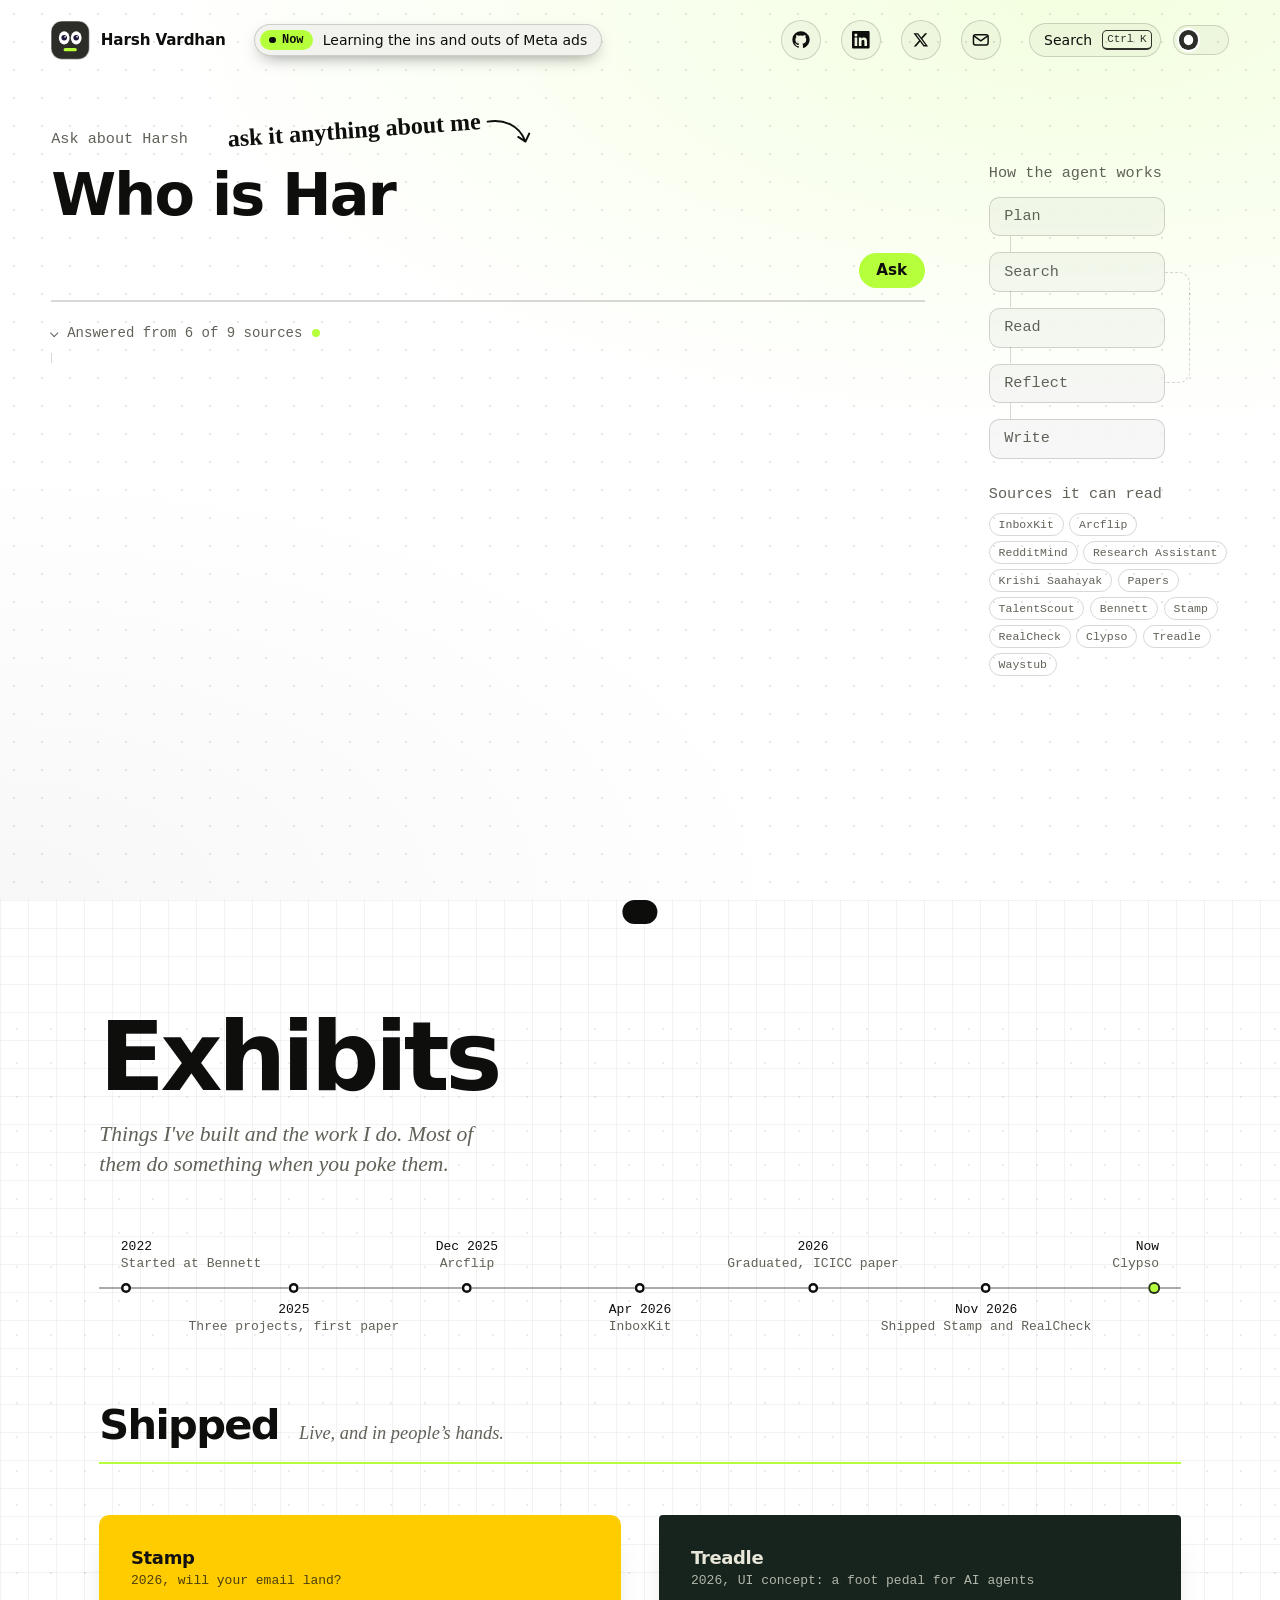
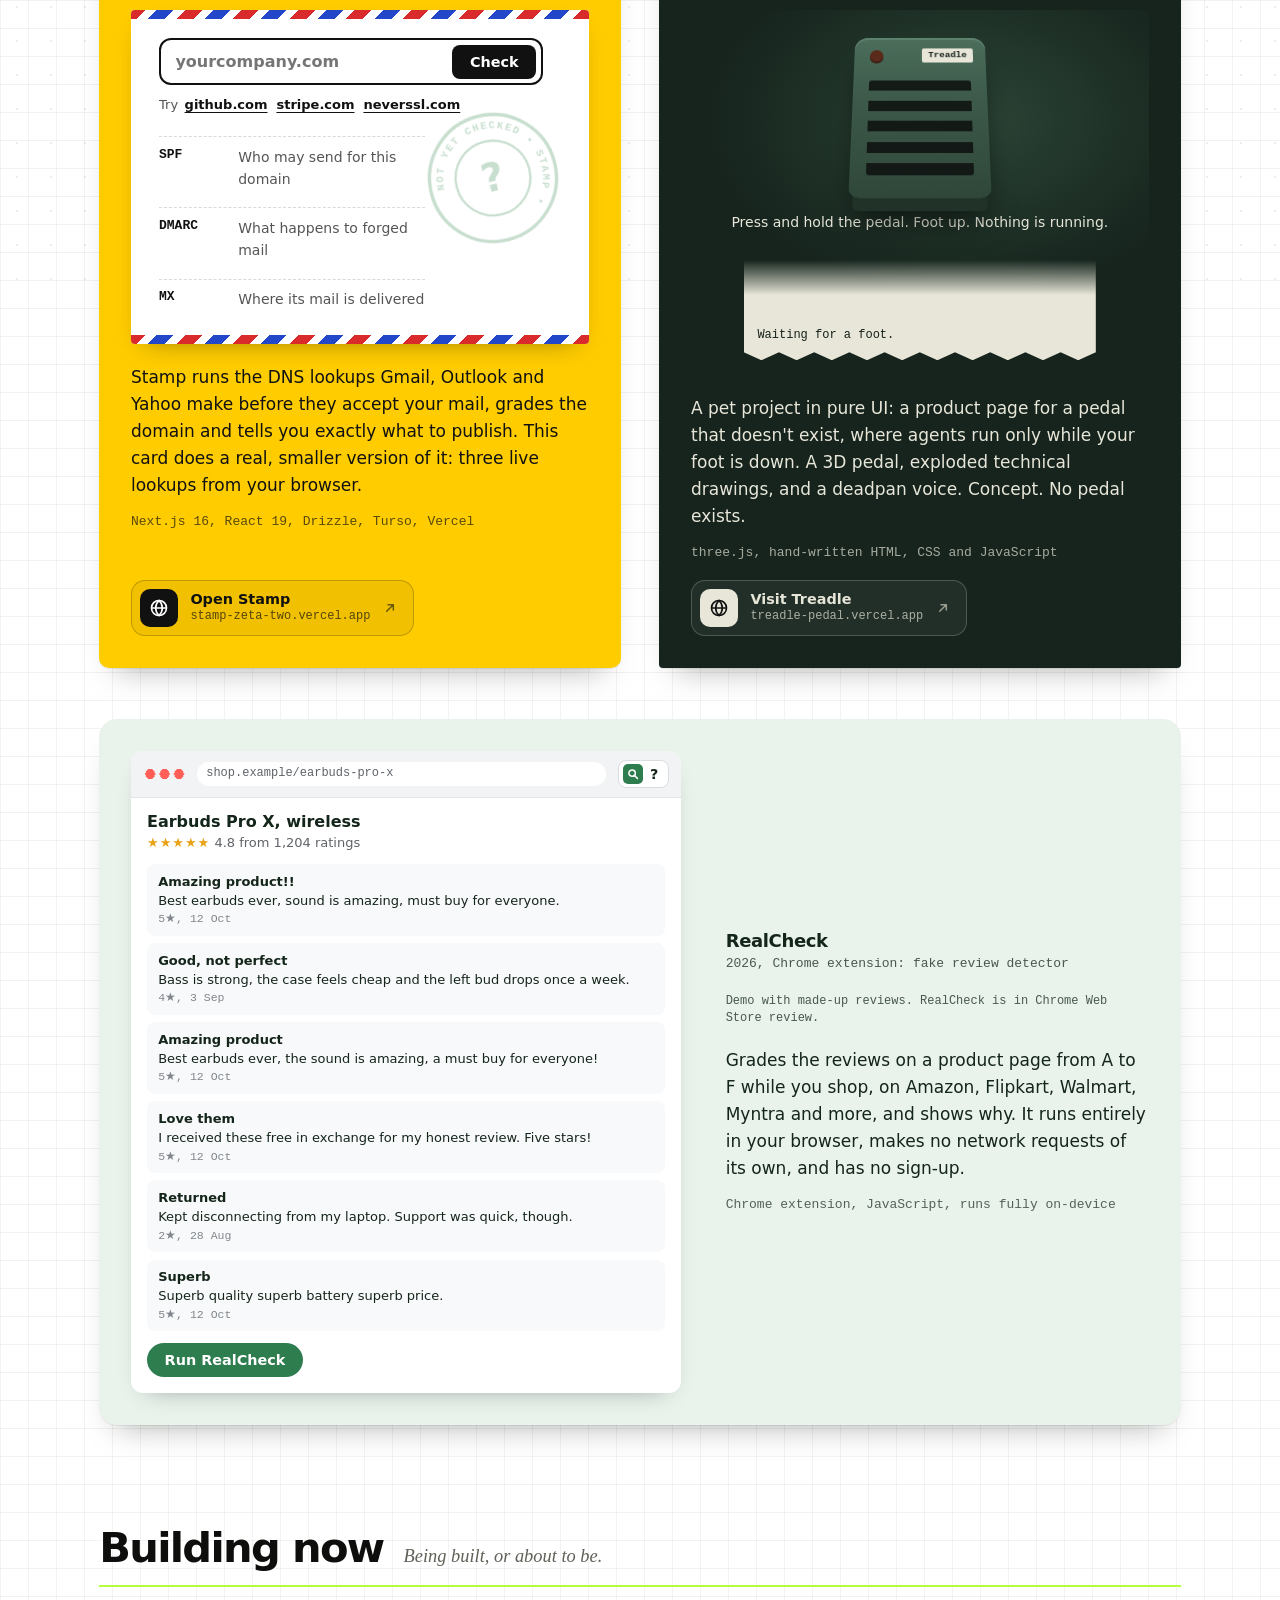
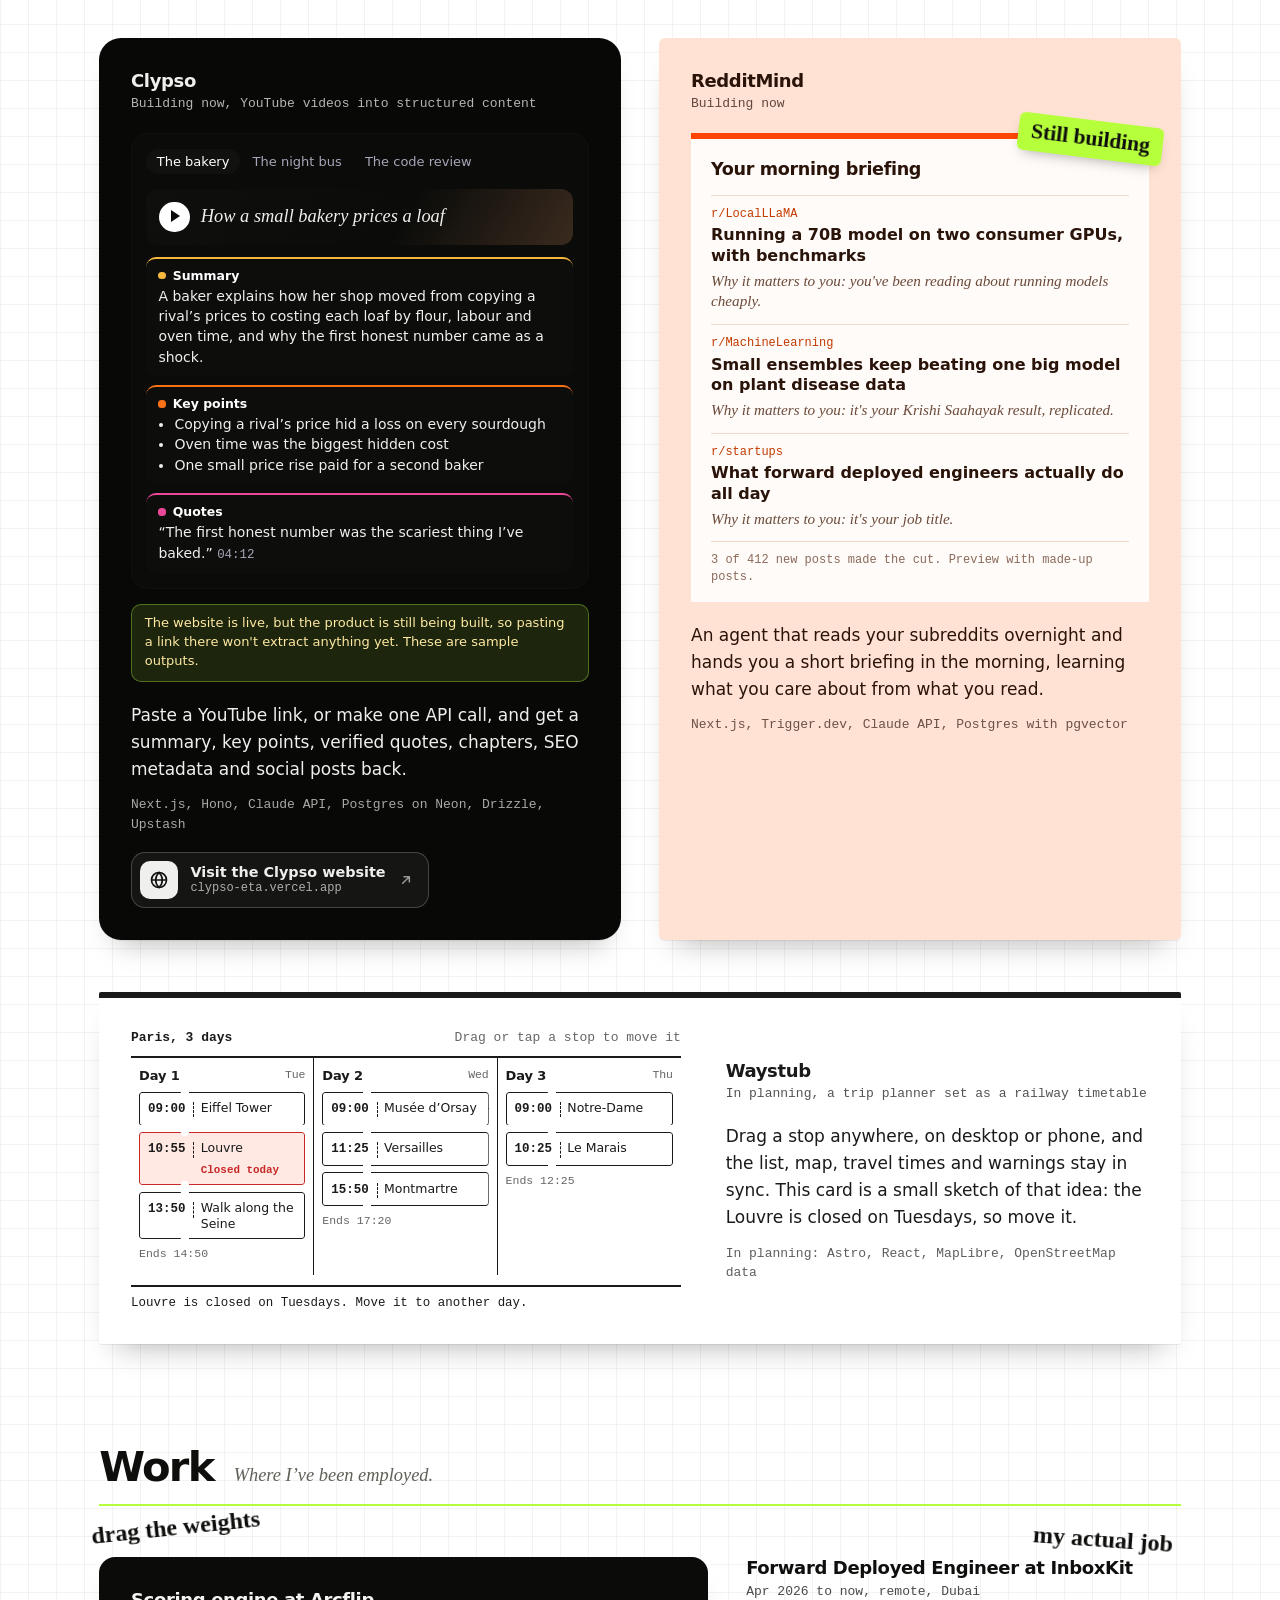
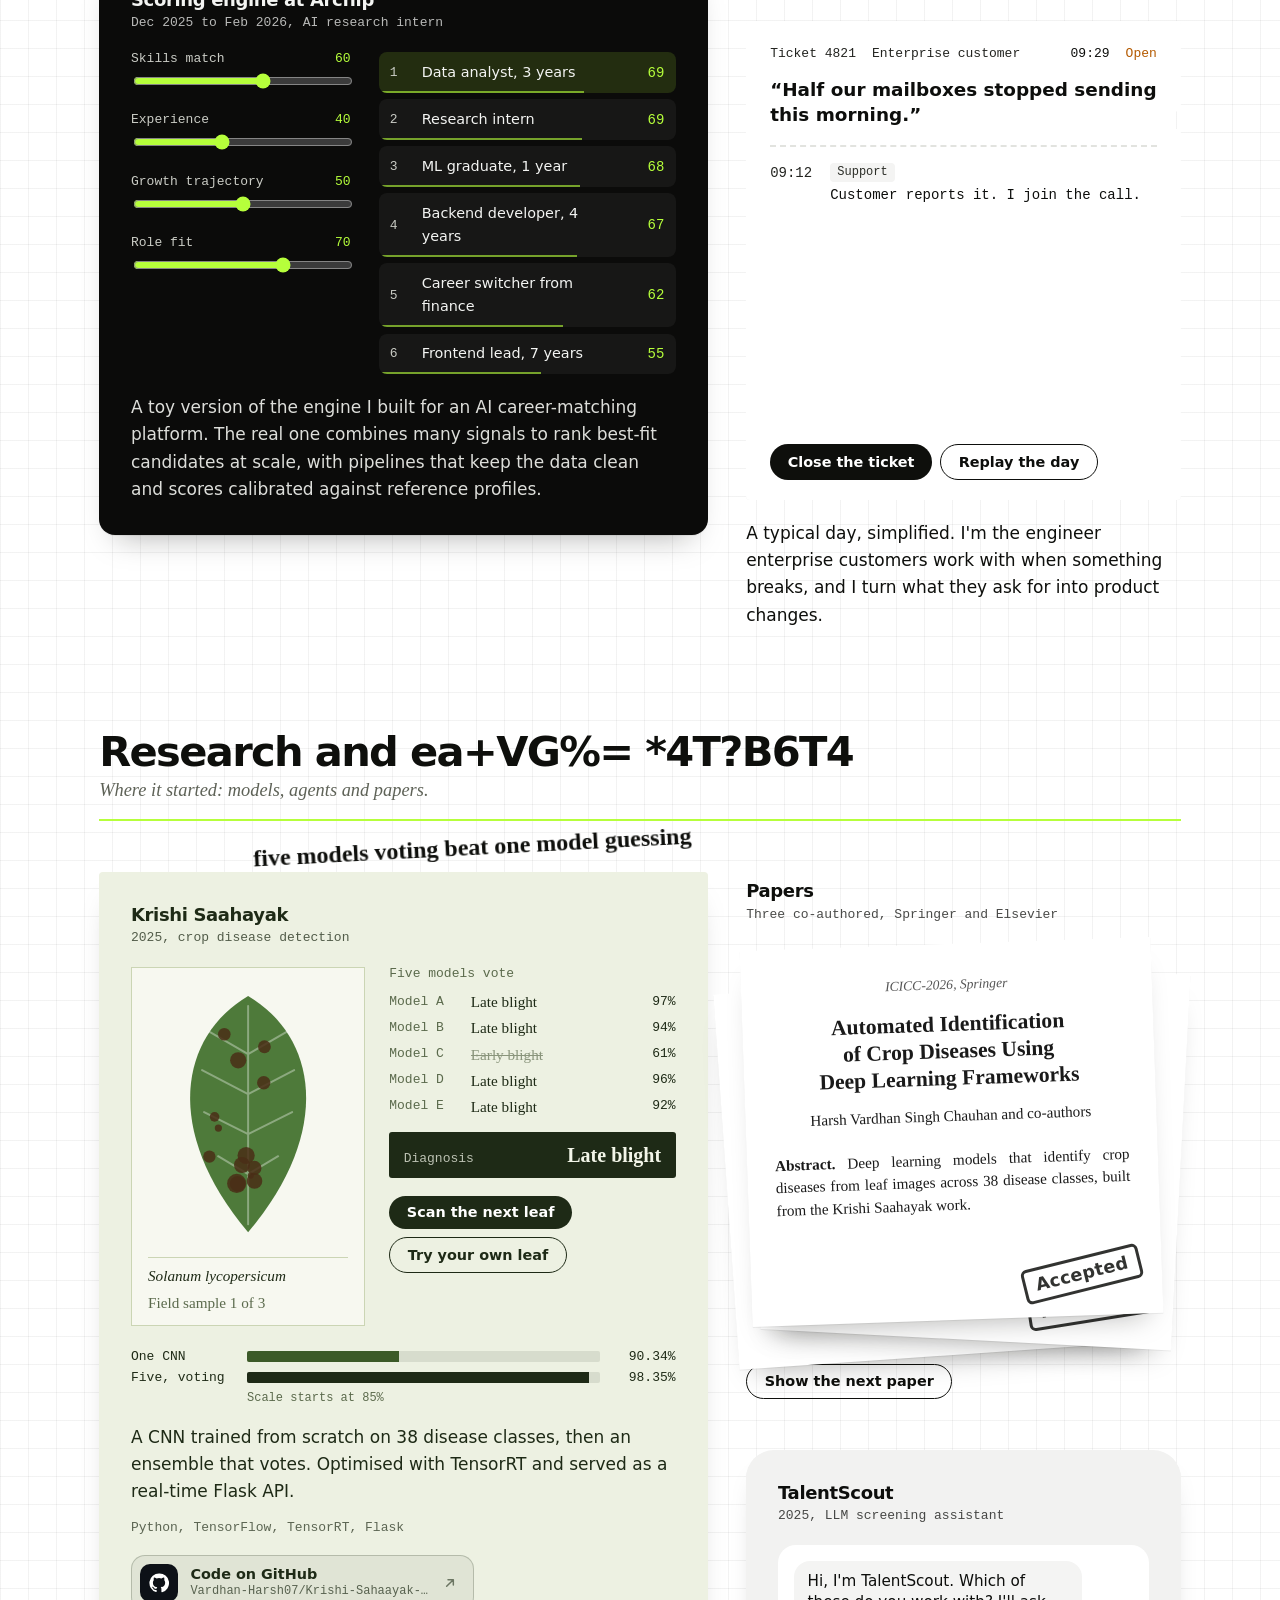
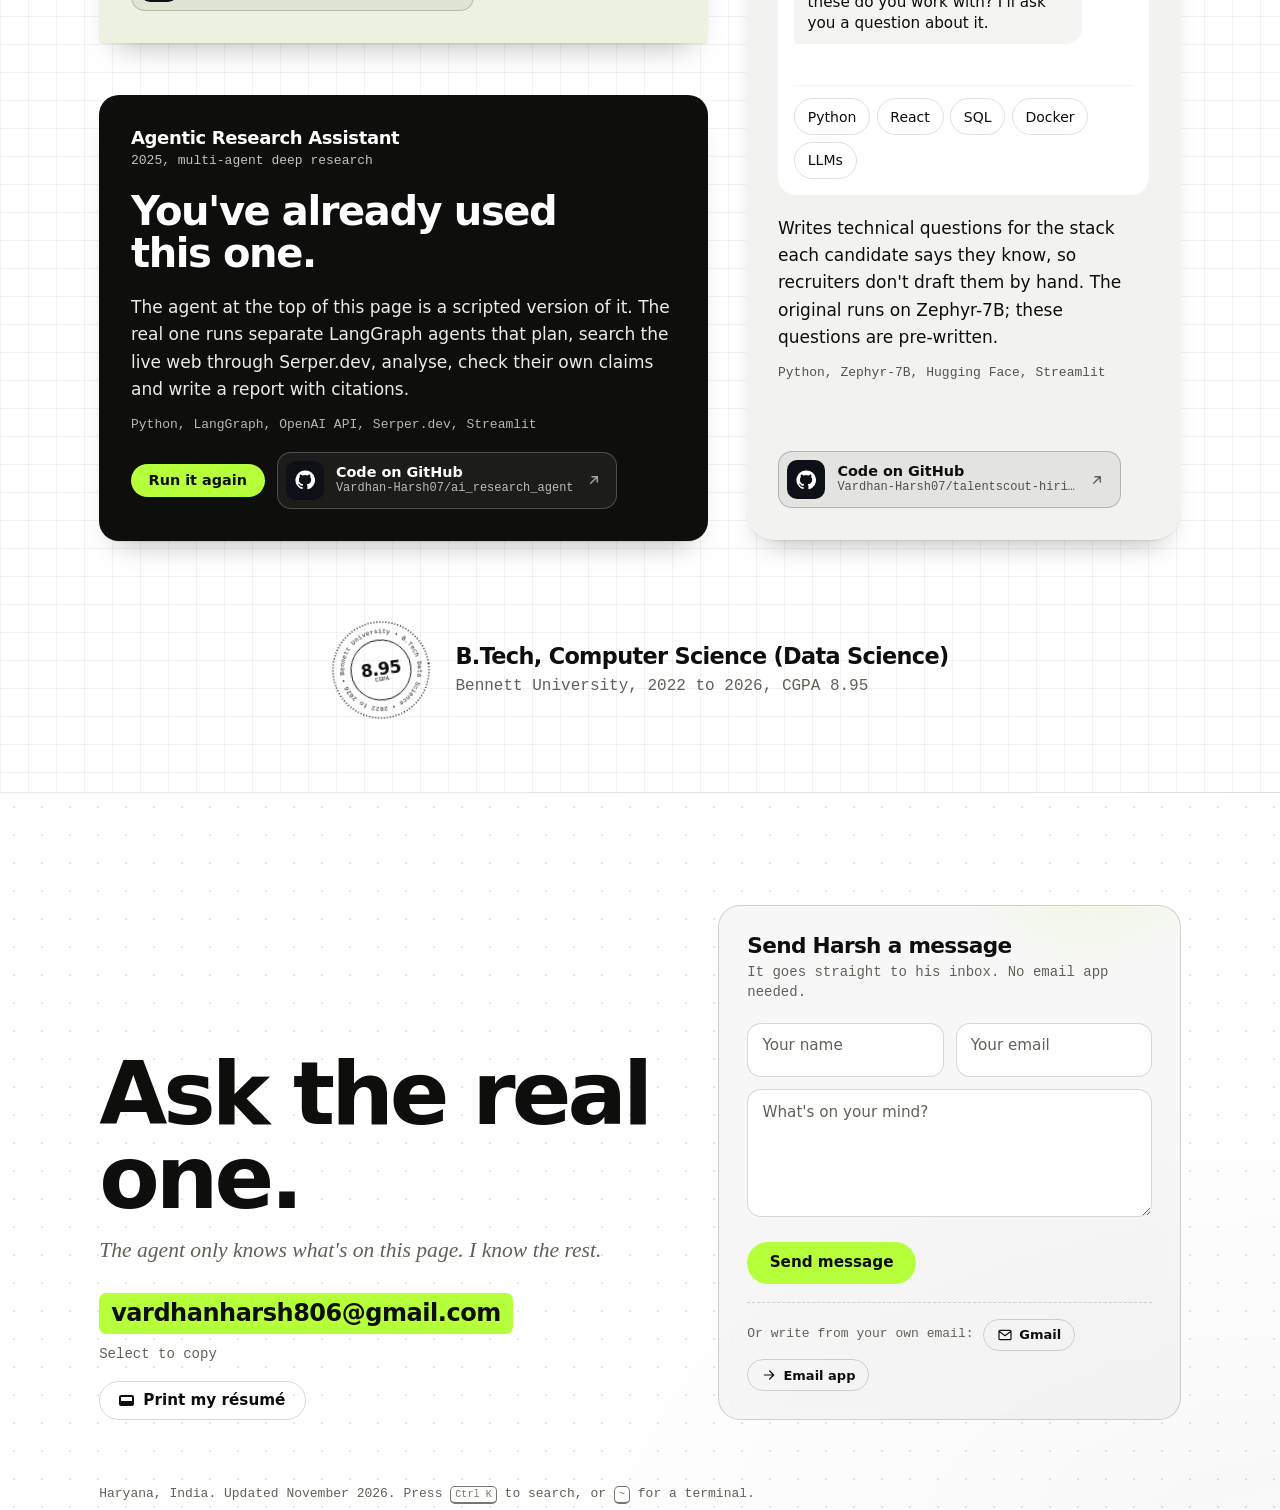
==== index.html @ 442baafb "New favicon address so browsers drop the cached purple icon; light outline for dark tab bars Co-Auth" ====
<!doctype html>
<html lang="en">
<head>
  <meta charset="utf-8">
  <meta http-equiv="Content-Security-Policy" content="default-src 'self'; script-src 'self'; style-src 'self' 'unsafe-inline' https://fonts.googleapis.com; font-src https://fonts.gstatic.com; img-src 'self' data: blob: https://avatars.githubusercontent.com; connect-src 'self' https://cloudflare-dns.com https://formsubmit.co https://api.github.com; object-src 'none'; base-uri 'none'; form-action 'self' https://formsubmit.co; frame-src 'none'; worker-src 'none'; upgrade-insecure-requests">
  <meta name="referrer" content="strict-origin-when-cross-origin">
  <meta name="viewport" content="width=device-width, initial-scale=1">
  <title>Harsh Vardhan Singh Chauhan</title>
  <meta name="description" content="Harsh Vardhan Singh Chauhan is a Forward Deployed Engineer at InboxKit who builds AI agents that hold up with real customers.">
  <meta property="og:title" content="Harsh Vardhan Singh Chauhan">
  <meta property="og:description" content="Ask an agent about Harsh, then poke the things he built.">
  <meta property="og:type" content="website">
  <meta property="og:url" content="https://vardhan-harsh07.github.io/">
  <meta property="og:image" content="https://vardhan-harsh07.github.io/og.png">
  <meta property="og:image:width" content="1200">
  <meta property="og:image:height" content="630">
  <meta property="og:image:alt" content="Who is Harsh Vardhan? An agent answers, with citations.">
  <meta name="twitter:card" content="summary_large_image">
  <meta name="twitter:title" content="Harsh Vardhan Singh Chauhan">
  <meta name="twitter:description" content="Ask an agent about Harsh, then poke the things he built.">
  <meta name="twitter:image" content="https://vardhan-harsh07.github.io/og.png">
  <meta name="theme-color" content="#FFFFFF">
  <script src="boot.js?v=20261109191428"></script>
  <link rel="icon" href="favicon.svg?v=20261109191428" type="image/svg+xml" id="favicon">
  <link rel="apple-touch-icon" href="apple-touch-icon.png">
  <link rel="preconnect" href="https://fonts.googleapis.com">
  <link rel="preconnect" href="https://fonts.gstatic.com" crossorigin>
  <link href="https://fonts.googleapis.com/css2?family=Caveat:wght@500;700&family=Geist+Mono:wght@400;500&family=Geist:wght@400;500;600&family=Newsreader:ital,opsz,wght@0,6..72,400;0,6..72,600;1,6..72,400&family=Unbounded:wght@500;700;800&display=swap" rel="stylesheet">
  <link rel="stylesheet" href="styles.css?v=20261109191428">
</head>
<body>
  <div class="progress" aria-hidden="true"></div>
  <div class="cursor" aria-hidden="true"><span></span></div>
  <div class="intro" aria-hidden="true" hidden>
    <svg class="intro-logo" viewBox="0 0 64 64">
      <rect width="64" height="64" rx="18" fill="#FFFFFF"/>
      <g class="eye"><ellipse cx="22" cy="28" rx="9" ry="11" fill="#0E0F0C"/><g class="pupil"><circle cx="22" cy="28" r="4.6" fill="#FFFFFF"/></g></g>
      <g class="eye"><ellipse cx="42" cy="28" rx="9" ry="11" fill="#0E0F0C"/><g class="pupil"><circle cx="42" cy="28" r="4.6" fill="#FFFFFF"/></g></g>
      <rect class="intro-smile" x="21" y="45" width="22" height="5.5" rx="2.75" fill="#B6FF3B"/>
    </svg>
    <p class="intro-name"><span>Harsh</span> <span>Vardhan</span></p>
  </div>
  <a class="skip" href="#exhibits">Skip to the exhibits</a>

  <!-- Hero: a scripted research agent answering questions about Harsh -->
  <section class="console" id="top" aria-label="Ask about Harsh">
    <canvas class="field" aria-hidden="true"></canvas>

    <header class="bar">
      <a class="mark" href="#top" aria-label="Harsh Vardhan Singh Chauhan, back to top">
        <svg class="logo" viewBox="0 0 64 64" aria-hidden="true">
          <rect class="logo-face" width="64" height="64" rx="18"/>
          <g class="eye" data-eye><ellipse cx="22" cy="28" rx="9" ry="11" fill="#FFFFFF"/><g class="pupil"><circle cx="22" cy="28" r="4.6" fill="#1F153B"/><circle cx="23.5" cy="26.3" r="1.4" fill="#FFFFFF"/></g></g>
          <g class="eye" data-eye><ellipse cx="42" cy="28" rx="9" ry="11" fill="#FFFFFF"/><g class="pupil"><circle cx="42" cy="28" r="4.6" fill="#1F153B"/><circle cx="43.5" cy="26.3" r="1.4" fill="#FFFFFF"/></g></g>
          <rect class="logo-smile" x="21" y="45" width="22" height="5.5" rx="2.75"/>
        </svg>
        <span>Harsh Vardhan</span>
      </a>
      <p class="now"><span class="now-tag"><span class="now-dot" aria-hidden="true"></span>Now</span><span class="now-text">Learning the ins and outs of Meta ads</span></p>
      <nav class="socials" aria-label="Profiles">
        <div class="social">
          <a href="https://github.com/Vardhan-Harsh07" aria-label="GitHub" aria-describedby="peek-github" data-magnet><svg class="ico" viewBox="0 0 24 24" aria-hidden="true"><path fill="currentColor" d="M12 .5a11.5 11.5 0 0 0-3.64 22.41c.58.1.79-.25.79-.56v-2c-3.2.7-3.88-1.37-3.88-1.37-.53-1.33-1.28-1.69-1.28-1.69-1.05-.72.08-.7.08-.7 1.16.08 1.77 1.19 1.77 1.19 1.03 1.77 2.7 1.26 3.36.96.1-.75.4-1.26.73-1.55-2.56-.29-5.25-1.28-5.25-5.69 0-1.26.45-2.29 1.18-3.1-.12-.29-.51-1.46.11-3.05 0 0 .97-.31 3.17 1.18a11 11 0 0 1 5.78 0c2.2-1.49 3.17-1.18 3.17-1.18.62 1.59.23 2.76.11 3.05.74.81 1.18 1.84 1.18 3.1 0 4.42-2.7 5.39-5.27 5.68.41.36.78 1.06.78 2.14v3.17c0 .31.21.67.8.56A11.5 11.5 0 0 0 12 .5Z"/></svg></a>
          <div class="peek peek-github" id="peek-github" role="tooltip">
            <div class="peek-who"><img src="https://avatars.githubusercontent.com/u/142966470?s=112" alt="" width="44" height="44" loading="lazy"><p><b>Harsh Vardhan</b><span>@Vardhan-Harsh07</span></p></div>
            <p class="peek-stat"><b data-gh="repos">29</b> public repositories</p>
            <p class="peek-label">Recently pushed</p>
            <ul class="peek-repos" data-gh="recent">
              <li>ai_research_agent</li>
              <li>talentscout-hiring-assistant</li>
              <li>Krishi-Sahaayak</li>
            </ul>
          </div>
        </div>
        <div class="social">
          <a href="https://www.linkedin.com/in/harsh-vardhan-singh-chauhan-7a7b7c" aria-label="LinkedIn" aria-describedby="peek-linkedin" data-magnet><svg class="ico" viewBox="0 0 24 24" aria-hidden="true"><path fill="currentColor" d="M20.45 20.45h-3.55v-5.57c0-1.33-.03-3.04-1.85-3.04-1.86 0-2.14 1.45-2.14 2.94v5.67H9.36V9h3.41v1.56h.05c.48-.9 1.64-1.85 3.37-1.85 3.6 0 4.27 2.37 4.27 5.46v6.28ZM5.34 7.43a2.06 2.06 0 1 1 0-4.12 2.06 2.06 0 0 1 0 4.12ZM7.12 20.45H3.56V9h3.56v11.45ZM22.22 0H1.77C.79 0 0 .77 0 1.73v20.54C0 23.23.79 24 1.77 24h20.45c.98 0 1.78-.77 1.78-1.73V1.73C24 .77 23.2 0 22.22 0Z"/></svg></a>
          <div class="peek peek-linkedin" id="peek-linkedin" role="tooltip">
            <div class="peek-banner"></div>
            <img src="https://avatars.githubusercontent.com/u/142966470?s=112" alt="" width="56" height="56" loading="lazy">
            <p class="peek-name">Harsh Vardhan Singh Chauhan</p>
            <p>Forward Deployed Engineer at InboxKit</p>
            <p class="peek-muted">Haryana, India</p>
            <span class="peek-btn">Connect on LinkedIn</span>
          </div>
        </div>
        <div class="social">
          <a href="https://x.com/RealfromDay0ne" aria-label="X" aria-describedby="peek-x" data-magnet><svg class="ico" viewBox="0 0 24 24" aria-hidden="true"><path fill="currentColor" d="M17.75 3h3.07l-6.7 7.66L22 21h-6.17l-4.83-6.32L5.47 21H2.4l7.17-8.2L2 3h6.33l4.37 5.77L17.75 3Zm-1.08 16.17h1.7L7.4 4.74H5.58l11.09 14.43Z"/></svg></a>
          <div class="peek peek-x" id="peek-x" role="tooltip">
            <div class="peek-who"><img src="https://avatars.githubusercontent.com/u/142966470?s=112" alt="" width="44" height="44" loading="lazy"><p><b>Harsh Vardhan</b><span>@RealfromDay0ne</span></p></div>
            <p>Building AI agents. Forward Deployed Engineer at InboxKit.</p>
            <span class="peek-btn">Follow on X</span>
          </div>
        </div>
        <div class="social">
          <a href="mailto:vardhanharsh806@gmail.com" aria-label="Email" aria-describedby="peek-mail" data-magnet><svg class="ico ico-mail" viewBox="0 0 24 24" aria-hidden="true"><rect x="2" y="5" width="20" height="14" rx="2.5" fill="none" stroke="currentColor" stroke-width="2"/><path class="flap" d="M3 7l9 6.5L21 7" fill="none" stroke="currentColor" stroke-width="2" stroke-linecap="round" stroke-linejoin="round"/></svg></a>
          <div class="peek peek-mail" id="peek-mail" role="tooltip">
            <p class="peek-label">Write to</p>
            <p class="peek-name">vardhanharsh806@gmail.com</p>
            <p class="peek-muted">Click the icon to open your email app.</p>
          </div>
        </div>
      </nav>
      <div class="bar-tools">
        <button type="button" class="kbd-btn" data-action="palette" aria-haspopup="dialog" aria-keyshortcuts="Meta+K Control+K">Search <kbd class="kbd-hint">⌘K</kbd></button>
        <button type="button" class="theme-switch" role="switch" aria-checked="false" aria-label="Purple mode"><span class="knob" aria-hidden="true"></span></button>
      </div>
    </header>

    <div class="stage">
      <div class="main">
        <form class="ask" autocomplete="off">
          <label for="q">Ask about Harsh</label>
          <p class="scribble scribble-ask" aria-hidden="true">ask it anything about me
            <svg viewBox="0 0 60 40"><path d="M4 6 C 22 4, 40 12, 46 32 M 46 32 L 38 26 M 46 32 L 51 23"/></svg>
          </p>
          <textarea id="q" name="q" rows="2" spellcheck="false">Who is Harsh Vardhan?</textarea>
          <button type="submit">Ask</button>
        </form>

        <details class="trace">
          <summary><span class="trace-status" aria-live="polite">Answered from 6 of 9 sources</span></summary>
          <ol class="trace-lines"></ol>
        </details>

        <div class="answer" aria-live="polite">
          <p>Harsh is a Forward Deployed Engineer at InboxKit, where he's the engineer enterprise customers work with when something breaks. He built a Perplexity-style multi-agent research system, a crop-disease model with 99.55% accuracy that became a Springer paper, and the scoring engine behind Arcflip's career matching. Right now he's building RedditMind.</p>
        </div>

        <div class="followups" aria-label="Follow-up questions"></div>
      </div>

      <aside class="graph" aria-label="Agent steps">
        <p class="graph-title">How the agent works</p>
        <ol class="flow">
          <li data-step="plan">Plan</li>
          <li data-step="search">Search</li>
          <li data-step="read">Read</li>
          <li data-step="reflect">Reflect</li>
          <li data-step="write">Write</li>
        </ol>
        <span class="loop" aria-hidden="true"></span>
        <div class="rack">
          <p class="graph-title">Sources it can read</p>
          <ul class="rack-list" aria-hidden="true"></ul>
        </div>
      </aside>
    </div>
  </section>

  <!-- Exhibits: the past, as things you can poke -->
  <main id="exhibits" class="desk">
    <canvas class="field desk-field" aria-hidden="true"></canvas>
    <div class="wrap">
      <header class="desk-head">
        <h2>Exhibits</h2>
        <p>Things I've built and the work I do. Most of them do something when you poke them.</p>
      </header>

      <ol class="ruler" aria-label="Timeline">
        <li style="--at: 2%"><span class="tick-year">2022</span>Started at Bennett</li>
        <li style="--at: 18%" class="low"><span class="tick-year">2025</span>Three projects, first paper</li>
        <li style="--at: 34%"><span class="tick-year">Dec 2025</span>Arcflip</li>
        <li style="--at: 50%" class="low"><span class="tick-year">Apr 2026</span>InboxKit</li>
        <li style="--at: 66%"><span class="tick-year">2026</span>Graduated, ICICC paper</li>
        <li style="--at: 82%" class="low"><span class="tick-year">Nov 2026</span>Shipped Stamp and RealCheck</li>
        <li style="--at: 98%" class="now"><span class="tick-year">Now</span>Clypso</li>
      </ol>

      <div class="exhibits">
        <section class="chapter" aria-labelledby="ch-shipped">
          <header class="chapter-head">
            <h3 id="ch-shipped">Shipped</h3>
            <p>Live, and in people’s hands.</p>
          </header>
          <div class="chapter-grid">
            <div class="col">
        <!-- Stamp: a working mini check, live DNS lookups from the browser -->
        <article class="ex ex-stamp" id="stamp">
          <header class="placard">
            <h3>Stamp</h3>
            <p>2026, will your email land?</p>
          </header>
          <div class="envelope">
            <form class="stamp-form" novalidate>
              <label class="visually-hidden" for="stamp-domain">Domain to check</label>
              <input id="stamp-domain" name="domain" type="text" inputmode="url" autocomplete="off" spellcheck="false" placeholder="yourcompany.com">
              <button type="submit" class="btn-ink">Check</button>
            </form>
            <p class="stamp-try">Try <button type="button" data-domain="github.com">github.com</button> <button type="button" data-domain="stripe.com">stripe.com</button> <button type="button" data-domain="neverssl.com">neverssl.com</button></p>
            <ul class="stamp-rows" aria-live="polite">
              <li data-row="spf"><span>SPF</span><em>Who may send for this domain</em></li>
              <li data-row="dmarc"><span>DMARC</span><em>What happens to forged mail</em></li>
              <li data-row="mx"><span>MX</span><em>Where its mail is delivered</em></li>
            </ul>
            <svg class="postmark" viewBox="0 0 120 120" aria-hidden="true">
              <defs><path id="pm-ring" d="M60 60 m-44 0 a44 44 0 1 1 88 0 a44 44 0 1 1 -88 0"/></defs>
              <circle cx="60" cy="60" r="56" fill="none" stroke="currentColor" stroke-width="3"/>
              <circle cx="60" cy="60" r="33" fill="none" stroke="currentColor" stroke-width="2"/>
              <text class="pm-ring"><textPath href="#pm-ring" data-pm="ring">NOT YET CHECKED  •  STAMP  •</textPath></text>
              <text class="pm-grade" x="60" y="62" data-pm="grade">?</text>
            </svg>
            <p class="stamp-more" hidden><a data-stamp-link href="https://stamp-zeta-two.vercel.app/">Open the full report in Stamp</a> for DKIM, blocklists, MTA-STS and exactly what to fix.</p>
          </div>
          <p class="ex-text">Stamp runs the DNS lookups Gmail, Outlook and Yahoo make before they accept your mail, grades the domain and tells you exactly what to publish. This card does a real, smaller version of it: three live lookups from your browser.</p>
          <p class="ex-stack">Next.js 16, React 19, Drizzle, Turso, Vercel</p>
          <div class="ex-links">
            <a class="link-card lc-site" href="https://stamp-zeta-two.vercel.app/"><span class="lc-icon"><svg class="ico" viewBox="0 0 24 24" aria-hidden="true"><circle cx="12" cy="12" r="9" fill="none" stroke="currentColor" stroke-width="2"/><path d="M3 12h18M12 3c2.7 2.6 4 5.6 4 9s-1.3 6.4-4 9c-2.7-2.6-4-5.6-4-9s1.3-6.4 4-9Z" fill="none" stroke="currentColor" stroke-width="2"/></svg></span><span class="lc-text"><b>Open Stamp</b><small>stamp-zeta-two.vercel.app</small></span><svg class="lc-arrow" viewBox="0 0 24 24" aria-hidden="true"><path d="M7 17 17 7M9 7h8v8" fill="none" stroke="currentColor" stroke-width="2.2" stroke-linecap="round" stroke-linejoin="round"/></svg></a>
          </div>
        </article>
            </div>
            <div class="col">
        <!-- Treadle: press and hold the pedal -->
        <article class="ex ex-treadle" id="treadle">
          <header class="placard">
            <h3>Treadle</h3>
            <p>2026, UI concept: a foot pedal for AI agents</p>
          </header>
          <div class="floor">
            <button type="button" class="pedal" aria-pressed="false" aria-describedby="treadle-state">
              <span class="pedal-lamp" aria-hidden="true"></span>
              <span class="pedal-plate" aria-hidden="true">Treadle</span>
              <span class="pedal-grip" aria-hidden="true"></span>
              <span class="visually-hidden">Press and hold the pedal</span>
            </button>
            <p class="floor-state" id="treadle-state">Press and hold the pedal. Foot up. Nothing is running.</p>
            <ol class="tape" aria-live="off"><li>Waiting for a foot.</li></ol>
          </div>
          <p class="ex-text">A pet project in pure UI: a product page for a pedal that doesn't exist, where agents run only while your foot is down. A 3D pedal, exploded technical drawings, and a deadpan voice. Concept. No pedal exists.</p>
          <p class="ex-stack">three.js, hand-written HTML, CSS and JavaScript</p>
          <div class="ex-links">
            <a class="link-card lc-site" href="https://treadle-pedal.vercel.app/index.html"><span class="lc-icon"><svg class="ico" viewBox="0 0 24 24" aria-hidden="true"><circle cx="12" cy="12" r="9" fill="none" stroke="currentColor" stroke-width="2"/><path d="M3 12h18M12 3c2.7 2.6 4 5.6 4 9s-1.3 6.4-4 9c-2.7-2.6-4-5.6-4-9s1.3-6.4 4-9Z" fill="none" stroke="currentColor" stroke-width="2"/></svg></span><span class="lc-text"><b>Visit Treadle</b><small>treadle-pedal.vercel.app</small></span><svg class="lc-arrow" viewBox="0 0 24 24" aria-hidden="true"><path d="M7 17 17 7M9 7h8v8" fill="none" stroke="currentColor" stroke-width="2.2" stroke-linecap="round" stroke-linejoin="round"/></svg></a>
          </div>
        </article>
            </div>
          </div>
          <div class="chapter-wide">
        <!-- RealCheck: grade a product's reviews -->
        <article class="ex ex-realcheck" id="realcheck">
          <div class="shop">
            <div class="shop-bar">
              <span class="shop-dots" aria-hidden="true"></span>
              <span class="shop-url">shop.example/earbuds-pro-x</span>
              <span class="rc-badge" aria-label="RealCheck grade"><span class="rc-icon" aria-hidden="true"></span><b data-rc="grade">?</b></span>
            </div>
            <div class="shop-head">
              <p class="shop-name">Earbuds Pro X, wireless</p>
              <p class="shop-stars"><span aria-hidden="true">★★★★★</span> 4.8 from 1,204 ratings</p>
            </div>
            <ul class="reviews">
              <li data-flag="Posted the same day as 3 others"><b>Amazing product!!</b> Best earbuds ever, sound is amazing, must buy for everyone. <span class="rv-meta">5★, 12 Oct</span></li>
              <li><b>Good, not perfect</b> Bass is strong, the case feels cheap and the left bud drops once a week. <span class="rv-meta">4★, 3 Sep</span></li>
              <li data-flag="Near-copy of another review"><b>Amazing product</b> Best earbuds ever, the sound is amazing, a must buy for everyone! <span class="rv-meta">5★, 12 Oct</span></li>
              <li data-flag="Says it was free in exchange for a review"><b>Love them</b> I received these free in exchange for my honest review. Five stars! <span class="rv-meta">5★, 12 Oct</span></li>
              <li><b>Returned</b> Kept disconnecting from my laptop. Support was quick, though. <span class="rv-meta">2★, 28 Aug</span></li>
              <li data-flag="Same reviewer, 3 reviews this week"><b>Superb</b> Superb quality superb battery superb price. <span class="rv-meta">5★, 12 Oct</span></li>
            </ul>
            <div class="rc-report" hidden>
              <p class="rc-verdict"><b>D</b> Many of these reviews look coordinated. Read the 4-star and 2-star ones.</p>
              <ul class="rc-checks">
                <li class="bad">Timing: 4 reviews on one day</li>
                <li class="bad">Wording: near-copies and ad-style phrases</li>
                <li class="bad">Reviewers: one name posting several reviews</li>
                <li class="bad">Free-product reviews found</li>
                <li class="ok">Star split looks normal</li>
              </ul>
            </div>
            <div class="shop-actions">
              <button type="button" class="btn-ink" data-action="realcheck">Run RealCheck</button>
            </div>
          </div>
          <div class="ex-story">
          <header class="placard">
            <h3>RealCheck</h3>
            <p>2026, Chrome extension: fake review detector</p>
          </header>
          <p class="rc-note">Demo with made-up reviews. RealCheck is in Chrome Web Store review.</p>
          <p class="ex-text">Grades the reviews on a product page from A to F while you shop, on Amazon, Flipkart, Walmart, Myntra and more, and shows why. It runs entirely in your browser, makes no network requests of its own, and has no sign-up.</p>
          <p class="ex-stack">Chrome extension, JavaScript, runs fully on-device</p>
          </div>
        </article>
          </div>
        </section>

        <section class="chapter" aria-labelledby="ch-building">
          <header class="chapter-head">
            <h3 id="ch-building">Building now</h3>
            <p>Being built, or about to be.</p>
          </header>
          <div class="chapter-grid">
            <div class="col">
        <!-- Clypso: sample extractions streaming in -->
        <article class="ex ex-clypso" id="clypso">
          <header class="placard">
            <h3>Clypso</h3>
            <p>Building now, YouTube videos into structured content</p>
          </header>
          <div class="clyp">
            <div class="clyp-tabs" role="tablist" aria-label="Sample videos">
              <button type="button" role="tab" aria-selected="true" data-clip="0">The bakery</button>
              <button type="button" role="tab" aria-selected="false" data-clip="1">The night bus</button>
              <button type="button" role="tab" aria-selected="false" data-clip="2">The code review</button>
            </div>
            <p class="clyp-video"><span class="clyp-play" aria-hidden="true"></span><span data-clyp="title">How a small bakery prices a loaf</span></p>
            <div class="clyp-out" aria-live="polite"></div>
          </div>
          <p class="clyp-note">The website is live, but the product is still being built, so pasting a link there won't extract anything yet. These are sample outputs.</p>
          <p class="ex-text">Paste a YouTube link, or make one API call, and get a summary, key points, verified quotes, chapters, SEO metadata and social posts back.</p>
          <p class="ex-stack">Next.js, Hono, Claude API, Postgres on Neon, Drizzle, Upstash</p>
          <div class="ex-links">
            <a class="link-card lc-site" href="https://clypso-eta.vercel.app/"><span class="lc-icon"><svg class="ico" viewBox="0 0 24 24" aria-hidden="true"><circle cx="12" cy="12" r="9" fill="none" stroke="currentColor" stroke-width="2"/><path d="M3 12h18M12 3c2.7 2.6 4 5.6 4 9s-1.3 6.4-4 9c-2.7-2.6-4-5.6-4-9s1.3-6.4 4-9Z" fill="none" stroke="currentColor" stroke-width="2"/></svg></span><span class="lc-text"><b>Visit the Clypso website</b><small>clypso-eta.vercel.app</small></span><svg class="lc-arrow" viewBox="0 0 24 24" aria-hidden="true"><path d="M7 17 17 7M9 7h8v8" fill="none" stroke="currentColor" stroke-width="2.2" stroke-linecap="round" stroke-linejoin="round"/></svg></a>
          </div>
        </article>
            </div>
            <div class="col">
        <!-- RedditMind: a preview of the morning briefing -->
        <article class="ex ex-redditmind" id="redditmind">
          <header class="placard">
            <h3>RedditMind</h3>
            <p>Building now</p>
          </header>
          <div class="briefing">
            <p class="b-date">Your morning briefing</p>
            <ol>
              <li>
                <p class="b-sub">r/LocalLLaMA</p>
                <h4>Running a 70B model on two consumer GPUs, with benchmarks</h4>
                <p class="b-why">Why it matters to you: you've been reading about running models cheaply.</p>
              </li>
              <li>
                <p class="b-sub">r/MachineLearning</p>
                <h4>Small ensembles keep beating one big model on plant disease data</h4>
                <p class="b-why">Why it matters to you: it's your Krishi Saahayak result, replicated.</p>
              </li>
              <li>
                <p class="b-sub">r/startups</p>
                <h4>What forward deployed engineers actually do all day</h4>
                <p class="b-why">Why it matters to you: it's your job title.</p>
              </li>
            </ol>
            <p class="b-foot">3 of 412 new posts made the cut. Preview with made-up posts.</p>
            <span class="sticker">Still building</span>
          </div>
          <p class="ex-text">An agent that reads your subreddits overnight and hands you a short briefing in the morning, learning what you care about from what you read.</p>
          <p class="ex-stack">Next.js, Trigger.dev, Claude API, Postgres with pgvector</p>
        </article>
            </div>
          </div>
          <div class="chapter-wide">
        <!-- Waystub: a sketch of the planner's core idea -->
        <article class="ex ex-waystub" id="waystub">
          <div class="timetable">
            <p class="tt-head"><span>Paris, 3 days</span><span>Drag or tap a stop to move it</span></p>
            <div class="tt-days"></div>
            <p class="tt-warn" aria-live="polite"></p>
          </div>
          <div class="ex-story">
          <header class="placard">
            <h3>Waystub</h3>
            <p>In planning, a trip planner set as a railway timetable</p>
          </header>
          <p class="ex-text">Drag a stop anywhere, on desktop or phone, and the list, map, travel times and warnings stay in sync. This card is a small sketch of that idea: the Louvre is closed on Tuesdays, so move it.</p>
          <p class="ex-stack">In planning: Astro, React, MapLibre, OpenStreetMap data</p>
          </div>
        </article>
          </div>
        </section>

        <section class="chapter" aria-labelledby="ch-work">
          <header class="chapter-head">
            <h3 id="ch-work">Work</h3>
            <p>Where I’ve been employed.</p>
          </header>
          <div class="chapter-grid">
            <div class="col">
        <!-- Arcflip: a toy version of the scoring engine -->
        <article class="ex ex-arcflip" id="arcflip">
          <header class="placard">
            <h3>Scoring engine at Arcflip</h3>
            <p>Dec 2025 to Feb 2026, AI research intern</p>
          </header>
          <div class="ranker">
            <div class="weights"></div>
            <ol class="ranking"></ol>
          </div>
          <p class="ex-text">A toy version of the engine I built for an AI career-matching platform. The real one combines many signals to rank best-fit candidates at scale, with pipelines that keep the data clean and scores calibrated against reference profiles.</p>
          <p class="scribble scribble-arcflip" aria-hidden="true">drag the weights</p>
        </article>
            </div>
            <div class="col">
        <!-- InboxKit: a support ticket moving across teams -->
        <article class="ex ex-inboxkit" id="inboxkit">
          <header class="placard">
            <h3>Forward Deployed Engineer at InboxKit</h3>
            <p>Apr 2026 to now, remote, Dubai</p>
          </header>
          <div class="ticket">
            <p class="t-head"><span>Ticket 4821</span><span>Enterprise customer</span><span class="t-clock" aria-hidden="true">11:30</span><span class="t-state">Open</span></p>
            <p class="t-title">“Half our mailboxes stopped sending this morning.”</p>
            <ol class="t-steps">
              <li><time>09:12</time><span class="lane">Support</span>Customer reports it. I join the call.</li>
              <li><time>09:40</time><span class="lane">Engineering</span>Reproduce it and trace it to a broken DNS record on one domain.</li>
              <li><time>10:05</time><span class="lane">Customer</span>Walk them through the fix. Mail flows again.</li>
              <li><time>11:30</time><span class="lane">Product</span>Write it up so the product catches it before the next customer does.</li>
            </ol>
            <span class="stamp stamp-resolved">Resolved</span>
            <div class="ticket-actions">
              <button type="button" class="btn-ink" data-action="resolve">Close the ticket</button>
              <button type="button" class="btn-line" data-action="replay">Replay the day</button>
            </div>
          </div>
          <p class="ex-text">A typical day, simplified. I'm the engineer enterprise customers work with when something breaks, and I turn what they ask for into product changes.</p>
          <p class="scribble scribble-inboxkit" aria-hidden="true">my actual job</p>
        </article>
            </div>
          </div>
        </section>

        <section class="chapter" aria-labelledby="ch-earlier">
          <header class="chapter-head">
            <h3 id="ch-earlier">Research and earlier projects</h3>
            <p>Where it started: models, agents and papers.</p>
          </header>
          <div class="chapter-grid">
            <div class="col">
        <!-- Krishi Saahayak: herbarium specimen card with a voting ensemble -->
        <article class="ex ex-krishi" id="krishi">
          <header class="placard">
            <h3>Krishi Saahayak</h3>
            <p>2025, crop disease detection</p>
          </header>
          <div class="specimen">
            <figure class="leaf-wrap">
              <div class="leaf-stage">
                <svg class="leaf" viewBox="0 0 200 260" role="img" aria-label="A leaf with disease spots">
                  <path class="leaf-body" d="M100 12 C 168 52 186 146 100 248 C 14 146 32 52 100 12 Z"/>
                  <path class="leaf-veins" d="M100 22 V 240 M100 70 L 62 48 M100 70 L 138 48 M100 110 L 54 86 M100 110 L 146 86 M100 150 L 56 128 M100 150 L 144 128 M100 190 L 70 172 M100 190 L 130 172"/>
                  <g class="spots"></g>
                </svg>
                <img class="leaf-photo" alt="Your uploaded leaf" hidden>
                <span class="scanbar" aria-hidden="true"></span>
              </div>
              <figcaption class="specimen-label">
                <span class="latin">Solanum lycopersicum</span>
                <span class="sample">Field sample 1 of 3</span>
              </figcaption>
            </figure>
            <div class="votes">
              <p class="votes-title">Five models vote</p>
              <ol class="vote-list"></ol>
              <p class="verdict" aria-live="polite"><span>Diagnosis</span><strong>Late blight</strong></p>
              <div class="krishi-actions">
                <button type="button" class="btn-ink" data-action="scan">Scan the next leaf</button>
                <label class="btn-line upload">Try your own leaf<input type="file" accept="image/*" class="visually-hidden"></label>
              </div>
              <p class="upload-note" hidden>Demo only. The real model isn't running here, and your photo never leaves your browser.</p>
            </div>
          </div>
          <div class="accuracy" aria-label="Accuracy, scale starts at 85%">
            <div class="acc-row"><span>One CNN</span><span class="acc-bar"><i style="--v: 43%"></i></span><b>91.44%</b></div>
            <div class="acc-row"><span>Five, voting</span><span class="acc-bar"><i style="--v: 97%"></i></span><b>99.55%</b></div>
            <p class="acc-axis">Scale starts at 85%</p>
          </div>
          <p class="ex-text">A CNN trained from scratch on 38 disease classes, then an ensemble that votes. Optimised with TensorRT and served as a real-time Flask API.</p>
          <p class="ex-stack">Python, TensorFlow, TensorRT, Flask</p>
          <div class="ex-links">
            <a class="link-card lc-github" href="https://github.com/Vardhan-Harsh07/Krishi-Sahaayak-AI-Powered-Crop-Disease-Detection-and-Recommendation-System-"><span class="lc-icon"><svg class="ico" viewBox="0 0 24 24" aria-hidden="true"><path fill="currentColor" d="M12 .5a11.5 11.5 0 0 0-3.64 22.41c.58.1.79-.25.79-.56v-2c-3.2.7-3.88-1.37-3.88-1.37-.53-1.33-1.28-1.69-1.28-1.69-1.05-.72.08-.7.08-.7 1.16.08 1.77 1.19 1.77 1.19 1.03 1.77 2.7 1.26 3.36.96.1-.75.4-1.26.73-1.55-2.56-.29-5.25-1.28-5.25-5.69 0-1.26.45-2.29 1.18-3.1-.12-.29-.51-1.46.11-3.05 0 0 .97-.31 3.17 1.18a11 11 0 0 1 5.78 0c2.2-1.49 3.17-1.18 3.17-1.18.62 1.59.23 2.76.11 3.05.74.81 1.18 1.84 1.18 3.1 0 4.42-2.7 5.39-5.27 5.68.41.36.78 1.06.78 2.14v3.17c0 .31.21.67.8.56A11.5 11.5 0 0 0 12 .5Z"/></svg></span><span class="lc-text"><b>Code on GitHub</b><small>Vardhan-Harsh07/Krishi-Sahaayak-AI-Powered-Crop-Disease-Detection-and-Recommendation-System-</small></span><svg class="lc-arrow" viewBox="0 0 24 24" aria-hidden="true"><path d="M7 17 17 7M9 7h8v8" fill="none" stroke="currentColor" stroke-width="2.2" stroke-linecap="round" stroke-linejoin="round"/></svg></a>
          </div>
          <p class="scribble scribble-krishi" aria-hidden="true">five models voting beat one model guessing</p>
        </article>

        <!-- Research assistant: the hero is the exhibit -->
        <article class="ex ex-assistant" id="assistant">
          <header class="placard">
            <h3>Agentic Research Assistant</h3>
            <p>2025, multi-agent deep research</p>
          </header>
          <p class="used">You've already used this one.</p>
          <p class="ex-text">The agent at the top of this page is a scripted version of it. The real one runs separate LangGraph agents that plan, search the live web through Serper.dev, analyse, check their own claims and write a report with citations.</p>
          <p class="ex-stack">Python, LangGraph, OpenAI API, Serper.dev, Streamlit</p>
          <div class="ex-links">
            <button type="button" class="btn-ink" data-action="rerun">Run it again</button>
            <a class="link-card lc-github" href="https://github.com/Vardhan-Harsh07/ai_research_agent"><span class="lc-icon"><svg class="ico" viewBox="0 0 24 24" aria-hidden="true"><path fill="currentColor" d="M12 .5a11.5 11.5 0 0 0-3.64 22.41c.58.1.79-.25.79-.56v-2c-3.2.7-3.88-1.37-3.88-1.37-.53-1.33-1.28-1.69-1.28-1.69-1.05-.72.08-.7.08-.7 1.16.08 1.77 1.19 1.77 1.19 1.03 1.77 2.7 1.26 3.36.96.1-.75.4-1.26.73-1.55-2.56-.29-5.25-1.28-5.25-5.69 0-1.26.45-2.29 1.18-3.1-.12-.29-.51-1.46.11-3.05 0 0 .97-.31 3.17 1.18a11 11 0 0 1 5.78 0c2.2-1.49 3.17-1.18 3.17-1.18.62 1.59.23 2.76.11 3.05.74.81 1.18 1.84 1.18 3.1 0 4.42-2.7 5.39-5.27 5.68.41.36.78 1.06.78 2.14v3.17c0 .31.21.67.8.56A11.5 11.5 0 0 0 12 .5Z"/></svg></span><span class="lc-text"><b>Code on GitHub</b><small>Vardhan-Harsh07/ai_research_agent</small></span><svg class="lc-arrow" viewBox="0 0 24 24" aria-hidden="true"><path d="M7 17 17 7M9 7h8v8" fill="none" stroke="currentColor" stroke-width="2.2" stroke-linecap="round" stroke-linejoin="round"/></svg></a>
          </div>
        </article>
            </div>
            <div class="col">
        <!-- Papers: two printed first pages -->
        <article class="ex ex-papers" id="papers">
          <header class="placard">
            <h3>Papers</h3>
            <p>Three co-authored, Springer and Elsevier</p>
          </header>
          <div class="paper-stack">
            <article class="sheet" data-order="0">
              <p class="venue">ICICC-2026, Springer</p>
              <h4>Automated Identification of Crop Diseases Using Deep Learning Frameworks</h4>
              <p class="authors">Harsh Vardhan Singh Chauhan and co-authors</p>
              <p class="abstract"><b>Abstract.</b> Deep learning models that identify crop diseases from leaf images across 38 disease classes, built from the Krishi Saahayak work.</p>
              <span class="stamp">Accepted</span>
            </article>
            <article class="sheet" data-order="1">
              <p class="venue">Springer, 2025</p>
              <h4><a href="https://link.springer.com/chapter/10.1007/978-3-031-98728-1_17">Leveraging Digital Devices for Behavioral Health Assessment via ML</a></h4>
              <p class="authors">Harsh Vardhan Singh Chauhan and co-authors</p>
              <p class="abstract"><b>Abstract.</b> Machine learning on data from everyday digital devices to assess behavioral health.</p>
              <span class="stamp">Published</span>
            </article>
            <article class="sheet" data-order="2">
              <p class="venue">Astronomy and Computing, Elsevier, 2025</p>
              <h4><a href="https://doi.org/10.1016/j.ascom.2025.100988">A Cosmological Probe in a Theory of Higher-Order Gravity</a></h4>
              <p class="authors">Shaily, A. Srivastava, Harsh Vardhan Singh Chauhan, A. Pratap, J. K. Singh</p>
              <p class="abstract"><b>Abstract.</b> A cosmological model studied within a higher-order theory of gravity. Volume 53, article 100988.</p>
              <span class="stamp">Published</span>
            </article>
          </div>
          <button type="button" class="btn-line" data-action="shuffle">Show the next paper</button>
        </article>

        <!-- TalentScout: a working screening chat -->
        <article class="ex ex-talentscout" id="talentscout">
          <header class="placard">
            <h3>TalentScout</h3>
            <p>2025, LLM screening assistant</p>
          </header>
          <div class="chat">
            <div class="chat-log" aria-live="polite">
              <p class="msg bot">Hi, I'm TalentScout. Which of these do you work with? I'll ask you a question about it.</p>
            </div>
            <div class="chat-pick" role="group" aria-label="Pick a technology">
              <button type="button" data-tech="Python">Python</button>
              <button type="button" data-tech="React">React</button>
              <button type="button" data-tech="SQL">SQL</button>
              <button type="button" data-tech="Docker">Docker</button>
              <button type="button" data-tech="LLMs">LLMs</button>
            </div>
          </div>
          <p class="ex-text">Writes technical questions for the stack each candidate says they know, so recruiters don't draft them by hand. The original runs on Zephyr-7B; these questions are pre-written.</p>
          <p class="ex-stack">Python, Zephyr-7B, Hugging Face, Streamlit</p>
          <div class="ex-links">
            <a class="link-card lc-github" href="https://github.com/Vardhan-Harsh07/talentscout-hiring-assistant"><span class="lc-icon"><svg class="ico" viewBox="0 0 24 24" aria-hidden="true"><path fill="currentColor" d="M12 .5a11.5 11.5 0 0 0-3.64 22.41c.58.1.79-.25.79-.56v-2c-3.2.7-3.88-1.37-3.88-1.37-.53-1.33-1.28-1.69-1.28-1.69-1.05-.72.08-.7.08-.7 1.16.08 1.77 1.19 1.77 1.19 1.03 1.77 2.7 1.26 3.36.96.1-.75.4-1.26.73-1.55-2.56-.29-5.25-1.28-5.25-5.69 0-1.26.45-2.29 1.18-3.1-.12-.29-.51-1.46.11-3.05 0 0 .97-.31 3.17 1.18a11 11 0 0 1 5.78 0c2.2-1.49 3.17-1.18 3.17-1.18.62 1.59.23 2.76.11 3.05.74.81 1.18 1.84 1.18 3.1 0 4.42-2.7 5.39-5.27 5.68.41.36.78 1.06.78 2.14v3.17c0 .31.21.67.8.56A11.5 11.5 0 0 0 12 .5Z"/></svg></span><span class="lc-text"><b>Code on GitHub</b><small>Vardhan-Harsh07/talentscout-hiring-assistant</small></span><svg class="lc-arrow" viewBox="0 0 24 24" aria-hidden="true"><path d="M7 17 17 7M9 7h8v8" fill="none" stroke="currentColor" stroke-width="2.2" stroke-linecap="round" stroke-linejoin="round"/></svg></a>
          </div>
        </article>
            </div>
          </div>
        </section>

        <aside class="edu" id="bennett" aria-label="Education">
          <svg class="edu-seal" viewBox="0 0 200 200" width="100" height="100" aria-hidden="true">
            <defs><path id="edu-ring" d="M100 100 m -74 0 a 74 74 0 1 1 148 0 a 74 74 0 1 1 -148 0"/></defs>
            <circle cx="100" cy="100" r="96" class="seal-edge"/>
            <circle cx="100" cy="100" r="60" class="seal-inner"/>
            <text class="seal-ring"><textPath href="#edu-ring">Bennett University  •  B.Tech Data Science  •  2022 to 2026  •</textPath></text>
            <text x="100" y="100" class="seal-num">8.95</text>
            <text x="100" y="122" class="seal-cap">CGPA</text>
          </svg>
          <p><b>B.Tech, Computer Science (Data Science)</b><span>Bennett University, 2022 to 2026, CGPA 8.95</span></p>
        </aside>

      </div>
    </div>
  </main>

  <!-- Contact -->
  <footer class="contact" id="contact">
    <canvas class="field field-quiet" aria-hidden="true"></canvas>
    <div class="wrap contact-inner">
      <div>
        <h2>Ask the real one.</h2>
        <p class="contact-sub">The agent only knows what's on this page. I know the rest.</p>
        <button type="button" class="mail" data-action="copy" aria-describedby="copy-hint">vardhanharsh806@gmail.com</button>
        <p class="copy-status" id="copy-hint" aria-live="polite">Select to copy</p>
        <button type="button" class="btn-resume" data-action="resume">Print my résumé</button>
      </div>
      <form class="mailbox" novalidate>
        <p class="mailbox-title">Send Harsh a message</p>
        <p class="mailbox-sub">It goes straight to his inbox. No email app needed.</p>
        <div class="field-row">
          <label class="fld"><input name="name" type="text" autocomplete="name" required placeholder=" " maxlength="100"><span>Your name</span></label>
          <label class="fld"><input name="email" type="email" autocomplete="email" required placeholder=" " maxlength="254"><span>Your email</span></label>
        </div>
        <label class="fld fld-area"><textarea name="message" rows="4" required placeholder=" " maxlength="3000"></textarea><span>What's on your mind?</span></label>
        <input class="hp" type="text" name="_honey" tabindex="-1" autocomplete="off" aria-hidden="true">
        <div class="mailbox-foot">
          <button type="submit" class="send"><span class="send-label">Send message</span><svg class="plane" viewBox="0 0 24 24" aria-hidden="true"><path d="M3 11.5 21 3l-7.5 18-2.6-7.4L3 11.5Z" fill="currentColor"/></svg></button>
          <p class="mailbox-status" role="status" aria-live="polite"></p>
        </div>
        <div class="mailbox-alt">
          <span>Or write from your own email:</span>
          <a class="alt-link" href="https://mail.google.com/mail/?view=cm&amp;fs=1&amp;to=vardhanharsh806@gmail.com&amp;su=Hello%20from%20your%20portfolio" target="_blank" rel="noopener"><svg viewBox="0 0 24 24" aria-hidden="true"><path d="M3 6.5 12 13l9-6.5M4.5 5h15A1.5 1.5 0 0 1 21 6.5v11a1.5 1.5 0 0 1-1.5 1.5h-15A1.5 1.5 0 0 1 3 17.5v-11A1.5 1.5 0 0 1 4.5 5Z" fill="none" stroke="currentColor" stroke-width="1.8" stroke-linejoin="round"/></svg>Gmail</a>
          <a class="alt-link" href="mailto:vardhanharsh806@gmail.com?subject=Hello%20from%20your%20portfolio"><svg viewBox="0 0 24 24" aria-hidden="true"><path d="M5 12h14M13 6l6 6-6 6" fill="none" stroke="currentColor" stroke-width="1.8" stroke-linecap="round" stroke-linejoin="round"/></svg>Email app</a>
        </div>
      </form>
    </div>
    <p class="fine wrap">Haryana, India. Updated November 2026. Press <kbd class="kbd-hint">⌘K</kbd> to search, or <kbd>~</kbd> for a terminal.</p>
  </footer>

  <!-- Command palette -->
  <div class="palette" role="dialog" aria-modal="true" aria-label="Command palette" hidden>
    <div class="palette-box">
      <input class="palette-input" type="text" role="combobox" aria-expanded="true" aria-controls="palette-list" aria-autocomplete="list" aria-label="Search, jump, or ask the agent" placeholder="Search, jump, or ask the agent…" autocomplete="off" spellcheck="false">
      <ul id="palette-list" class="palette-list" role="listbox" aria-label="Results"></ul>
      <p class="palette-foot"><span><kbd>↑</kbd> <kbd>↓</kbd> move</span><span><kbd>Enter</kbd> run</span><span><kbd>Esc</kbd> close</span></p>
    </div>
  </div>

  <!-- Terminal -->
  <div class="terminal" role="dialog" aria-modal="true" aria-label="Terminal" hidden>
    <div class="term-window">
      <div class="term-bar">
        <span class="term-dots" aria-hidden="true"><i></i><i></i><i></i></span>
        <span class="term-title">visitor@harsh: ~</span>
        <button type="button" class="term-close">Close</button>
      </div>
      <div class="term-out" role="log" aria-live="polite"></div>
      <form class="term-line" autocomplete="off">
        <label for="term-in" class="prompt">visitor@harsh ~ %</label>
        <input id="term-in" type="text" spellcheck="false" autocapitalize="off" autocomplete="off">
      </form>
    </div>
  </div>

  <!-- Résumé printer -->
  <div class="printer-stage" hidden aria-hidden="true">
    <div class="printer">
      <div class="printer-body"><span class="printer-name">Résumé printer</span><span class="led"></span></div>
      <div class="slot"></div>
    </div>
    <div class="printout">
      <div class="printout-sheet">
        <p class="po-name">Harsh Vardhan Singh Chauhan</p>
        <p class="po-role">Forward Deployed Engineer</p>
        <p class="po-line">InboxKit, Apr 2026 to now</p>
        <p class="po-line">Arcflip, AI research intern</p>
        <p class="po-line">Agentic AI Research Assistant</p>
        <p class="po-line">Krishi Saahayak, 99.55%</p>
        <p class="po-line">3 co-authored papers</p>
        <p class="po-line">B.Tech Data Science, 8.95</p>
        <span class="stamp stamp-print">Printed</span>
      </div>
    </div>
    <svg class="plane" viewBox="0 0 80 50" aria-hidden="true">
      <path class="plane-wing" d="M2 24 L78 2 L46 46 L34 30 Z"/>
      <path class="plane-fold" d="M78 2 L34 30 L30 44 L46 46"/>
    </svg>
    <p class="printer-skip">Press Esc to skip</p>
  </div>
  <a class="resume-link" href="Harsh-Vardhan-Chauhan-Resume.pdf" download hidden>Résumé</a>

  <p class="toast" role="status" aria-live="polite"></p>

  <script src="script.js?v=20261109191428"></script>
</body>
</html>
---- styles.css ----
:root {
  --ultra: #0E0F0C;
  --ultra-deep: #1C1E19;
  --on-ultra: #FFFFFF;
  --on-ultra-muted: #B7BAB0;
  --on-ultra-faint: rgba(255, 255, 255, 0.22);
  --wash: rgba(255, 255, 255, 0.05);
  --shade: rgba(0, 0, 0, 0.35);
  --glow: rgba(182, 255, 59, 0.07);
  --hero-dot: 255, 255, 255;
  --hero-lit: 182, 255, 59;
  --hero-note: var(--marker);
  --marker: #B6FF3B;
  --marker-ink: #0E0F0C;
  --desk: #121410;
  --grid: rgba(255, 255, 255, 0.045);
  --field-dot: 255, 255, 255;
  --field-lit: 182, 255, 59;
  --ink: #F4F5F0;
  --ink-2: #A9AD9F;
  --desk-note: var(--marker);
  --seal: #B6FF3B;
  --paper-shadow: 0 1px 0 rgba(0, 0, 0, 0.4), 0 18px 34px -16px rgba(0, 0, 0, 0.85);
  --display: "Unbounded", system-ui, sans-serif;
  --text: "Geist", system-ui, sans-serif;
  --mono: "Geist Mono", ui-monospace, monospace;
  --serif: "Newsreader", Georgia, serif;
  --hand: "Caveat", "Comic Sans MS", cursive;
  color-scheme: dark;
}

/* Main look: white page, ink type, neon green used as a highlighter */
:root[data-theme="white"] {
  --desk: #FFFFFF;
  --grid: rgba(14, 15, 12, 0.05);
  --field-dot: 14, 15, 12;
  --field-lit: 74, 140, 0;
  --ink: #0E0F0C;
  --ink-2: #5E6257;
  --desk-note: #0E0F0C;
  --seal: #0E0F0C;
  --paper-shadow: 0 1px 0 rgba(14, 15, 12, 0.06), 0 18px 30px -18px rgba(14, 15, 12, 0.35);
  color-scheme: light;
}
:root[data-theme="white"] :is(.console, .contact) {
  --ultra: #FFFFFF;
  --ultra-deep: #F2F3EE;
  --on-ultra: #0E0F0C;
  --on-ultra-muted: #5E6257;
  --on-ultra-faint: rgba(14, 15, 12, 0.16);
  --wash: rgba(14, 15, 12, 0.03);
  --shade: rgba(14, 15, 12, 0.03);
  --glow: rgba(182, 255, 59, 0.16);
  --hero-note: #0E0F0C;
  --hero-dot: 14, 15, 12;
  --hero-lit: 74, 140, 0;
}
:root[data-theme="white"] .contact { border-top: 1.5px solid rgba(14, 15, 12, 0.1); }

*, *::before, *::after { box-sizing: border-box; }

.desk { overflow-x: clip; }

body {
  margin: 0;
  background: var(--desk);
  color: var(--ink);
  font: 400 1.0625rem/1.6 var(--text);
  -webkit-font-smoothing: antialiased;
}

h1, h2, h3, h4, p, ul, ol, dl, dd, figure { margin: 0; }
button { font: inherit; color: inherit; }

a { color: inherit; text-decoration-thickness: 1px; text-underline-offset: 0.22em; }
a:hover { text-decoration-thickness: 2px; }

:focus-visible { outline: 2px solid var(--marker); outline-offset: 3px; border-radius: 3px; }

.skip { position: absolute; left: 1rem; top: -3rem; z-index: 5; padding: 0.5rem 0.75rem; background: var(--marker); color: var(--marker-ink); }
.skip:focus { top: 1rem; }

.wrap { max-width: 74rem; margin-inline: auto; padding-inline: max(1rem, 4vw); }

.field { position: absolute; inset: 0; width: 100%; height: 100%; pointer-events: none; }

/* Handwritten margin notes */

.scribble {
  position: absolute;
  font: 700 1.5rem/1.05 var(--hand);
  color: var(--ultra);
  transform: rotate(-4deg);
  pointer-events: none;
  max-width: 13rem;
}
.scribble svg { width: 3.25rem; height: 2.2rem; fill: none; stroke: currentColor; stroke-width: 2.2; stroke-linecap: round; display: block; }

/* ---------- Hero ---------- */

.console {
  position: relative;
  isolation: isolate;
  overflow: hidden;
  background:
    radial-gradient(120% 80% at 85% 0%, var(--glow), transparent 60%),
    radial-gradient(90% 70% at 0% 100%, var(--shade), transparent 70%),
    var(--ultra);
  color: var(--on-ultra);
  min-height: 100svh;
  display: flex;
  flex-direction: column;
  padding: 1.25rem max(1rem, 4vw) 3.5rem;
}
.console > :not(.field) { position: relative; z-index: 1; }
.console > .bar { z-index: 3; }

.bar { display: flex; flex-wrap: wrap; align-items: center; gap: 0.75rem 1.75rem; }
.mark { display: inline-flex; align-items: center; gap: 0.7rem; font: 700 0.95rem/1.2 var(--display); letter-spacing: -0.01em; text-decoration: none; }
.mark:hover { text-decoration: none; }

/* The logo: a face whose eyes follow you around the page */
.logo { width: 2.4rem; height: 2.4rem; flex: none; overflow: visible; transition: transform 0.4s cubic-bezier(0.3, 1.6, 0.5, 1); }
.mark:hover .logo { transform: rotate(-8deg) scale(1.08); }
.logo-face { fill: #2C2D28; stroke: rgba(255, 255, 255, 0.55); stroke-width: 2; }
.logo-smile { fill: var(--marker); transform-box: fill-box; transform-origin: center; transition: transform 0.3s; }
.mark:hover .logo-smile { transform: scaleX(1.25); }
.eye { transform-box: fill-box; transform-origin: center; }
.eye.blink { animation: blink 0.22s ease-in-out; }
@keyframes blink { 50% { transform: scaleY(0.08); } }
.pupil { transition: transform 0.12s ease-out; }
/* What Harsh is up to right now: a solid pill so the field's labels pass behind it */
.bar .now {
  display: inline-flex;
  align-items: center;
  gap: 0.6rem;
  padding: 0.3rem 0.85rem 0.3rem 0.3rem;
  border: 1.5px solid var(--on-ultra-faint);
  border-radius: 999px;
  background: var(--ultra-deep);
  box-shadow: 0 6px 18px -8px rgba(12, 13, 11, 0.6);
  font: 500 0.875rem/1.2 var(--text);
  color: var(--on-ultra);
  position: relative;
  overflow: hidden;
}
.now-tag {
  display: inline-flex;
  align-items: center;
  gap: 0.4rem;
  padding: 0.25rem 0.6rem;
  border-radius: 999px;
  background: var(--marker);
  color: var(--marker-ink);
  font: 700 0.75rem/1 var(--mono);
}
.now-tag .now-dot { background: var(--marker-ink); width: 0.4rem; height: 0.4rem; animation-name: beacon-ink; }
@keyframes beacon-ink { 0% { box-shadow: 0 0 0 0 rgba(13, 14, 12, 0.5); } 70%, 100% { box-shadow: 0 0 0 0.45rem rgba(13, 14, 12, 0); } }
.bar .now::after {
  content: "";
  position: absolute;
  inset: 0;
  background: linear-gradient(100deg, transparent 30%, rgba(255, 255, 255, 0.22) 50%, transparent 70%);
  transform: translateX(-100%);
  animation: sheen 5s ease-in-out 2.5s infinite;
  pointer-events: none;
}
@keyframes sheen { 0%, 70% { transform: translateX(-100%); } 100% { transform: translateX(100%); } }
@media (prefers-reduced-motion: reduce) { .bar .now::after { animation: none; } }
.now-dot { width: 0.5rem; height: 0.5rem; border-radius: 50%; background: var(--marker); box-shadow: 0 0 0 0 rgba(182, 255, 59, 0.6); animation: beacon 2.4s ease-out infinite; }
@keyframes beacon { 0% { box-shadow: 0 0 0 0 rgba(182, 255, 59, 0.55); } 70%, 100% { box-shadow: 0 0 0 0.6rem rgba(182, 255, 59, 0); } }
.bar nav { display: flex; flex-wrap: wrap; gap: 0.5rem 1.25rem; font-weight: 500; margin-left: auto; }

/* Profile links: round icons that hop on hover and drop a preview of the profile */
.socials { gap: 0.6rem; }
.social { position: relative; }
.social > a {
  display: grid;
  place-items: center;
  width: 2.5rem;
  height: 2.5rem;
  border: 1.5px solid var(--on-ultra-faint);
  border-radius: 50%;
  background: var(--wash);
  color: var(--on-ultra);
  transition: transform 0.25s ease-out, background 0.2s, color 0.2s, border-color 0.2s;
}
.social > a:hover, .social > a:focus-visible { background: var(--on-ultra); color: var(--ultra); border-color: var(--on-ultra); }
.ico { width: 1.1rem; height: 1.1rem; flex: none; }
.social > a:hover .ico { animation: hop 0.55s cubic-bezier(0.3, 1.6, 0.5, 1); }
@keyframes hop { 0% { transform: none; } 35% { transform: translateY(-4px) rotate(-14deg) scale(1.15); } 100% { transform: none; } }
.ico-mail .flap { transform-box: fill-box; transform-origin: center top; transition: transform 0.3s; }
.social > a:hover .ico-mail .flap { transform: scaleY(-1) translateY(-2px); }

.peek {
  position: absolute;
  top: calc(100% + 0.75rem);
  right: -0.5rem;
  z-index: 30;
  width: 17.5rem;
  padding: 1rem;
  border-radius: 16px;
  font: 400 0.875rem/1.45 var(--text);
  text-align: left;
  box-shadow: 0 24px 48px -16px rgba(12, 13, 11, 0.45), 0 2px 6px rgba(12, 13, 11, 0.12);
  opacity: 0;
  visibility: hidden;
  transform: translateY(-6px) scale(0.96);
  transform-origin: top right;
  transition: opacity 0.18s ease, transform 0.25s cubic-bezier(0.3, 1.4, 0.5, 1), visibility 0s linear 0.2s;
  pointer-events: none;
}
.peek::before { content: ""; position: absolute; top: -0.75rem; left: 0; right: 0; height: 0.75rem; }
@media (hover: hover) and (pointer: fine) {
  .social:hover .peek, .social:focus-within .peek {
    opacity: 1;
    visibility: visible;
    transform: none;
    transition-delay: 0.08s, 0.08s, 0s;
    pointer-events: auto;
  }
}
.peek img { border-radius: 50%; object-fit: cover; flex: none; }
.peek-who { display: flex; align-items: center; gap: 0.75rem; margin-bottom: 0.75rem; }
.peek-who p { display: grid; line-height: 1.25; }
.peek-who b { font-weight: 600; font-size: 0.95rem; }
.peek-who span, .peek-muted { opacity: 0.65; }
.peek-name { font-weight: 600; font-size: 0.95rem; }
.peek-label { margin-top: 0.75rem; font-size: 0.75rem; opacity: 0.6; }
.peek-stat b { font-weight: 700; }
.peek-btn { display: inline-block; margin-top: 0.8rem; padding: 0.4rem 0.9rem; border-radius: 999px; font-weight: 600; font-size: 0.8rem; }

.peek-github { background: #0D1117; color: #E6EDF3; border: 1px solid #30363D; }
.peek-repos { list-style: none; margin: 0.35rem 0 0; padding: 0; display: grid; gap: 0.3rem; }
.peek-repos li { display: flex; align-items: center; gap: 0.5rem; font: 500 0.8rem/1.3 var(--mono); color: #4493F8; overflow: hidden; text-overflow: ellipsis; white-space: nowrap; }
.peek-repos li::before { content: ""; flex: none; width: 0.6rem; height: 0.6rem; border-radius: 50%; background: #3572A5; }

.peek-linkedin { padding: 0 1rem 1rem; overflow: hidden; background: #FFFFFF; color: #191919; border: 1px solid #E0DFDC; }
.peek-linkedin .peek-banner { height: 3.25rem; margin: 0 -1rem; background: linear-gradient(120deg, #0A66C2, #2C2D28); }
.peek-linkedin img { margin-top: -1.75rem; border: 3px solid #FFFFFF; }
.peek-linkedin .peek-name { margin-top: 0.4rem; }
.peek-linkedin .peek-btn { background: #0A66C2; color: #FFFFFF; }

.peek-x { background: #000000; color: #E7E9EA; border: 1px solid #2F3336; }
.peek-x .peek-btn { background: #EFF3F4; color: #0F1419; }

.peek-mail { background: #2C2D28; color: #FFFFFF; }
.peek-mail .peek-label { margin-top: 0; }
.peek-mail .peek-name { margin: 0.2rem 0 0.4rem; font-family: var(--display); font-size: 0.8rem; letter-spacing: -0.02em; overflow-wrap: anywhere; }

.intro-ready .social > a { animation: drop-in 0.6s cubic-bezier(0.3, 1.5, 0.5, 1) backwards; }
.intro-ready .social:nth-child(2) > a { animation-delay: 0.08s; }
.intro-ready .social:nth-child(3) > a { animation-delay: 0.16s; }
.intro-ready .social:nth-child(4) > a { animation-delay: 0.24s; }
@keyframes drop-in { from { opacity: 0; transform: translateY(-14px); } }

/* ---------- Intro: the face wakes up, looks around, and the curtain lifts ---------- */

.intro { display: none; }
.intro-on .intro {
  position: fixed;
  inset: 0;
  z-index: 100;
  display: flex;
  flex-direction: column;
  align-items: center;
  justify-content: center;
  gap: 1.5rem;
  background: #0E0F0C;
  color: #FFFFFF;
  cursor: pointer;
}
.intro-logo { width: clamp(6rem, 16vw, 9rem); overflow: visible; animation: pop 0.7s cubic-bezier(0.3, 1.6, 0.5, 1) both; }
.intro-logo .eye { animation: blink 0.22s ease-in-out 0.75s, blink 0.22s ease-in-out 1s; }
.intro-logo .pupil { animation: look 1.1s ease-in-out 0.55s both; }
.intro-smile { transform-box: fill-box; transform-origin: left; animation: swipe 0.45s ease-out 0.35s both; }
.intro-name { display: flex; gap: 0.5ch; font: 800 clamp(1.4rem, 4vw, 2.6rem)/1 var(--display); letter-spacing: -0.03em; overflow: hidden; }
.intro-name span { display: inline-block; animation: rise-up 0.6s cubic-bezier(0.2, 0.9, 0.2, 1) both; }
.intro-name span:nth-child(1) { animation-delay: 0.45s; }
.intro-name span:nth-child(2) { animation-delay: 0.55s; }
.intro-name span:nth-child(3) { animation-delay: 0.65s; }
.intro.leave { animation: curtain 0.75s cubic-bezier(0.7, 0, 0.2, 1) forwards; }
@keyframes pop { from { transform: scale(0) rotate(-25deg); } }
@keyframes look { 0%, 100% { transform: none; } 30% { transform: translateX(-3px); } 60% { transform: translateX(3px); } }
@keyframes swipe { from { transform: scaleX(0); } }
@keyframes rise-up { from { transform: translateY(110%); } }
@keyframes curtain { to { clip-path: inset(0 0 100% 0 round 0 0 50% 50%); } }
.intro { clip-path: inset(0 0 0 0 round 0); }

/* Project code links */
.ex-code { display: inline-flex; align-items: center; gap: 0.45rem; margin-top: 0.75rem; font: 500 0.875rem/1.2 var(--text); color: inherit; text-decoration: none; border-bottom: 1.5px solid currentColor; padding-bottom: 2px; transition: gap 0.25s; }
.ex-code:hover { gap: 0.7rem; }
.ex-code:hover .ico { animation: hop 0.55s cubic-bezier(0.3, 1.6, 0.5, 1); }
.bar-tools { display: flex; align-items: center; gap: 0.75rem; }

kbd {
  display: inline-block;
  min-width: 1.5em;
  padding: 0.1em 0.4em;
  border: 1px solid currentColor;
  border-bottom-width: 2px;
  border-radius: 5px;
  font: 500 0.78em/1.3 var(--mono);
  text-align: center;
  opacity: 0.85;
}

.kbd-btn {
  display: inline-flex;
  align-items: center;
  gap: 0.6rem;
  border: 1.5px solid var(--on-ultra-faint);
  border-radius: 999px;
  padding: 0.4rem 0.5rem 0.4rem 0.9rem;
  background: var(--wash);
  color: var(--on-ultra);
  font: 500 0.875rem/1 var(--text);
  cursor: pointer;
}
.kbd-btn:hover { border-color: var(--on-ultra); }

/* Theme change: no message, just the new colour sweeping out from the switch */
::view-transition-old(root),
::view-transition-new(root) { animation: none; mix-blend-mode: normal; }
::view-transition-old(root) { z-index: 1; }
::view-transition-new(root) { z-index: 2; }
.theme-switch:active .knob { scale: 0.85; }

/* Flip switch: the knob shows the colour the page flips to */
.theme-switch {
  position: relative;
  width: 3.5rem;
  height: 1.9rem;
  border: 1.5px solid var(--on-ultra-faint);
  border-radius: 999px;
  background: var(--wash);
  cursor: pointer;
  padding: 0;
}
.theme-switch:hover { border-color: var(--on-ultra); }
.knob {
  position: absolute;
  top: 50%;
  left: 0.3rem;
  width: 1.2rem;
  height: 1.2rem;
  margin-top: -0.6rem;
  border-radius: 50%;
  background: #FFFFFF;
  box-shadow: inset 0 0 0 0.3rem #2C2D28, 0 0 0 2px #FFFFFF;
  transition: transform 0.35s cubic-bezier(0.3, 1.4, 0.5, 1), box-shadow 0.3s;
}
.theme-switch[aria-checked="true"] .knob {
  transform: translateX(1.55rem);
  box-shadow: inset 0 0 0 0.6rem #2C2D28, 0 0 0 2px #FFFFFF;
}

.stage {
  flex: 1;
  width: 100%;
  max-width: 76rem;
  margin: clamp(2.5rem, 8vh, 6rem) auto 0;
  display: grid;
  grid-template-columns: minmax(0, 1fr) 15rem;
  gap: clamp(2rem, 5vw, 5rem);
  align-items: start;
  align-content: start;
}

.ask { position: relative; }
.ask label { display: block; font: 500 0.95rem/1 var(--mono); color: var(--on-ultra-muted); margin-bottom: 1rem; }

.scribble-ask { color: var(--hero-note); left: 11rem; top: -1.6rem; display: flex; align-items: flex-end; gap: 0.25rem; max-width: none; white-space: nowrap; }
.scribble-ask svg { transform: translateY(1.1rem); }

.ask textarea {
  display: block;
  width: 100%;
  resize: none;
  overflow: hidden;
  border: 0;
  border-bottom: 2px solid var(--on-ultra-faint);
  padding: 0 4.5rem 0.75rem 0;
  background: transparent;
  color: var(--on-ultra);
  font: 800 clamp(1.75rem, 4.6vw, 3.75rem)/1.08 var(--display);
  letter-spacing: -0.03em;
  caret-color: var(--hero-note);
}
.ask textarea:focus { outline: none; border-bottom-color: var(--marker); }

.ask button {
  position: absolute;
  right: 0;
  bottom: 0.9rem;
  border: 0;
  border-radius: 999px;
  padding: 0.6rem 1.1rem;
  background: var(--marker);
  color: var(--marker-ink);
  font: 600 0.95rem/1 var(--text);
  cursor: pointer;
}
.ask button:hover { background: #CFFF7A; }
.ask button:focus-visible { outline-color: var(--on-ultra); }

.trace { margin-top: 1.25rem; font: 400 0.875rem/1.5 var(--mono); color: var(--on-ultra-muted); }
.trace summary { cursor: pointer; list-style: none; display: inline-flex; align-items: center; gap: 0.6rem; }
.trace summary::-webkit-details-marker { display: none; }
.trace summary::before {
  content: "";
  width: 0.4rem;
  height: 0.4rem;
  border-right: 1.5px solid currentColor;
  border-bottom: 1.5px solid currentColor;
  transform: rotate(-45deg);
  transition: transform 0.2s ease;
}
.trace[open] summary::before { transform: rotate(45deg); }
.trace.running summary::after {
  content: "";
  width: 0.5rem;
  height: 0.5rem;
  border-radius: 50%;
  background: var(--marker);
  animation: pulse 0.9s ease-in-out infinite alternate;
}
@keyframes pulse { from { opacity: 0.25; } to { opacity: 1; } }

.trace-lines { list-style: none; padding: 0.6rem 0 0 1rem; border-left: 1px solid var(--on-ultra-faint); margin-top: 0.6rem; }
.trace-lines li { display: grid; grid-template-columns: 5.5rem minmax(0, 1fr); gap: 0.75rem; }
.trace-lines b { font-weight: 500; color: var(--on-ultra); }

.answer {
  margin-top: 2rem;
  font: 400 clamp(1.2rem, 2.1vw, 1.5rem)/1.55 var(--text);
  max-width: 44rem;
  min-height: 7.5em;
  text-shadow: 0 0 18px var(--ultra), 0 0 6px var(--ultra);
}

.cite {
  display: inline-flex;
  align-items: center;
  height: 1.55em;
  padding: 0 0.5em;
  margin: 0 0.1em;
  border-radius: 999px;
  background: var(--on-ultra);
  color: var(--ultra);
  font: 500 0.58em/1 var(--mono);
  text-decoration: none;
  text-shadow: none;
  vertical-align: 0.22em;
  white-space: nowrap;
}
.cite:hover { background: var(--marker); color: var(--marker-ink); }

.followups { display: flex; flex-wrap: wrap; gap: 0.6rem; margin-top: 2rem; }
.followups button {
  border: 1.5px solid var(--on-ultra-faint);
  border-radius: 999px;
  padding: 0.55rem 1rem;
  background: var(--wash);
  backdrop-filter: blur(4px);
  color: var(--on-ultra);
  font: 500 0.95rem/1.2 var(--text);
  cursor: pointer;
}
.followups button:hover { border-color: var(--on-ultra); background: var(--ultra-deep); }

.graph { position: relative; padding-top: 2.1rem; }
.graph-title { font: 500 0.95rem/1 var(--mono); color: var(--on-ultra-muted); margin-bottom: 1rem; }

.flow { list-style: none; padding: 0; display: grid; gap: 1rem; width: 11rem; }
.flow li {
  position: relative;
  display: flex;
  justify-content: space-between;
  align-items: center;
  padding: 0.7rem 0.9rem;
  border: 1.5px solid var(--on-ultra-faint);
  border-radius: 0.65rem;
  background: var(--wash);
  backdrop-filter: blur(4px);
  font: 500 0.95rem/1 var(--mono);
  color: var(--on-ultra-muted);
  transition: background-color 0.2s, color 0.2s, border-color 0.2s;
}
.flow li + li::before {
  content: "";
  position: absolute;
  left: 1.25rem;
  top: calc(-1rem - 1.5px);
  height: 1rem;
  border-left: 1.5px solid var(--on-ultra-faint);
}
.flow li::after { font-size: 0.75rem; }
.flow li[data-state="active"] { background: var(--on-ultra); border-color: var(--on-ultra); color: var(--ultra); }
.flow li[data-state="active"]::after { content: "running"; }
.flow li[data-state="done"] { border-color: var(--on-ultra); color: var(--on-ultra); }
.flow li[data-state="done"]::after { content: "done"; color: var(--on-ultra-muted); }

.loop {
  position: absolute;
  left: 11rem;
  width: 1.6rem;
  border: 1.5px dashed var(--on-ultra-faint);
  border-left: 0;
  border-radius: 0 0.7rem 0.7rem 0;
  pointer-events: none;
  transition: border-color 0.2s;
}
.loop.active { border-style: solid; border-color: var(--marker); }

.graph-note { margin-top: 1.5rem; font-size: 0.875rem; line-height: 1.5; color: var(--on-ultra-muted); max-width: 15rem; }

/* ---------- Exhibits ---------- */

.desk {
  position: relative;
  background-color: var(--desk);
  background-image:
    linear-gradient(var(--grid) 1px, transparent 1px),
    linear-gradient(90deg, var(--grid) 1px, transparent 1px);
  background-size: 28px 28px;
  padding-block: clamp(4rem, 9vw, 7rem);
}

.desk-head h2 {
  font: 800 clamp(2.5rem, 8vw, 6rem)/0.95 var(--display);
  letter-spacing: -0.045em;
}
.desk-head p { margin-top: 1rem; font: 400 1.35rem/1.4 var(--serif); font-style: italic; color: var(--ink-2); max-width: 36ch; }

/* Timeline ruler */
.ruler {
  list-style: none;
  position: relative;
  height: 7.5rem;
  margin: 3rem 0 3.5rem;
  padding: 0;
  font: 400 0.8125rem/1.3 var(--mono);
  color: var(--ink-2);
}
.ruler::before {
  content: "";
  position: absolute;
  left: 0;
  right: 0;
  top: 50%;
  height: 10px;
  transform: translateY(-50%);
  background: linear-gradient(var(--ink), var(--ink)) center / 100% 2px no-repeat;
  opacity: 0.35;
}
.ruler li {
  position: absolute;
  left: var(--at);
  bottom: calc(50% + 0.9rem);
  transform: translateX(-50%);
  text-align: center;
  white-space: nowrap;
}
.ruler li.low { bottom: auto; top: calc(50% + 0.9rem); }
.ruler li::after {
  content: "";
  position: absolute;
  left: 50%;
  bottom: -0.9rem;
  width: 10px;
  height: 10px;
  margin: 0 0 -5px -5px;
  border-radius: 50%;
  background: var(--desk);
  box-shadow: inset 0 0 0 2.5px var(--ink);
}
.ruler li.low::after { bottom: auto; top: -0.9rem; margin: -5px 0 0 -5px; }
.ruler li.now::after { width: 12px; height: 12px; margin: -6px 0 0 -6px; background: var(--marker); box-shadow: 0 0 0 0 rgba(182, 255, 59, 0.6); animation: beacon 2.4s ease-out infinite; }
:root[data-theme="white"] .ruler li.now::after { box-shadow: inset 0 0 0 2px #2C2D28; animation: none; }
.ruler li.now .tick-year { color: var(--desk-note); }
.ruler li.now:not(.low)::after { margin: 0 0 -6px -6px; }
.tick-year { display: block; font-weight: 500; color: var(--ink); }
.ruler li:first-child { transform: none; text-align: left; }
.ruler li:first-child::after { left: 5px; }
.ruler li:last-child { transform: translateX(-100%); text-align: right; }
.ruler li:last-child::after { left: calc(100% - 5px); }

/* Exhibit grid */
.exhibits { display: block; }
.ex { position: relative; scroll-margin-top: 2rem; }
/* Exhibits come in chapters; inside each, two columns stack on their own so short cards leave no holes */
.chapter + .chapter { margin-top: clamp(4rem, 8vw, 6.5rem); }
.chapter-head {
  display: flex;
  flex-wrap: wrap;
  align-items: baseline;
  gap: 0.4rem 1.25rem;
  padding-bottom: 1rem;
  margin-bottom: clamp(2.25rem, 4vw, 3.25rem);
  border-bottom: 2px solid var(--ink);
}
.chapter-head h3 { font: 800 clamp(1.6rem, 3.4vw, 2.6rem)/1 var(--display); letter-spacing: -0.04em; }
.chapter-head p { font: 400 1.15rem/1.3 var(--serif); font-style: italic; color: var(--ink-2); }
.chapter-grid {
  display: grid;
  grid-template-columns: minmax(0, 7fr) minmax(0, 5fr);
  gap: clamp(1.5rem, 3vw, 2.5rem);
  align-items: stretch;
}
@media (min-width: 861px) { :is(section[aria-labelledby="ch-shipped"], section[aria-labelledby="ch-building"]) .chapter-grid { grid-template-columns: minmax(0, 1fr) minmax(0, 1fr); } }
.chapter-grid > .col { display: flex; flex-direction: column; gap: clamp(2rem, 4vw, 3.25rem); min-width: 0; }
/* The last card in each column stretches, so a pair of cards ends on the same line;
   its links sit on the bottom edge so the extra room reads as intended */
.chapter-grid > .col > .ex:last-child { flex: 1; display: flex; flex-direction: column; }
.chapter-grid > .col > .ex:last-child > .ex-links { margin-top: auto; padding-top: 1.1rem; }
/* A full-width card under the pair: demo on the left, the story on the right */
.chapter-wide { margin-top: clamp(2rem, 4vw, 3.25rem); display: grid; gap: clamp(2rem, 4vw, 3.25rem); }
.chapter-wide .ex { display: grid; grid-template-columns: minmax(0, 1.3fr) minmax(0, 1fr); column-gap: clamp(1.5rem, 3.5vw, 3rem); align-items: start; align-content: start; }
.chapter-wide .ex > * { grid-column: 2; }
.chapter-wide .ex > :is(.shop, .briefing, .seal) { grid-column: 1; grid-row: 1 / span 8; }
.chapter-wide .ex > .placard { margin-top: 0.25rem; }
.chapter-wide .ex-bennett { grid-template-columns: auto minmax(0, 1fr); align-items: center; text-align: left; padding: 1.5rem 0; border-top: 1.5px dashed color-mix(in srgb, var(--ink) 30%, transparent); }
.chapter-wide .ex-bennett .seal { width: 9rem; }
.chapter-wide .ex-bennett .ex-text { margin-top: 0; max-width: 34rem; }
@media (max-width: 860px) {
  .chapter-wide .ex, .chapter-wide .ex-bennett { grid-template-columns: minmax(0, 1fr); }
  .chapter-wide .ex > * , .chapter-wide .ex > :is(.shop, .briefing, .seal) { grid-column: 1; grid-row: auto; }
  .chapter-wide .ex > .placard { order: -1; }
}

.ex.flash { animation: flash 1.8s ease-out; }
@keyframes flash { 0%, 30% { box-shadow: 0 0 0 6px var(--marker); } 100% { box-shadow: 0 0 0 6px transparent; } }

.placard { margin-bottom: 1.25rem; }
.placard h3 { font: 700 1.125rem/1.2 var(--display); letter-spacing: -0.02em; }
.placard p { margin-top: 0.3rem; font: 400 0.8125rem/1.3 var(--mono); opacity: 0.75; }

.ex-text { margin-top: 1.25rem; max-width: 42rem; }
.ex-stack { margin-top: 0.75rem; font: 400 0.8125rem/1.5 var(--mono); opacity: 0.7; }

.btn-ink, .btn-line {
  border-radius: 999px;
  padding: 0.6rem 1.1rem;
  font: 600 0.9rem/1 var(--text);
  cursor: pointer;
}
.btn-ink { border: 0; background: var(--marker-ink); color: #fff; }
.btn-ink:hover { background: var(--ultra); }
.btn-line { border: 1.5px solid currentColor; background: transparent; }
.btn-line:hover { background: var(--marker); color: var(--marker-ink); border-color: var(--marker); }

.stamp {
  position: absolute;
  font: 800 1.1rem/1 var(--display);
  letter-spacing: 0.02em;
  color: var(--ultra);
  border: 3px solid currentColor;
  border-radius: 6px;
  padding: 0.35rem 0.6rem;
  transform: rotate(-12deg);
  mix-blend-mode: multiply;
  opacity: 0.85;
}

/* Krishi: herbarium sheet */
.ex-krishi {
  background: #EDF1E2;
  color: #1E2A16;
  padding: clamp(1.25rem, 3vw, 2rem);
  border-radius: 4px;
  box-shadow: var(--paper-shadow);
}
.specimen { display: grid; grid-template-columns: minmax(0, 0.9fr) minmax(0, 1.1fr); gap: 1.5rem; align-items: start; }
.leaf-wrap { position: relative; background: #F7F8F0; border: 1px solid #CBD5B4; padding: 1rem 1rem 0.75rem; }
.leaf-stage { position: relative; overflow: hidden; }
.leaf { display: block; width: 100%; max-width: 13rem; margin-inline: auto; }
.leaf-photo { display: block; width: 100%; aspect-ratio: 4 / 5; object-fit: cover; border-radius: 2px; }
.leaf-photo[hidden], .leaf[hidden] { display: none; }
.scanbar { position: absolute; left: 0; right: 0; top: 0; height: 3px; background: #B6FF3B; box-shadow: 0 0 12px 2px #B6FF3B; opacity: 0; }
.scanning .scanbar { animation: scan 1.3s ease-in-out; }
@keyframes scan { 0% { top: 0; opacity: 1; } 90% { opacity: 1; } 100% { top: 100%; opacity: 0; } }
.krishi-actions { display: flex; flex-wrap: wrap; gap: 0.5rem; }
.upload { display: inline-flex; align-items: center; color: #1E2A16; }
.upload:focus-within { outline: 2px solid var(--ultra); outline-offset: 3px; }
.upload-note { margin-top: 0.75rem; font: 400 0.8125rem/1.4 var(--mono); color: #5B6A4C; }
.leaf-body { fill: var(--leaf, #4E7A3A); transition: fill 0.4s ease; }
.leaf-veins { fill: none; stroke: rgba(255, 255, 255, 0.35); stroke-width: 2; stroke-linecap: round; }
.spots circle { fill: var(--spot, #5A3B1E); opacity: 0.85; }
.specimen-label { margin-top: 0.75rem; padding-top: 0.5rem; border-top: 1px solid #CBD5B4; display: flex; justify-content: space-between; gap: 0.5rem; flex-wrap: wrap; font: 400 0.95rem/1.3 var(--serif); }
.latin { font-style: italic; }
.sample { color: #5B6A4C; }

.votes-title { font: 500 0.8125rem/1 var(--mono); color: #5B6A4C; }
.vote-list { list-style: none; padding: 0; margin-top: 0.75rem; display: grid; gap: 0.45rem; }
.vote-list li { display: grid; grid-template-columns: 4.6rem minmax(0, 1fr) 2.6rem; gap: 0.5rem; align-items: center; font: 400 0.8125rem/1.25 var(--mono); }
.vote-list li[hidden] { display: none; }
.vote-list .who { color: #5B6A4C; }
.vote-list .label { font-family: var(--serif); font-size: 0.95rem; white-space: nowrap; overflow: hidden; text-overflow: ellipsis; }
.vote-list .dissent .label { text-decoration: line-through; color: #8A957C; }
.vote-list .conf { text-align: right; }
.verdict { margin: 1rem 0 1.1rem; padding: 0.75rem 0.9rem; background: #1E2A16; color: #F2F5E8; border-radius: 3px; display: flex; justify-content: space-between; align-items: baseline; gap: 1rem; }
.verdict span { font: 400 0.8125rem/1 var(--mono); opacity: 0.75; }
.verdict strong { font: 600 1.25rem/1.1 var(--serif); }
.ex-krishi .btn-ink { background: #1E2A16; }
.ex-krishi .btn-ink:hover { background: #3C5A28; }

.accuracy { margin-top: 1.5rem; display: grid; gap: 0.5rem; }
.acc-row { display: grid; grid-template-columns: 6.5rem minmax(0, 1fr) 4rem; gap: 0.75rem; align-items: center; font: 400 0.8125rem/1 var(--mono); }
.acc-bar { height: 0.7rem; background: rgba(30, 42, 22, 0.1); border-radius: 2px; overflow: hidden; }
.acc-bar i { display: block; height: 100%; width: var(--v); background: #3C5A28; }
.acc-row:last-of-type .acc-bar i { background: #1E2A16; }
.acc-row b { font-weight: 500; text-align: right; }
.acc-axis { font: 400 0.75rem/1 var(--mono); color: #5B6A4C; padding-left: 7.25rem; }

.scribble-krishi { right: 1rem; top: -2.3rem; transform: rotate(-3deg); max-width: none; white-space: nowrap; }

/* Papers: stacked printed sheets */
.ex-papers { padding-top: 0.5rem; }
.paper-stack { position: relative; height: 25rem; margin: 0.5rem 0 1.25rem; }
.sheet {
  position: absolute;
  inset: 0 1.5rem 1.5rem 0;
  background: #FFFFFF;
  color: #1A1A1A;
  padding: 2rem 1.75rem;
  box-shadow: var(--paper-shadow);
  font-family: var(--serif);
  transition: transform 0.45s cubic-bezier(0.3, 0.7, 0.2, 1), z-index 0s 0.2s;
  overflow: hidden;
}
.sheet[data-order="0"] { transform: rotate(-2deg); z-index: 2; }
.sheet[data-order="1"] { transform: translate(1.5rem, 1.25rem) rotate(3deg); z-index: 1; }
.sheet[data-order="2"] { transform: translate(-1.25rem, 2.25rem) rotate(-4deg); z-index: 0; }
.venue { font: 400 0.85rem/1.3 var(--serif); font-style: italic; color: #555; text-align: center; }
.sheet h4 { margin-top: 1.1rem; font: 600 1.35rem/1.25 var(--serif); text-align: center; text-wrap: balance; }
.authors { margin-top: 0.75rem; text-align: center; font-size: 0.95rem; }
.abstract { margin-top: 1.25rem; font-size: 0.95rem; line-height: 1.5; text-align: justify; hyphens: auto; }
.sheet .stamp { right: 1.25rem; bottom: 1.5rem; }
.ex-papers .btn-line { color: var(--ink); }

/* Arcflip: scoring console */
.ex-arcflip {
  background: #0B0B0A;
  color: #F3F4F2;
  padding: clamp(1.25rem, 3vw, 2rem);
  border-radius: 16px;
  box-shadow: var(--paper-shadow);
}
.ranker { display: grid; grid-template-columns: minmax(0, 0.85fr) minmax(0, 1.15fr); gap: 1.75rem; align-items: start; }
.weights { display: grid; gap: 1rem; }
.weight label { display: flex; justify-content: space-between; font: 400 0.8125rem/1 var(--mono); color: #CACCC5; }
.weight output { color: #B6FF3B; }
.weight input { width: 100%; margin-top: 0.5rem; accent-color: #B6FF3B; }
.ranking { list-style: none; padding: 0; display: grid; gap: 0.4rem; position: relative; }
.ranking li {
  display: grid;
  grid-template-columns: 1.4rem minmax(0, 1fr) 2.4rem;
  gap: 0.6rem;
  align-items: center;
  padding: 0.55rem 0.7rem;
  border-radius: 8px;
  background: rgba(255, 255, 255, 0.05);
  font-size: 0.9rem;
  position: relative;
  overflow: hidden;
}
.ranking li:first-child { background: rgba(182, 255, 59, 0.14); }
.ranking .rank { font: 500 0.8125rem/1 var(--mono); color: #CACCC5; }
.ranking .score { font: 500 0.875rem/1 var(--mono); text-align: right; color: #B6FF3B; }
.ranking .meter { position: absolute; left: 0; bottom: 0; height: 2px; background: #B6FF3B; opacity: 0.6; transition: width 0.3s ease; }
.ex-arcflip .ex-text { color: #DDDEDA; }
.scribble-arcflip { left: -0.5rem; top: -2.6rem; transform: rotate(-6deg); }

/* InboxKit: ticket */
.ticket {
  position: relative;
  background: #FFFFFF;
  color: #0D0E0C;
  padding: 1.5rem 1.5rem 1.25rem;
  font: 400 0.875rem/1.45 var(--mono);
  box-shadow: var(--paper-shadow);
  border-radius: 4px;
  -webkit-mask: radial-gradient(circle at 0 6.2rem, transparent 0.6rem, #000 0.62rem) left / 51% 100% no-repeat,
                radial-gradient(circle at 100% 6.2rem, transparent 0.6rem, #000 0.62rem) right / 51% 100% no-repeat;
          mask: radial-gradient(circle at 0 6.2rem, transparent 0.6rem, #000 0.62rem) left / 51% 100% no-repeat,
                radial-gradient(circle at 100% 6.2rem, transparent 0.6rem, #000 0.62rem) right / 51% 100% no-repeat;
}
.t-head { display: flex; flex-wrap: wrap; gap: 0.4rem 1rem; color: #232420; font-size: 0.8125rem; }
.t-clock { margin-left: auto; color: #0D0E0C; font-variant-numeric: tabular-nums; }
.t-state { color: #B45A00; font-weight: 500; }
.t-steps li { transition: opacity 0.35s ease, transform 0.35s ease; }
.t-steps li.pending { opacity: 0; transform: translateY(6px); }
.ticket-actions { display: flex; flex-wrap: wrap; gap: 0.5rem; }
.ticket .btn-line { color: #0D0E0C; }
.ticket.closed .t-state { color: #1E7A3A; }
.t-title { margin-top: 0.9rem; padding-bottom: 1.1rem; border-bottom: 2px dashed #E2E3DF; font: 600 1.15rem/1.35 var(--text); }
.t-steps { list-style: none; padding: 0; margin: 1rem 0 1.25rem; display: grid; gap: 0.7rem; }
.t-steps li { display: grid; grid-template-columns: 3rem minmax(0, 1fr); column-gap: 0.75rem; }
.t-steps time { color: #232420; grid-row: span 2; }
.lane { display: inline-block; justify-self: start; font-size: 0.75rem; padding: 0.05rem 0.45rem; border-radius: 4px; background: #F4F4F3; color: #2C2E28; margin-bottom: 0.15rem; }
.stamp-resolved { right: 1.25rem; bottom: 4.5rem; color: #1E7A3A; opacity: 0; transform: rotate(-12deg) scale(1.6); transition: opacity 0.25s, transform 0.25s cubic-bezier(0.3, 1.6, 0.5, 1); }
.ticket.closed .stamp-resolved { opacity: 0.85; transform: rotate(-12deg) scale(1); }
.scribble-inboxkit { right: 0.5rem; top: -1.9rem; transform: rotate(4deg); }

/* TalentScout: chat */
.ex-talentscout {
  background: #F2F2F1;
  color: #0D0E0C;
  padding: clamp(1.25rem, 3vw, 2rem);
  border-radius: 28px;
  box-shadow: var(--paper-shadow);
}
.chat { background: #FFFFFF; border-radius: 18px; padding: 1rem; }
.chat-log { display: flex; flex-direction: column; gap: 0.55rem; min-height: 7rem; max-height: 16rem; overflow-y: auto; padding-bottom: 0.25rem; }
.msg { max-width: 85%; padding: 0.6rem 0.85rem; border-radius: 16px; font-size: 0.95rem; line-height: 1.4; }
.msg.bot { align-self: flex-start; background: #F4F4F3; border-bottom-left-radius: 4px; }
.msg.me { align-self: flex-end; background: #2C2E28; color: #fff; border-bottom-right-radius: 4px; }
.msg.typing { color: #232420; font-family: var(--mono); font-size: 0.8125rem; }
.chat-pick { display: flex; flex-wrap: wrap; gap: 0.4rem; margin-top: 0.75rem; padding-top: 0.75rem; border-top: 1px solid #F4F4F3; }
.chat-pick button { border: 1.5px solid #E0E1DE; background: transparent; border-radius: 999px; padding: 0.4rem 0.8rem; font-size: 0.875rem; cursor: pointer; }
.chat-pick button:hover { border-color: #2C2E28; color: #2C2E28; }

/* RedditMind: briefing */
.ex-redditmind {
  background: #FFE2D3;
  color: #2A140A;
  padding: clamp(1.25rem, 3vw, 2rem);
  border-radius: 6px;
  box-shadow: var(--paper-shadow);
}
.briefing { position: relative; background: #FFFBF8; padding: 1.25rem 1.25rem 1rem; border-top: 6px solid #FF4500; }
.b-date { font: 700 1.1rem/1.2 var(--display); letter-spacing: -0.02em; }
.briefing ol { list-style: none; padding: 0; margin-top: 0.9rem; counter-reset: b; }
.briefing li { padding: 0.75rem 0; border-top: 1px solid #F3D9CC; }
.b-sub { font: 500 0.75rem/1 var(--mono); color: #C23A00; }
.briefing h4 { margin-top: 0.35rem; font: 600 1rem/1.3 var(--text); }
.b-why { margin-top: 0.25rem; font: 400 0.95rem/1.35 var(--serif); font-style: italic; color: #6B4A3A; }
.b-foot { font: 400 0.75rem/1.4 var(--mono); color: #8A6A5A; padding-top: 0.6rem; border-top: 1px solid #F3D9CC; }
.sticker {
  position: absolute;
  right: -0.9rem;
  top: -1.2rem;
  background: var(--marker);
  color: var(--marker-ink);
  font: 700 1.35rem/1 var(--hand);
  padding: 0.5rem 0.8rem;
  border-radius: 6px;
  transform: rotate(7deg);
  box-shadow: 0 6px 14px -6px rgba(0, 0, 0, 0.35);
}

/* Assistant */
.ex-assistant {
  background: var(--ultra);
  color: #fff;
  padding: clamp(1.25rem, 3vw, 2rem);
  border-radius: 20px;
  box-shadow: var(--paper-shadow);
}
.used { font: 800 clamp(1.5rem, 3.4vw, 2.5rem)/1.05 var(--display); letter-spacing: -0.035em; max-width: 16ch; }
.ex-assistant .ex-text { color: #EBEBE9; }
.ex-assistant .btn-ink { margin-top: 1.25rem; background: var(--marker); color: var(--marker-ink); }
.ex-assistant .btn-ink:hover { background: #CFFF7A; }

/* Bennett seal */
.ex-bennett { text-align: center; }
.seal { width: min(14rem, 100%); color: var(--ultra); transform: rotate(-8deg); }
.seal-edge { fill: none; stroke: currentColor; stroke-width: 3; stroke-dasharray: 2 4; }
.seal-inner { fill: none; stroke: currentColor; stroke-width: 2; }
.seal-ring { font: 500 12.5px var(--mono); fill: currentColor; letter-spacing: 0.04em; }
.seal-num { font: 800 34px var(--display); fill: currentColor; text-anchor: middle; dominant-baseline: middle; letter-spacing: -1px; }
.seal-cap { font: 500 12px var(--mono); fill: currentColor; text-anchor: middle; }
.ex-bennett .ex-text { margin-top: 0.75rem; font-family: var(--serif); font-size: 1.05rem; color: var(--ink-2); }
.seal { color: var(--seal); }

/* Handwritten notes on the desk */
.scribble:not(.scribble-ask) { color: var(--desk-note); }

/* ---------- Contact ---------- */

.contact {
  position: relative;
  isolation: isolate;
  overflow: hidden;
  background:
    radial-gradient(90% 90% at 100% 100%, var(--shade), transparent 70%),
    var(--ultra);
  color: var(--on-ultra);
  padding-block: clamp(4rem, 10vw, 7rem) 2.5rem;
}
.contact > :not(.field) { position: relative; z-index: 1; }
.contact-inner { display: grid; grid-template-columns: minmax(0, 1.2fr) minmax(0, 1fr); gap: clamp(2rem, 5vw, 5rem); align-items: end; }
.contact h2 { font: 800 clamp(2.5rem, 7vw, 5.5rem)/0.95 var(--display); letter-spacing: -0.045em; }
.contact-sub { margin-top: 1rem; font: 400 1.35rem/1.4 var(--serif); font-style: italic; color: var(--on-ultra-muted); }
.mail {
  margin-top: 1.75rem;
  border: 0;
  background: var(--marker);
  color: var(--marker-ink);
  padding: 0.25em 0.5em;
  border-radius: 0.3em;
  font: 700 clamp(1rem, 2vw, 1.5rem)/1.2 var(--display);
  letter-spacing: -0.02em;
  cursor: copy;
  white-space: nowrap;
  overflow-wrap: anywhere;
  text-align: left;
}
.mail:hover { background: #CFFF7A; }
.copy-status { min-height: 1.5em; margin-top: 0.6rem; font: 400 0.875rem/1.5 var(--mono); color: var(--on-ultra-muted); }

.note { background: var(--wash); backdrop-filter: blur(6px); border: 1.5px solid var(--on-ultra-faint); border-radius: 18px; padding: 1.25rem; }
.note label { font: 700 1.6rem/1 var(--hand); color: var(--hero-note); }
.note textarea {
  display: block;
  width: 100%;
  margin-top: 0.75rem;
  border: 0;
  border-bottom: 1.5px solid var(--on-ultra-faint);
  background: transparent;
  color: var(--on-ultra);
  font: 400 1.05rem/1.5 var(--text);
  resize: vertical;
  padding: 0 0 0.5rem;
}
.note textarea::placeholder { color: var(--on-ultra-muted); opacity: 0.7; }
.note textarea:focus { outline: none; border-bottom-color: var(--marker); }
.note button { margin-top: 1rem; border: 0; border-radius: 999px; padding: 0.65rem 1.1rem; background: var(--on-ultra); color: var(--ultra); font: 600 0.95rem/1 var(--text); cursor: pointer; }
.note button:hover { background: var(--marker); color: var(--marker-ink); }

.contact .fine { margin-top: 4rem; font: 400 0.8125rem/1.5 var(--mono); color: var(--on-ultra-muted); }

.btn-resume {
  display: inline-flex;
  align-items: center;
  gap: 0.6rem;
  margin-top: 1rem;
  border: 1.5px solid var(--on-ultra-faint);
  border-radius: 999px;
  padding: 0.7rem 1.2rem;
  background: transparent;
  color: var(--on-ultra);
  font: 600 0.95rem/1 var(--text);
  cursor: pointer;
}
.btn-resume::before { content: ""; width: 0.9rem; height: 0.7rem; border: 2px solid currentColor; border-radius: 2px; box-shadow: inset 0 -3px 0 currentColor; }
.btn-resume:hover { background: var(--marker); color: var(--marker-ink); border-color: var(--marker); }

.assumed { margin-bottom: 0.75rem; font: 400 0.875rem/1.4 var(--mono); color: var(--on-ultra-muted); text-shadow: none; }
.assumed b { font-weight: 500; color: var(--on-ultra); }

.visually-hidden { position: absolute !important; width: 1px; height: 1px; padding: 0; margin: -1px; overflow: hidden; clip: rect(0 0 0 0); white-space: nowrap; border: 0; }

/* Background behind the exhibits, pinned to the viewport while you scroll */
.desk-field { position: sticky; top: 0; inset: auto; display: block; height: 100vh; margin-bottom: -100vh; }
.desk > .wrap { position: relative; z-index: 1; }

/* ---------- Command palette ---------- */

.palette {
  position: fixed;
  inset: 0;
  z-index: 40;
  display: flex;
  justify-content: center;
  align-items: flex-start;
  padding: 12vh 1rem 1rem;
  background: rgba(12, 13, 11, 0.5);
  backdrop-filter: blur(4px);
}
.palette[hidden] { display: none; }
.palette-box {
  --pal-bg: #10100F;
  --pal-ink: #F7F7F6;
  --pal-rule: #191A17;
  --pal-muted: #C9CBC4;
  width: min(40rem, 100%);
  background: var(--pal-bg);
  color: var(--pal-ink);
  border-radius: 16px;
  box-shadow: 0 30px 60px -20px rgba(0, 0, 0, 0.55);
  overflow: hidden;
  animation: rise 0.18s ease-out;
}
@keyframes rise { from { transform: translateY(8px) scale(0.98); opacity: 0; } }
:root[data-theme="white"] .palette-box { --pal-bg: #FFFFFF; --pal-ink: #161614; --pal-rule: #EFEFEE; --pal-muted: #2E302A; }
.palette-input { width: 100%; border: 0; border-bottom: 1px solid var(--pal-rule); padding: 1.1rem 1.25rem; background: transparent; color: inherit; font: 500 1.15rem/1.3 var(--text); }
.palette-input:focus { outline: none; }
.palette-input::placeholder { color: var(--pal-muted); }
.palette-list { list-style: none; margin: 0; padding: 0.5rem; max-height: 55vh; overflow-y: auto; }
.palette-list li { display: flex; justify-content: space-between; align-items: center; gap: 1rem; padding: 0.7rem 0.85rem; border-radius: 10px; cursor: pointer; }
.palette-list li[aria-selected="true"] { background: var(--ultra); color: #FFFFFF; }
.palette-list .group { flex: none; font: 400 0.75rem/1 var(--mono); opacity: 0.7; }
.palette-list .none { color: var(--pal-muted); cursor: default; }
.palette-foot { display: flex; flex-wrap: wrap; gap: 0.5rem 1.25rem; padding: 0.7rem 1.25rem; border-top: 1px solid var(--pal-rule); font: 400 0.75rem/1.4 var(--mono); color: var(--pal-muted); }

/* ---------- Terminal ---------- */

.terminal { position: fixed; inset: 0; z-index: 45; display: flex; align-items: center; justify-content: center; padding: 1rem; background: rgba(8, 8, 7, 0.6); backdrop-filter: blur(4px); }
.terminal[hidden] { display: none; }
.term-window {
  width: min(52rem, 100%);
  height: min(34rem, 85vh);
  display: flex;
  flex-direction: column;
  background: #090908;
  color: #F3F4F2;
  border: 1px solid #191A17;
  border-radius: 12px;
  box-shadow: 0 40px 80px -30px rgba(0, 0, 0, 0.8), 0 0 0 1px rgba(182, 255, 59, 0.05);
  font: 400 0.9rem/1.55 var(--mono);
  overflow: hidden;
  animation: rise 0.18s ease-out;
}
.term-bar { display: flex; align-items: center; gap: 1rem; padding: 0.55rem 0.9rem; background: #0E0E0D; color: #CACCC5; font-size: 0.8rem; }
.term-dots { display: inline-flex; gap: 0.4rem; }
.term-dots i { width: 0.7rem; height: 0.7rem; border-radius: 50%; background: #FF5F57; }
.term-dots i:nth-child(2) { background: #FEBC2E; }
.term-dots i:nth-child(3) { background: #28C840; }
.term-close { margin-left: auto; border: 1px solid #1F201D; border-radius: 6px; padding: 0.2rem 0.6rem; background: transparent; color: #E3E4E1; font: inherit; cursor: pointer; }
.term-close:hover { border-color: #E3E4E1; }
.term-out { flex: 1; overflow-y: auto; padding: 1rem 1.1rem 0.25rem; white-space: pre-wrap; overflow-wrap: anywhere; }
.term-out .cmd { color: #B6FF3B; }
.term-out .err { color: #FF9C94; }
.term-out .dim { color: #AEB1A6; }
.term-out .art { color: #C9CAC4; line-height: 1.2; }
.term-line { display: flex; gap: 0.6rem; padding: 0.25rem 1.1rem 1rem; }
.prompt { flex: none; color: #C9CAC4; }
.term-line input { flex: 1; min-width: 0; border: 0; background: transparent; color: #FFFFFF; font: inherit; caret-color: #B6FF3B; }
.term-line input:focus { outline: none; }

/* ---------- Résumé printer ---------- */

.printer-stage {
  position: fixed;
  inset: 0;
  z-index: 50;
  display: flex;
  flex-direction: column;
  align-items: center;
  padding-top: 12vh;
  overflow: hidden;
  background: rgba(12, 13, 11, 0.6);
  backdrop-filter: blur(6px);
}
.printer-stage[hidden] { display: none; }
.printer { position: relative; z-index: 2; width: 22rem; max-width: 86vw; }
.printer-body {
  height: 4.5rem;
  display: flex;
  justify-content: space-between;
  align-items: center;
  padding: 0 1.2rem;
  border-radius: 16px 16px 6px 6px;
  background: linear-gradient(#1C1D1A, #11110F);
  color: #E3E4E1;
  font: 500 0.8rem/1 var(--mono);
  box-shadow: 0 24px 40px -20px rgba(0, 0, 0, 0.7), inset 0 1px 0 rgba(255, 255, 255, 0.15);
}
.led { width: 0.6rem; height: 0.6rem; border-radius: 50%; background: #B6FF3B; box-shadow: 0 0 10px #B6FF3B; }
.printing .led { animation: pulse 0.25s ease-in-out infinite alternate; }
.slot { height: 0.6rem; margin: 0 1.2rem; border-radius: 0 0 6px 6px; background: #080807; }
/* The sheet slides down out of the slot; the wrapper hides it until then. */
.printout { position: relative; z-index: 1; width: 18rem; max-width: 74vw; margin-top: -0.3rem; overflow: hidden; }
.printout-sheet {
  position: relative;
  min-height: 21rem;
  padding: 1.2rem 1.2rem 1.5rem;
  background: #FFFFFF;
  color: #0D0E0C;
  transform: translateY(-100%);
}
.po-name { font: 800 1.05rem/1.2 var(--display); letter-spacing: -0.02em; }
.po-role { margin-top: 0.2rem; font: italic 400 1rem/1.3 var(--serif); color: #232420; }
.po-line { margin-top: 0.7rem; padding-bottom: 0.55rem; border-bottom: 1px dashed #E2E3DF; font: 400 0.8rem/1.3 var(--mono); }
.stamp-print { right: 1rem; bottom: 1.3rem; opacity: 0; }
.plane { position: absolute; z-index: 3; left: 50%; top: 42%; width: 6rem; margin-left: -3rem; opacity: 0; filter: drop-shadow(0 12px 14px rgba(0, 0, 0, 0.35)); }
.plane-wing { fill: #FFFFFF; stroke: #0D0E0C; stroke-width: 1.5; stroke-linejoin: round; }
.plane-fold { fill: #F2F2F1; stroke: #0D0E0C; stroke-width: 1.5; stroke-linejoin: round; }
.printer-skip { position: absolute; bottom: 1.5rem; font: 400 0.8rem/1 var(--mono); color: #E3E4E1; }

.toast {
  position: fixed;
  left: 50%;
  bottom: 1.5rem;
  z-index: 60;
  max-width: calc(100vw - 2rem);
  padding: 0.75rem 1.1rem;
  border-radius: 999px;
  background: #0D0E0C;
  color: #FFFFFF;
  font: 500 0.9rem/1.3 var(--text);
  box-shadow: 0 16px 30px -12px rgba(0, 0, 0, 0.5);
  transform: translate(-50%, 200%);
  transition: transform 0.35s cubic-bezier(0.3, 1.4, 0.5, 1);
}
.toast.show { transform: translate(-50%, 0); }

/* ---------- Responsive ---------- */

@media (max-width: 1080px) {
  .chapter-grid { grid-template-columns: minmax(0, 1fr) minmax(0, 1fr); }
}

@media (max-width: 860px) {
  .bar nav { margin-left: 0; }
  .bar-tools { margin-left: auto; }
  .stage { grid-template-columns: minmax(0, 1fr); gap: 1.5rem; margin-top: 2.5rem; }
  .graph { order: -1; padding-top: 0; }
  .graph-title, .graph-note, .loop, .scribble-ask { display: none; }
  .flow { width: auto; display: flex; flex-wrap: wrap; gap: 0.4rem; }
  .flow li { padding: 0.4rem 0.65rem; font-size: 0.8125rem; border-radius: 999px; }
  .flow li + li::before, .flow li::after { display: none; }

  .chapter-grid { grid-template-columns: minmax(0, 1fr); }
  .contact-inner { grid-template-columns: minmax(0, 1fr); }

  .ruler { height: auto; margin: 2rem 0 2.5rem; padding-left: 1.25rem; border-left: 2px solid var(--ink); display: grid; gap: 0.75rem; }
  .ruler::before { display: none; }
  .ruler li, .ruler li.low, .ruler li:first-child, .ruler li:last-child { position: relative; left: auto; top: auto; bottom: auto; transform: none; text-align: left; white-space: normal; }
  .ruler li::after, .ruler li.low::after, .ruler li:first-child::after, .ruler li:last-child::after { left: -1.25rem; top: 0.35rem; bottom: auto; margin: 0 0 0 -6px; }
  .tick-year { display: inline; margin-right: 0.5rem; }
}

@media (max-width: 600px) {
  .specimen, .ranker { grid-template-columns: minmax(0, 1fr); }
  .paper-stack { height: 27rem; }
  .sheet { padding: 1.5rem 1.25rem; }
  .ask textarea { padding-right: 0; }
  .ask button { position: static; margin-top: 0.85rem; }
  .scribble-krishi { display: none; }
  .mail { white-space: normal; }
  .scribble-arcflip, .scribble-inboxkit { top: -2.1rem; }
  .sticker { right: -0.25rem; }
}

@media (prefers-reduced-motion: reduce) {
  *, *::before, *::after { transition: none !important; animation: none !important; }
}




/* ---------- Stamp: airmail envelope with a live postmark ---------- */
.ex-stamp {
  background: #FFCC00;
  color: #111111;
  padding: clamp(1.25rem, 3vw, 2rem);
  border-radius: 10px;
  box-shadow: var(--paper-shadow);
}
.envelope {
  position: relative;
  background: #FFFFFF;
  padding: 1.75rem clamp(1rem, 3vw, 1.75rem) 1.5rem;
  border-radius: 4px;
  box-shadow: 0 10px 24px -14px rgba(0, 0, 0, 0.45);
}
.envelope::before, .envelope::after {
  content: "";
  position: absolute;
  left: 0;
  right: 0;
  height: 9px;
  background: repeating-linear-gradient(-45deg, #D92B2B 0 12px, #FFFFFF 12px 20px, #2347C9 20px 32px, #FFFFFF 32px 40px);
}
.envelope::before { top: 0; border-radius: 4px 4px 0 0; }
.envelope::after { bottom: 0; border-radius: 0 0 4px 4px; }
.stamp-form { display: flex; gap: 0.5rem; max-width: 24rem; padding: 0.3rem; border: 2.5px solid #111111; border-radius: 12px; background: #FFFFFF; }
.stamp-form input { flex: 1; min-width: 0; border: 0; padding: 0.45rem 0.6rem; font: 600 1rem/1.2 var(--text); color: #111111; background: transparent; }
.stamp-form input:focus { outline: none; }
.stamp-form:focus-within { box-shadow: 0 0 0 3px #FFCC00; }
.ex-stamp .btn-ink { background: #111111; border-radius: 8px; }
.ex-stamp .btn-ink:hover { background: #333333; }
.stamp-try { margin-top: 0.6rem; font-size: 0.8125rem; color: #555555; }
.stamp-try button { border: 0; background: none; padding: 0 0.15rem; font: inherit; font-weight: 600; color: #111111; text-decoration: underline; text-underline-offset: 3px; cursor: pointer; }
.stamp-rows { list-style: none; margin: 1.25rem 0 0; padding: 0; display: grid; gap: 0.5rem; max-width: min(22rem, calc(100% - 8.5rem)); }
.stamp-rows li { display: grid; grid-template-columns: 4.2rem minmax(0, 1fr); gap: 0.15rem 0.75rem; padding: 0.55rem 0; border-top: 1.5px dashed #D9D9D9; font-size: 0.875rem; }
.stamp-rows span { font: 700 0.8125rem/1.4 var(--mono); }
.stamp-rows em { font-style: normal; color: #555555; }
.stamp-rows li[data-state="pass"] span::after { content: " ✓"; color: #1E7A3A; }
.stamp-rows li[data-state="warn"] span::after { content: " !"; color: #B45A00; }
.stamp-rows li[data-state="fail"] span::after { content: " ✗"; color: #C62828; }
.stamp-rows li[data-state="pass"] em, .stamp-rows li[data-state="warn"] em, .stamp-rows li[data-state="fail"] em { color: #111111; font-family: var(--mono); font-size: 0.78rem; overflow-wrap: anywhere; }
.stamp-rows li.loading em { opacity: 0.45; }
.postmark {
  position: absolute;
  right: clamp(0.75rem, 3vw, 1.75rem);
  top: 6.25rem;
  width: clamp(6.5rem, 18vw, 8.5rem);
  color: #1E7A3A;
  transform: rotate(-14deg);
  mix-blend-mode: multiply;
  opacity: 0.25;
  transition: color 0.2s;
}
.postmark[data-grade="?"] { color: #8A8A8A; }
.postmark[data-grade="C"], .postmark[data-grade="D"] { color: #B45A00; }
.postmark[data-grade="F"] { color: #C62828; }
.postmark.thump { animation: thump 0.55s cubic-bezier(0.2, 1.6, 0.4, 1) forwards; }
@keyframes thump { 0% { transform: rotate(-14deg) scale(1.9); opacity: 0; } 60% { opacity: 0.95; } 100% { transform: rotate(-14deg) scale(1); opacity: 0.9; } }
.pm-ring { font: 700 9px var(--mono); letter-spacing: 1.5px; fill: currentColor; }
.pm-grade { font: 800 34px var(--display); fill: currentColor; text-anchor: middle; dominant-baseline: middle; }
.stamp-more { margin-top: 1rem; font-size: 0.875rem; color: #333333; }
.stamp-more a { font-weight: 700; color: #111111; }
.ex-stamp .ex-code { color: #111111; }

/* ---------- Clypso: sample outputs streaming in ---------- */
.ex-clypso {
  background: #080807;
  color: #EFEFED;
  padding: clamp(1.25rem, 3vw, 2rem);
  border-radius: 22px;
  box-shadow: var(--paper-shadow);
}
.clyp { border: 1px solid #10100E; border-radius: 16px; padding: 0.9rem; background: #0B0B0A; }
.clyp-tabs { display: flex; flex-wrap: wrap; gap: 0.15rem; }
.clyp-tabs button { border: 0; border-radius: 999px; padding: 0.4rem 0.65rem; background: transparent; color: #A9A5B8; font: 500 0.8125rem/1 var(--text); cursor: pointer; }
.clyp-tabs button[aria-selected="true"] { background: #11110F; color: #FFFFFF; }
.clyp-video { display: flex; align-items: center; gap: 0.7rem; margin: 0.9rem 0 0.75rem; padding: 0.8rem; border-radius: 12px; background: linear-gradient(120deg, #0F0F0D, #0B0C0A 60%, #3A2A1E); font: 400 1.15rem/1.25 var(--serif); font-style: italic; }
.clyp-play { flex: none; width: 1.9rem; height: 1.9rem; border-radius: 50%; background: #FFFFFF; position: relative; }
.clyp-play::after { content: ""; position: absolute; left: 0.72rem; top: 0.55rem; border-left: 0.6rem solid #080807; border-top: 0.4rem solid transparent; border-bottom: 0.4rem solid transparent; }
.clyp-out { display: grid; gap: 0.5rem; min-height: 11rem; }
.clyp-card { padding: 0.65rem 0.75rem; border-radius: 10px; background: #0D0E0C; border-top: 2px solid var(--c); font-size: 0.875rem; line-height: 1.45; animation: clyp-in 0.4s ease-out both; }
.clyp-card h4 { display: flex; align-items: center; gap: 0.45rem; margin-bottom: 0.25rem; font: 600 0.78rem/1 var(--text); color: #FFFFFF; }
.clyp-card h4::before { content: ""; width: 0.45rem; height: 0.45rem; border-radius: 50%; background: var(--c); }
.clyp-card ul { margin: 0; padding-left: 1rem; }
.clyp-card .mono { font-family: var(--mono); font-size: 0.78rem; color: #A9A5B8; }
@keyframes clyp-in { from { opacity: 0; transform: translateY(6px); } }
.clyp-note { margin-top: 0.9rem; padding: 0.6rem 0.8rem; border-radius: 10px; background: rgba(182, 255, 59, 0.12); border: 1px solid rgba(182, 255, 59, 0.35); color: #FFE9A3; font-size: 0.8125rem; line-height: 1.45; }

/* ---------- Treadle: enamel pedal, run lamp and paper tape ---------- */
.ex-treadle {
  background: #16241D;
  color: #E7E6D8;
  padding: clamp(1.25rem, 3vw, 2rem);
  border-radius: 4px;
  box-shadow: var(--paper-shadow);
}
.floor { display: grid; justify-items: center; gap: 0.8rem; padding: 1.25rem 0.5rem 0.9rem; border-radius: 4px; background: radial-gradient(70% 60% at 60% 30%, #2C4537, #16241D 80%); }
.pedal {
  position: relative;
  width: 8.5rem;
  height: 10.5rem;
  border: 0;
  border-radius: 14px 14px 10px 10px;
  background: linear-gradient(180deg, #4C6E5B, #3D5A4A 40%, #2F4739);
  box-shadow: 0 2px 0 #5E8470 inset, 0 16px 0 -4px #213328, 0 26px 30px -10px rgba(0, 0, 0, 0.7);
  transform: perspective(500px) rotateX(18deg);
  transition: transform 0.09s ease-out, box-shadow 0.09s;
  cursor: pointer;
  touch-action: none;
  -webkit-user-select: none;
  user-select: none;
}
.pedal[aria-pressed="true"] { transform: perspective(500px) rotateX(30deg) translateY(6px); box-shadow: 0 2px 0 #5E8470 inset, 0 6px 0 -4px #213328, 0 12px 16px -8px rgba(0, 0, 0, 0.7); transition-duration: 0.16s; }
.pedal-lamp { position: absolute; left: 1rem; top: 0.9rem; width: 0.9rem; height: 0.9rem; border-radius: 50%; background: #5A2A1A; box-shadow: inset 0 -2px 0 rgba(0, 0, 0, 0.35); transition: background 0.16s, box-shadow 0.16s; }
.pedal[aria-pressed="true"] .pedal-lamp { background: #FF5A1F; box-shadow: 0 0 14px 4px rgba(255, 90, 31, 0.6); transition-duration: 0.09s; }
.pedal-plate { position: absolute; right: 0.8rem; top: 0.75rem; padding: 0.15rem 0.4rem; background: #E7E6D8; color: #14201A; font: 600 0.6rem/1.2 var(--mono); border-radius: 2px; }
.pedal-grip { position: absolute; left: 1rem; right: 1rem; top: 3rem; bottom: 1.4rem; background: repeating-linear-gradient(180deg, #0F1311 0 0.7rem, transparent 0.7rem 1.35rem); border-radius: 3px; opacity: 0.9; }
.floor-state { font-size: 0.875rem; text-align: center; min-height: 2.6em; }
.tape { list-style: none; margin: 0; padding: 0.7rem 0.85rem 1rem; width: min(100%, 22rem); min-height: 6.25rem; max-height: 6.25rem; overflow: hidden; background: #E7E6D8; color: #14201A; font: 400 0.75rem/1.5 var(--mono); display: flex; flex-direction: column; justify-content: flex-end; -webkit-mask: linear-gradient(transparent, #000 35%); mask: linear-gradient(transparent, #000 35%); clip-path: polygon(0 0, 100% 0, 100% 92%, 95% 100%, 90% 92%, 85% 100%, 80% 92%, 75% 100%, 70% 92%, 65% 100%, 60% 92%, 55% 100%, 50% 92%, 45% 100%, 40% 92%, 35% 100%, 30% 92%, 25% 100%, 20% 92%, 15% 100%, 10% 92%, 5% 100%, 0 92%); }
.ex-treadle .ex-code { color: #E7E6D8; }

/* ---------- RealCheck: a product page and its grade ---------- */
.ex-realcheck {
  background: #E9F3EC;
  color: #14251A;
  padding: clamp(1.25rem, 3vw, 2rem);
  border-radius: 18px;
  box-shadow: var(--paper-shadow);
}
.shop { position: relative; background: #FFFFFF; border-radius: 12px; overflow: hidden; box-shadow: 0 10px 24px -16px rgba(0, 0, 0, 0.45); }
.shop-bar { display: flex; align-items: center; gap: 0.75rem; padding: 0.55rem 0.75rem; background: #F1F3F4; border-bottom: 1px solid #E2E5E7; }
.shop-dots { width: 2.6rem; height: 0.6rem; background: radial-gradient(circle, #FF5F57 0.3rem, transparent 0.31rem) 0 / 0.9rem 0.6rem repeat-x; flex: none; }
.shop-url { flex: 1; min-width: 0; padding: 0.25rem 0.6rem; border-radius: 999px; background: #FFFFFF; font: 400 0.75rem/1.3 var(--mono); color: #5F6368; overflow: hidden; text-overflow: ellipsis; white-space: nowrap; }
.rc-badge { display: inline-flex; align-items: center; gap: 0.35rem; padding: 0.2rem 0.5rem 0.2rem 0.25rem; border-radius: 8px; background: #FFFFFF; border: 1px solid #DADCE0; font: 800 0.9rem/1 var(--display); }
.rc-icon { width: 1.25rem; height: 1.25rem; border-radius: 5px; background: #2E7D4F url("data:image/svg+xml,%3Csvg xmlns='http://www.w3.org/2000/svg' viewBox='0 0 24 24' fill='none' stroke='white' stroke-width='2.6' stroke-linecap='round'%3E%3Ccircle cx='10.5' cy='10.5' r='5.5'/%3E%3Cpath d='M15 15l4.5 4.5'/%3E%3C/svg%3E") center / 0.9rem no-repeat; }
.rc-badge b { min-width: 0.8em; text-align: center; transition: color 0.3s; }
.rc-badge.graded b { color: #C2410C; animation: flip 0.5s ease-out; }
@keyframes flip { 0% { transform: rotateX(90deg); } 100% { transform: none; } }
.shop-head { padding: 0.9rem 1rem 0.4rem; }
.shop-name { font: 600 1rem/1.3 var(--text); }
.shop-stars { font-size: 0.8125rem; color: #5F6368; }
.shop-stars span { color: #E8A317; letter-spacing: 1px; }
.reviews { list-style: none; margin: 0; padding: 0.25rem 1rem 0.75rem; display: grid; gap: 0.45rem; }
.reviews li { position: relative; padding: 0.55rem 0.7rem; border-radius: 8px; background: #F8F9FA; font-size: 0.8125rem; line-height: 1.45; transition: background 0.3s, box-shadow 0.3s; }
.reviews li b { display: block; font-size: 0.8125rem; }
.rv-meta { display: block; margin-top: 0.1rem; font: 400 0.72rem/1.3 var(--mono); color: #80868B; }
.reviews li.flagged { background: #FFF4E5; box-shadow: inset 3px 0 0 #E8710A; }
.reviews li.flagged::after { content: attr(data-flag); display: inline-block; margin-top: 0.35rem; padding: 0.15rem 0.5rem; border-radius: 999px; background: #E8710A; color: #FFFFFF; font: 600 0.7rem/1.3 var(--text); animation: clyp-in 0.3s ease-out both; }
.reviews li.read-these { box-shadow: inset 3px 0 0 #2E7D4F; background: #EEF7F1; }
.reviews.scanning li { animation: scan 0.9s ease-in-out both; animation-delay: calc(var(--n) * 90ms); }
@keyframes scan { 40% { background: #E6F4EA; } }
.rc-report { margin: 0 1rem 0.75rem; padding: 0.75rem 0.85rem; border-radius: 10px; background: #14251A; color: #E9F3EC; animation: clyp-in 0.35s ease-out both; }
.rc-verdict { display: flex; gap: 0.7rem; align-items: center; font-size: 0.875rem; line-height: 1.4; }
.rc-verdict b { flex: none; display: grid; place-items: center; width: 2.2rem; height: 2.2rem; border-radius: 8px; background: #C2410C; color: #FFFFFF; font: 800 1.2rem/1 var(--display); }
.rc-checks { list-style: none; margin: 0.6rem 0 0; padding: 0; display: grid; gap: 0.2rem; font: 400 0.75rem/1.4 var(--mono); }
.rc-checks li::before { margin-right: 0.45rem; }
.rc-checks .bad::before { content: "✗"; color: #FDBA74; }
.rc-checks .ok::before { content: "✓"; color: #86EFAC; }
.shop-actions { padding: 0 1rem 1rem; }
.ex-realcheck .btn-ink { background: #2E7D4F; }
.ex-realcheck .btn-ink:hover { background: #246640; }
.rc-note { margin-top: 0.75rem; font: 400 0.75rem/1.4 var(--mono); opacity: 0.75; }

/* ---------- Waystub: a timetable sketch ---------- */
.ex-waystub {
  background: #FFFFFF;
  color: #1A1A1A;
  padding: clamp(1.25rem, 3vw, 2rem);
  border-radius: 2px;
  box-shadow: var(--paper-shadow);
  border-top: 6px solid #1A1A1A;
}
.tt-head { display: flex; justify-content: space-between; gap: 1rem; padding-bottom: 0.6rem; border-bottom: 2px solid #1A1A1A; font: 600 0.8125rem/1.3 var(--mono); }
.tt-head span:last-child { font-weight: 400; color: #666666; }
.tt-days { display: grid; grid-template-columns: repeat(3, minmax(0, 1fr)); }
.tt-day { min-height: 13rem; padding: 0.6rem 0.5rem 0.8rem; border-right: 1px solid #1A1A1A; transition: background 0.2s; }
.tt-day:last-child { border-right: 0; }
.tt-day.over { background: #F4F1E8; }
.tt-day.target { background: #FFF6D6; cursor: pointer; }
.tt-day h4 { display: flex; justify-content: space-between; font: 700 0.8125rem/1.2 var(--display); letter-spacing: -0.01em; margin-bottom: 0.5rem; }
.tt-day h4 span { font: 400 0.72rem/1.2 var(--mono); color: #666666; }
.tt-stops { list-style: none; margin: 0; padding: 0; display: grid; gap: 0.4rem; }
.tt-stop {
  position: relative;
  display: grid;
  grid-template-columns: 2.9rem minmax(0, 1fr);
  gap: 0.4rem;
  align-items: baseline;
  padding: 0.45rem 0.5rem;
  border: 1px solid #1A1A1A;
  border-radius: 3px;
  background: #FFFFFF;
  font-size: 0.78rem;
  line-height: 1.25;
  cursor: grab;
  -webkit-mask: radial-gradient(circle at 2.85rem 0, transparent 0.25rem, #000 0.26rem) top / 100% 51% no-repeat, radial-gradient(circle at 2.85rem 100%, transparent 0.25rem, #000 0.26rem) bottom / 100% 51% no-repeat;
          mask: radial-gradient(circle at 2.85rem 0, transparent 0.25rem, #000 0.26rem) top / 100% 51% no-repeat, radial-gradient(circle at 2.85rem 100%, transparent 0.25rem, #000 0.26rem) bottom / 100% 51% no-repeat;
}
.tt-stop span { min-width: 0; }
.tt-stop time { font: 600 0.78rem/1.25 var(--mono); font-variant-numeric: tabular-nums; border-right: 1px dashed #1A1A1A; padding-right: 0.3rem; }
.tt-stop.closed { background: #FFE9E2; border-color: #C62828; }
.tt-stop.closed::after { content: "Closed today"; grid-column: 2; font: 600 0.68rem/1.2 var(--mono); color: #C62828; }
.tt-stop.picked { outline: 2px solid #2C2D28; outline-offset: 1px; }
.tt-stop.dragging { opacity: 0.4; }
.tt-stop:focus-visible { outline: 2px solid #2C2D28; outline-offset: 2px; }
.tt-end { margin-top: 0.5rem; font: 400 0.72rem/1.3 var(--mono); color: #666666; }
.tt-end.late { color: #B45A00; font-weight: 600; }
.tt-warn { min-height: 1.4em; margin-top: 0.6rem; padding-top: 0.5rem; border-top: 2px solid #1A1A1A; font: 400 0.78rem/1.4 var(--mono); }
.tt-warn.clear { color: #1E7A3A; }

@media (max-width: 600px) {
  .postmark { position: static; display: block; margin: 1rem 0 0 auto; }
  .stamp-rows { max-width: none; }
  .tt-days { grid-template-columns: 1fr; }
  .tt-day { border-right: 0; border-bottom: 1px solid #1A1A1A; min-height: 0; }
}
@media (prefers-reduced-motion: reduce) {
  .postmark.thump, .clyp-card, .reviews.scanning li, .rc-badge.graded b, .reviews li.flagged::after { animation: none; }
  .postmark.thump { opacity: 0.9; }
}


/* ---------- Link cards: live sites and code, shown as small cards ---------- */
.ex-links { display: flex; flex-wrap: wrap; align-items: center; gap: 0.75rem; margin-top: 1.1rem; }
.link-card {
  display: inline-flex;
  align-items: center;
  gap: 0.75rem;
  min-width: 0;
  max-width: 100%;
  padding: 0.5rem 0.9rem 0.5rem 0.5rem;
  border: 1.5px solid color-mix(in srgb, currentColor 22%, transparent);
  border-radius: 14px;
  background: color-mix(in srgb, currentColor 6%, transparent);
  color: inherit;
  text-decoration: none;
  transition: transform 0.25s cubic-bezier(0.3, 1.4, 0.5, 1), border-color 0.2s, background 0.2s, box-shadow 0.25s;
}
.link-card:hover, .link-card:focus-visible {
  transform: translateY(-3px);
  border-color: currentColor;
  background: color-mix(in srgb, currentColor 10%, transparent);
  box-shadow: 0 12px 22px -14px rgba(0, 0, 0, 0.5);
}
.lc-icon { flex: none; display: grid; place-items: center; width: 2.4rem; height: 2.4rem; border-radius: 10px; background: currentColor; }
.lc-icon .ico { width: 1.25rem; height: 1.25rem; color: #FFFFFF; mix-blend-mode: normal; }
.lc-github .lc-icon { background: #0D1117; }
.lc-text { display: grid; min-width: 0; line-height: 1.2; }
.lc-text b { font: 600 0.9rem/1.2 var(--text); }
.lc-text small { font: 400 0.75rem/1.3 var(--mono); opacity: 0.7; overflow: hidden; text-overflow: ellipsis; white-space: nowrap; max-width: 15rem; }
.lc-arrow { flex: none; width: 1rem; height: 1rem; opacity: 0.6; transition: transform 0.25s, opacity 0.2s; }
.link-card:hover .lc-arrow { transform: translate(2px, -2px); opacity: 1; }
.link-card:hover .lc-icon .ico { animation: hop 0.55s cubic-bezier(0.3, 1.6, 0.5, 1); }
/* The icon tile is drawn in the card's own text colour, so its glyph needs the opposite */
.ex-clypso .lc-site .lc-icon .ico, .ex-treadle .lc-site .lc-icon .ico, .ex-assistant .lc-site .lc-icon .ico { color: #111111; }
.ex-links .btn-ink { margin: 0; }

/* Education: a quiet centred sign-off under the last chapter */
.edu { display: flex; align-items: center; justify-content: center; gap: 1.5rem; margin: clamp(3.5rem, 7vw, 5rem) auto 0; text-align: left; }
.edu-seal { flex: none; width: 6.25rem; height: 6.25rem; color: var(--seal); transform: rotate(-8deg); }
.edu p { display: grid; gap: 0.3rem; }
.edu b { font: 700 1.4rem/1.2 var(--display); letter-spacing: -0.03em; }
.edu span { font: 400 1rem/1.4 var(--mono); color: var(--ink-2); }

/* =========================================================
   v2: sources rack, real contact box, and the motion layer
   ========================================================= */

/* Sources rack: the projects the agent can read; hits light up, reads get ticked */
.rack { margin-top: 1.75rem; width: 15rem; }
.rack .graph-title { margin-bottom: 0.7rem; }
.rack-list { list-style: none; margin: 0; padding: 0; display: flex; flex-wrap: wrap; gap: 0.35rem; }
.rack-list li {
  position: relative;
  padding: 0.28rem 0.55rem;
  border: 1.5px solid var(--on-ultra-faint);
  border-radius: 999px;
  font: 500 0.72rem/1 var(--mono);
  color: var(--on-ultra-muted);
  transition: background 0.3s, color 0.3s, border-color 0.3s, transform 0.4s cubic-bezier(0.3, 1.6, 0.5, 1);
}
.rack-list li.hit { background: var(--marker); border-color: var(--marker); color: var(--marker-ink); transform: translateY(-3px) scale(1.06); }
.rack-list li.read { transform: none; }
.rack-list li.read::after { content: "✓"; margin-left: 0.3rem; font-weight: 700; }
.rack-list li.dim { opacity: 0.4; }

/* The real contact box */
.mailbox {
  position: relative;
  padding: clamp(1.25rem, 3vw, 1.75rem);
  border: 1.5px solid var(--on-ultra-faint);
  border-radius: 22px;
  background: var(--wash);
  backdrop-filter: blur(8px);
  overflow: hidden;
}
.mailbox::before {
  content: "";
  position: absolute;
  inset: -40% -10% auto auto;
  width: 60%;
  aspect-ratio: 1;
  border-radius: 50%;
  background: radial-gradient(circle, var(--glow), transparent 70%);
  pointer-events: none;
  animation: drift-glow 9s ease-in-out infinite alternate;
}
@keyframes drift-glow { to { transform: translate(-40%, 30%); } }
.mailbox-title { font: 800 1.35rem/1.1 var(--display); letter-spacing: -0.03em; }
.mailbox-sub { margin-top: 0.35rem; font: 400 0.875rem/1.4 var(--mono); color: var(--on-ultra-muted); }
.field-row { display: grid; grid-template-columns: 1fr 1fr; gap: 0.75rem; margin-top: 1.25rem; }
.fld { position: relative; display: block; }
.fld-area { margin-top: 0.75rem; }
.fld input, .fld textarea {
  width: 100%;
  padding: 1.35rem 0.9rem 0.55rem;
  border: 1.5px solid var(--on-ultra-faint);
  border-radius: 14px;
  background: var(--ultra);
  color: var(--on-ultra);
  font: 400 1rem/1.4 var(--text);
  resize: vertical;
  transition: border-color 0.2s, box-shadow 0.25s;
}
.fld textarea { min-height: 8rem; }
.fld span {
  position: absolute;
  left: 0.95rem;
  top: 0.95rem;
  font: 400 0.95rem/1 var(--text);
  color: var(--on-ultra-muted);
  pointer-events: none;
  transform-origin: left top;
  transition: transform 0.25s cubic-bezier(0.3, 1.3, 0.5, 1), color 0.2s;
}
.fld input:focus, .fld textarea:focus { outline: none; border-color: var(--on-ultra); box-shadow: 0 0 0 4px var(--glow), 0 0 0 1px var(--marker); }
.fld input:focus + span, .fld textarea:focus + span,
.fld input:not(:placeholder-shown) + span, .fld textarea:not(:placeholder-shown) + span { transform: translateY(-0.55rem) scale(0.72); color: var(--on-ultra); }
.fld.bad input, .fld.bad textarea { border-color: #E5484D; animation: shake 0.4s; }
@keyframes shake { 25% { transform: translateX(-5px); } 75% { transform: translateX(5px); } }
.hp { position: absolute; left: -9999px; width: 1px; height: 1px; opacity: 0; }
.mailbox-foot { display: flex; flex-wrap: wrap; align-items: center; gap: 1rem; margin-top: 1rem; }
.send {
  position: relative;
  display: inline-flex;
  align-items: center;
  gap: 0.6rem;
  padding: 0.85rem 1.4rem;
  border: 0;
  border-radius: 999px;
  background: var(--marker);
  color: var(--marker-ink);
  font: 700 0.95rem/1 var(--text);
  cursor: pointer;
  overflow: hidden;
  transition: transform 0.2s, box-shadow 0.25s;
}
.send:hover { transform: translateY(-2px); box-shadow: 0 10px 24px -10px rgba(116, 190, 0, 0.8); }
.send .plane { width: 1.1rem; height: 1.1rem; transition: transform 0.3s; }
.send:hover .plane { transform: translate(3px, -3px) rotate(-8deg); }
.send.flying .plane { animation: fly 0.9s cubic-bezier(0.5, 0, 0.75, 0) forwards; }
.send.flying .send-label { opacity: 0.4; }
@keyframes fly { 30% { transform: translate(-6px, 4px) rotate(10deg); } 100% { transform: translate(220px, -160px) rotate(-25deg) scale(0.6); opacity: 0; } }
.send[disabled] { cursor: progress; }
.mailbox-status { font: 400 0.875rem/1.4 var(--mono); color: var(--on-ultra-muted); }
.mailbox.sent .fld, .mailbox.sent .field-row { opacity: 0.45; transition: opacity 0.4s; }
.mailbox-status a { color: inherit; }

/* Scroll progress */
.progress { position: fixed; inset: 0 0 auto; z-index: 90; height: 3px; background: var(--marker); transform-origin: left; transform: scaleX(0); pointer-events: none; }

/* Custom cursor: a green dot that swells over anything clickable */
.cursor { position: fixed; left: 0; top: 0; z-index: 95; pointer-events: none; opacity: 0; transition: opacity 0.3s; }
.cursor span { display: block; width: 14px; height: 14px; margin: -7px 0 0 -7px; border-radius: 50%; background: rgba(182, 255, 59, 0.9); box-shadow: 0 0 0 1.5px #0E0F0C; transition: transform 0.25s cubic-bezier(0.3, 1.5, 0.5, 1); }
.cursor.on { opacity: 1; }
.cursor.big span { transform: scale(2.6); background: rgba(182, 255, 59, 0.35); }
.cursor.down span { transform: scale(0.7); }

/* Reveal: cards rise in and chapter titles decode as they scroll into view */
.reveal-ready .ex, .reveal-ready .chapter-head, .reveal-ready .edu { opacity: 0; transform: translateY(36px) rotateX(8deg); transform-origin: 50% 0; }
.reveal-ready .ex.in, .reveal-ready .chapter-head.in, .reveal-ready .edu.in { opacity: 1; transform: none; transition: opacity 0.8s ease, transform 0.9s cubic-bezier(0.2, 0.9, 0.2, 1); }
.chapter-head { position: relative; }
.chapter-head::after { content: ""; position: absolute; left: 0; bottom: -2px; height: 2px; width: 100%; background: var(--marker); transform: scaleX(0); transform-origin: left; }
.chapter-head.in::after { transform: scaleX(1); transition: transform 1.1s cubic-bezier(0.7, 0, 0.2, 1) 0.2s; }

.reveal-ready .ex.in.settled { transition: transform 0.25s ease-out; }

/* Card tilt with a moving glare */
.tilt { transform-style: preserve-3d; will-change: transform; }
.tilt-glare { position: absolute; inset: 0; border-radius: inherit; pointer-events: none; background: radial-gradient(420px circle at var(--gx, 50%) var(--gy, 50%), rgba(255, 255, 255, 0.16), transparent 45%); opacity: 0; transition: opacity 0.3s; z-index: 3; }
.tilt:hover .tilt-glare { opacity: 1; }

@media (max-width: 600px) { .field-row { grid-template-columns: 1fr; } }
@media (hover: none), (pointer: coarse) { .cursor { display: none; } }
@media (prefers-reduced-motion: reduce) {
  .reveal-ready .ex, .reveal-ready .chapter-head, .reveal-ready .edu { opacity: 1; transform: none; }
  .mailbox::before, .send.flying .plane { animation: none; }
  .cursor { display: none; }
}


/* ---------- v2 spacing: no empty blocks inside stretched or wide cards ---------- */
/* Wide cards: demo on the left, the story centred beside it */
.chapter-wide .ex { grid-template-rows: none; align-items: center; }
.chapter-wide .ex > .ex-story { grid-column: 2; grid-row: 1; }
.chapter-wide .ex > :is(.shop, .briefing, .timetable) { grid-row: 1; grid-column: 1; }
/* Arcflip keeps its own height; the InboxKit column beside it has no card to match */
.chapter-grid > .col > .ex-arcflip:last-child { flex: 0 0 auto; }
/* Less dead space after the last chapter */
.desk { padding-bottom: clamp(3rem, 6vw, 4.5rem); }
@media (max-width: 860px) { .chapter-wide .ex > .ex-story, .chapter-wide .ex > :is(.shop, .briefing, .timetable) { grid-column: 1; grid-row: auto; } }

/* Direct email options under the contact box */
.mailbox-alt { display: flex; flex-wrap: wrap; align-items: center; gap: 0.5rem 0.6rem; margin-top: 1.1rem; padding-top: 1rem; border-top: 1.5px dashed var(--on-ultra-faint); font: 400 0.8125rem/1.3 var(--mono); color: var(--on-ultra-muted); }
.alt-link { display: inline-flex; align-items: center; gap: 0.4rem; padding: 0.45rem 0.8rem; border: 1.5px solid var(--on-ultra-faint); border-radius: 999px; color: var(--on-ultra); font: 600 0.8125rem/1 var(--text); text-decoration: none; transition: border-color 0.2s, background 0.2s, transform 0.2s; }
.alt-link svg { width: 1rem; height: 1rem; }
.alt-link:hover { border-color: var(--on-ultra); background: var(--marker); color: var(--marker-ink); transform: translateY(-2px); }

/* ---------- More motion ---------- */
.burst { position: fixed; z-index: 96; width: 10px; height: 10px; margin: -5px 0 0 -5px; border: 2px solid #B6FF3B; border-radius: 50%; pointer-events: none; animation: burst 0.6s cubic-bezier(0.2, 0.7, 0.3, 1) forwards; }
@keyframes burst { to { transform: scale(7); opacity: 0; border-width: 1px; } }
.ask button[type="submit"], .send, .mail, .btn-resume { transition: translate 0.25s cubic-bezier(0.3, 1.4, 0.5, 1), transform 0.2s, box-shadow 0.25s, background 0.2s; }

/* Accuracy bars fill as their numbers count */
.acc-bar i { transform-origin: left; }
.reveal-ready .acc-bar i:not(.fill) { transform: scaleX(0); }
.acc-bar i.fill { transform: scaleX(1); transition: transform 1.4s cubic-bezier(0.2, 0.8, 0.2, 1); }

/* Headings rise letter by letter */
.word { display: inline-block; white-space: nowrap; }
.letter { display: inline-block; transform: translateY(0.9em) rotate(8deg); opacity: 0; }
.risen .letter { transform: none; opacity: 1; transition: transform 0.7s cubic-bezier(0.2, 1.3, 0.4, 1) var(--d), opacity 0.4s ease var(--d); }

/* Link cards: a light sweep crosses them on hover */
.link-card { position: relative; overflow: hidden; }
.link-card::after { content: ""; position: absolute; inset: 0; background: linear-gradient(105deg, transparent 35%, rgba(182, 255, 59, 0.35) 50%, transparent 65%); transform: translateX(-120%); pointer-events: none; }
.link-card:hover::after { transform: translateX(120%); transition: transform 0.7s ease; }

@media (prefers-reduced-motion: reduce) { .letter { transform: none; opacity: 1; } .burst { display: none; } }
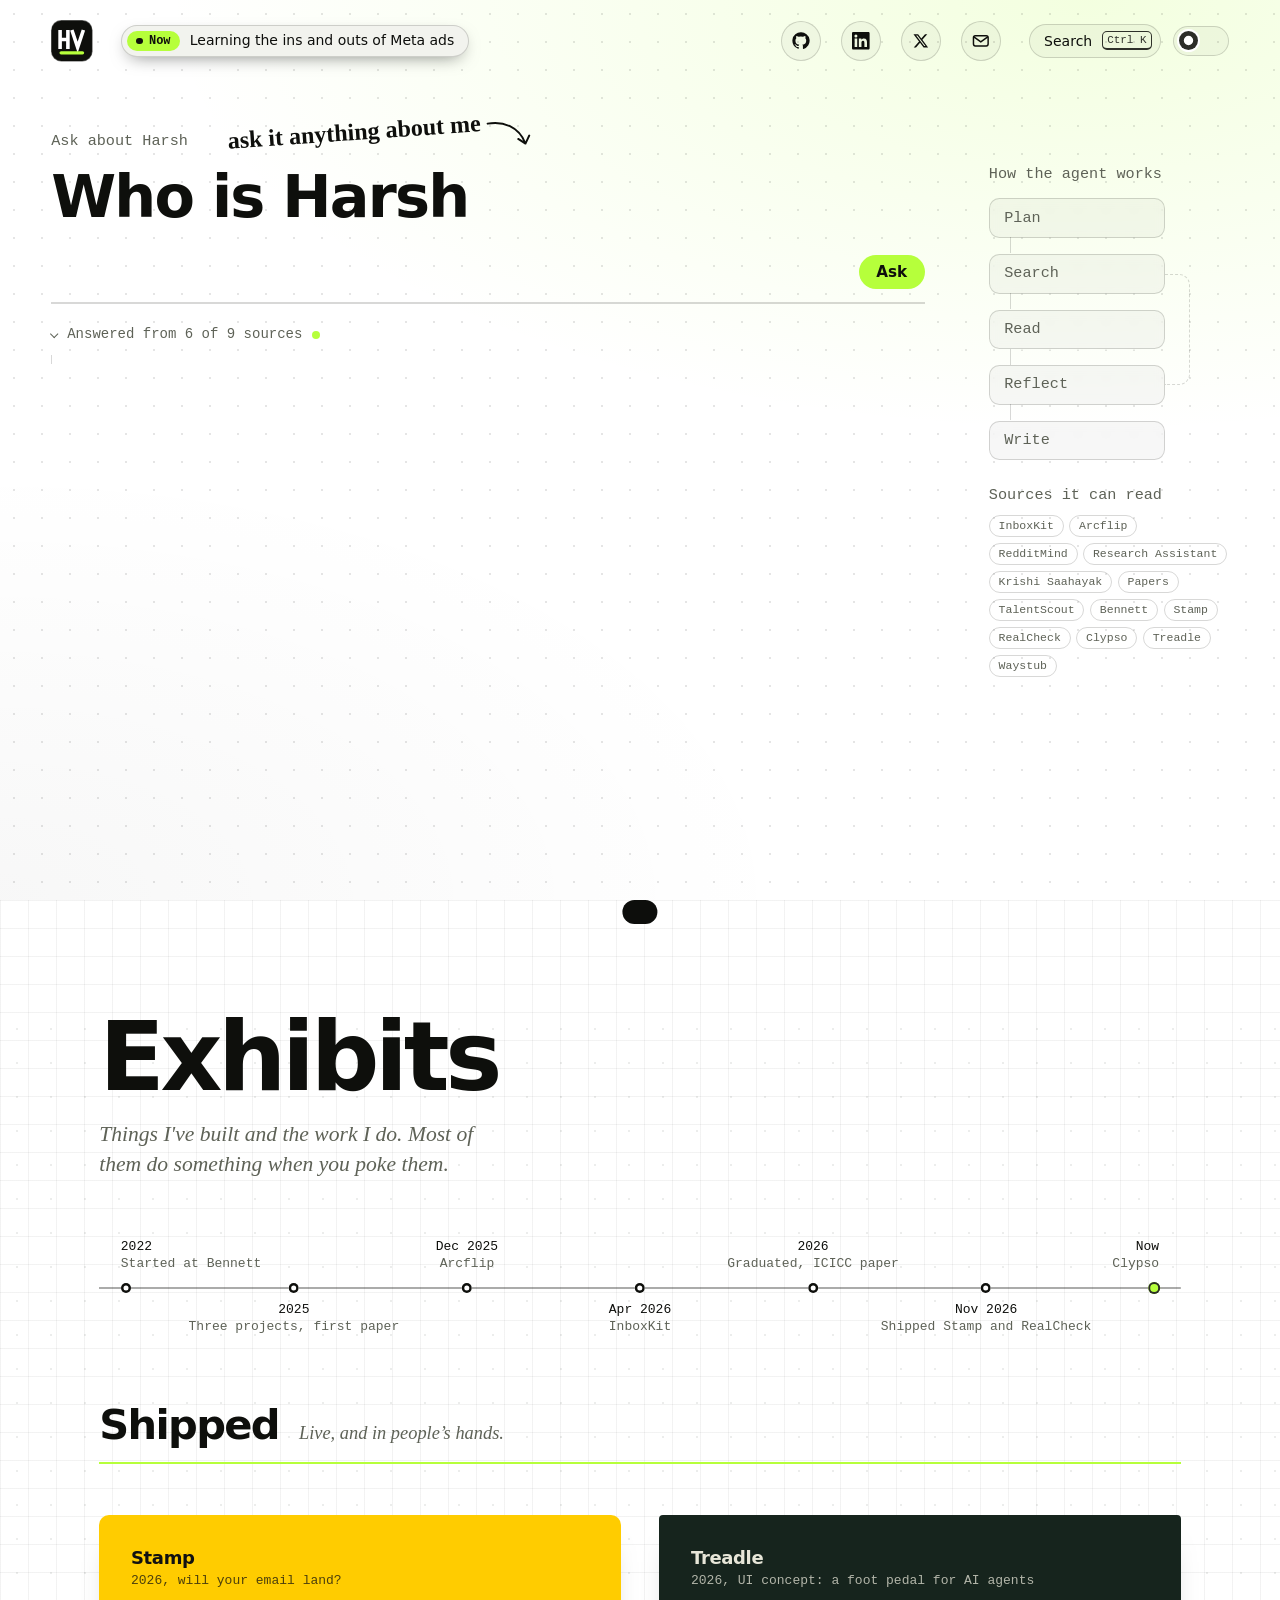
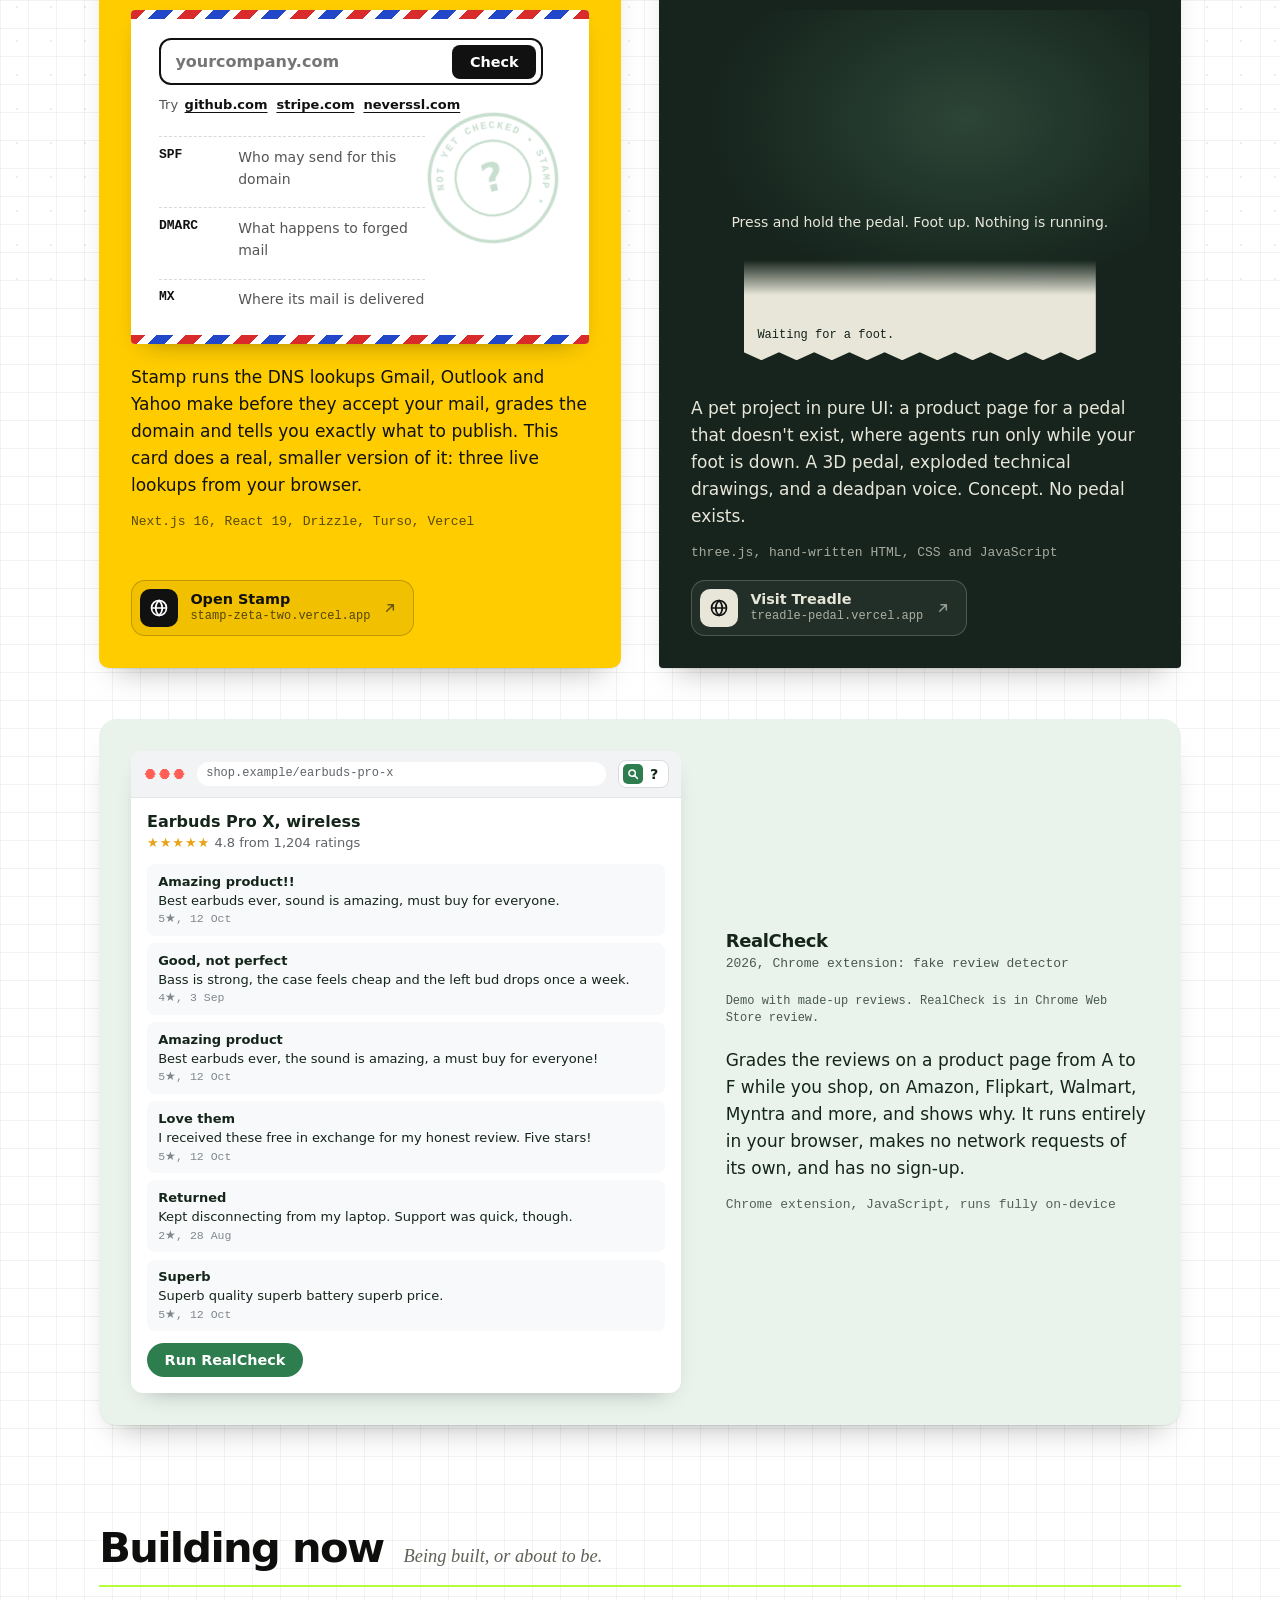
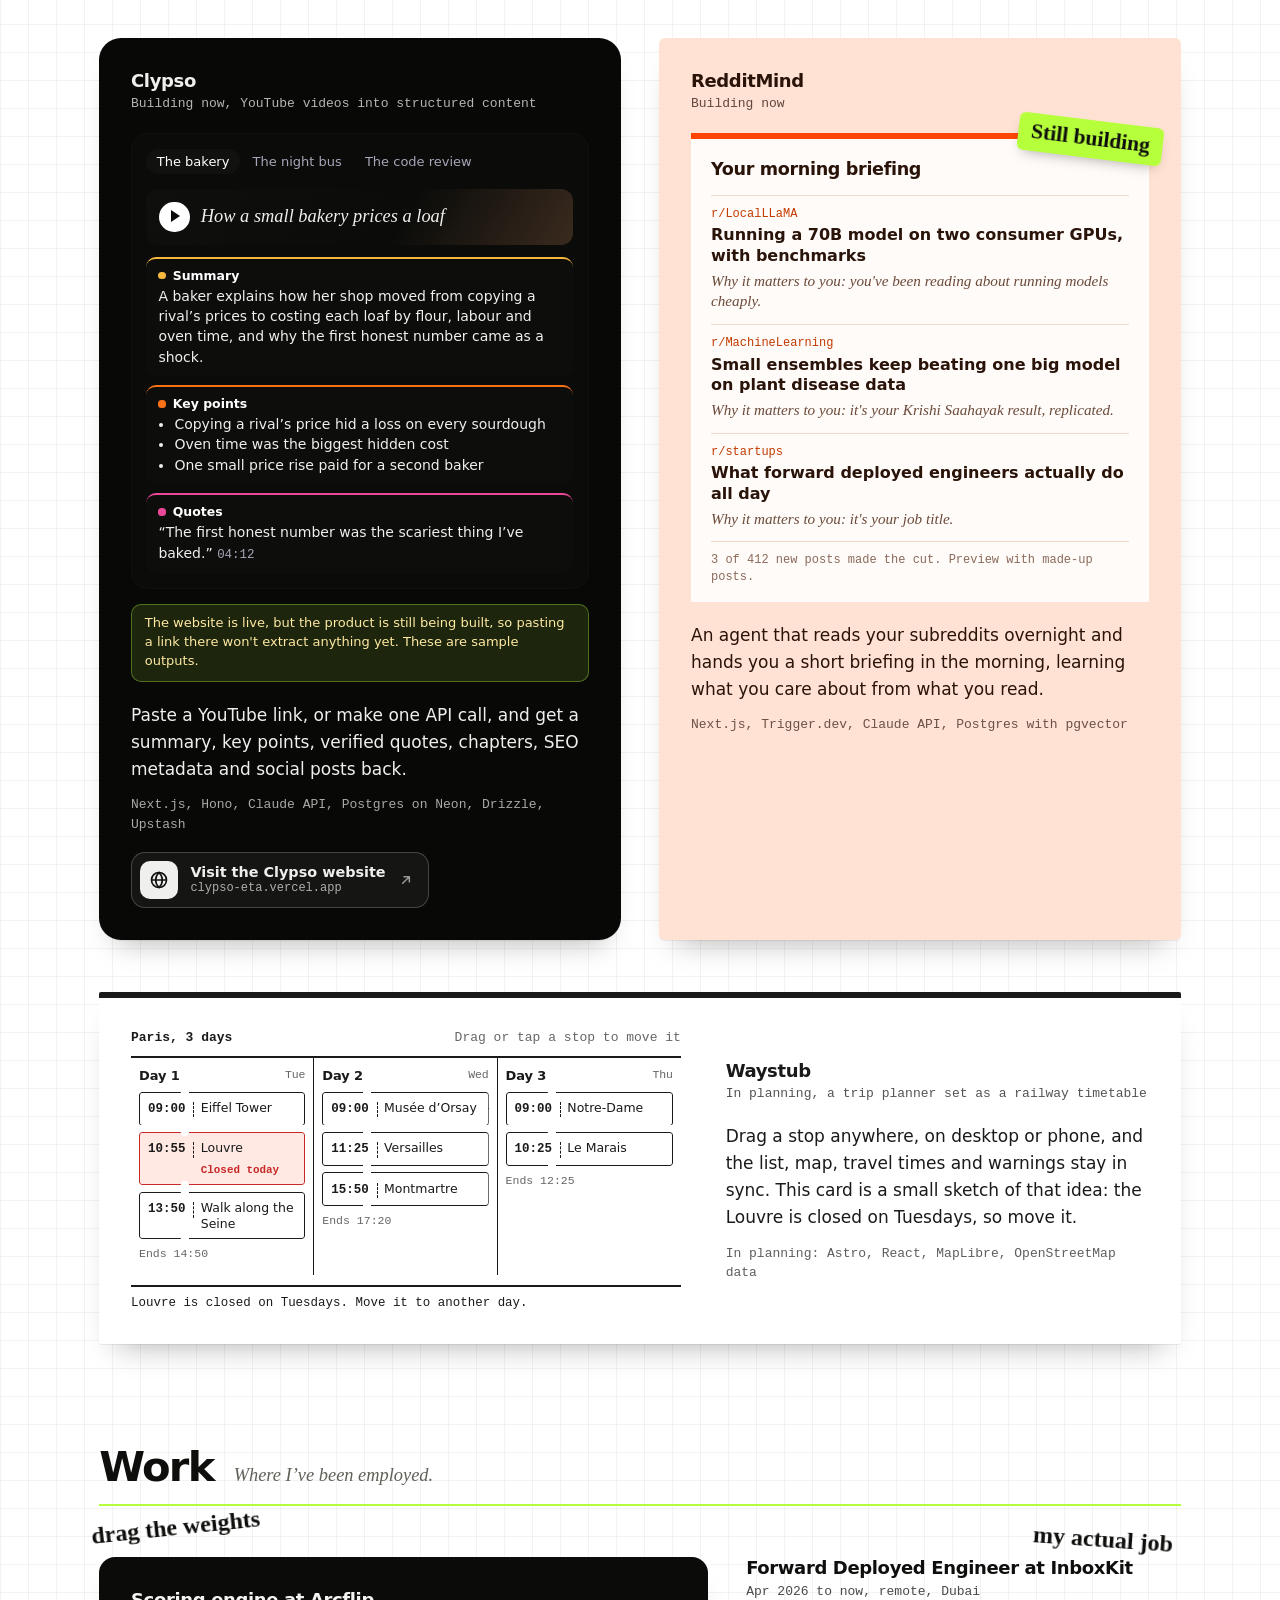
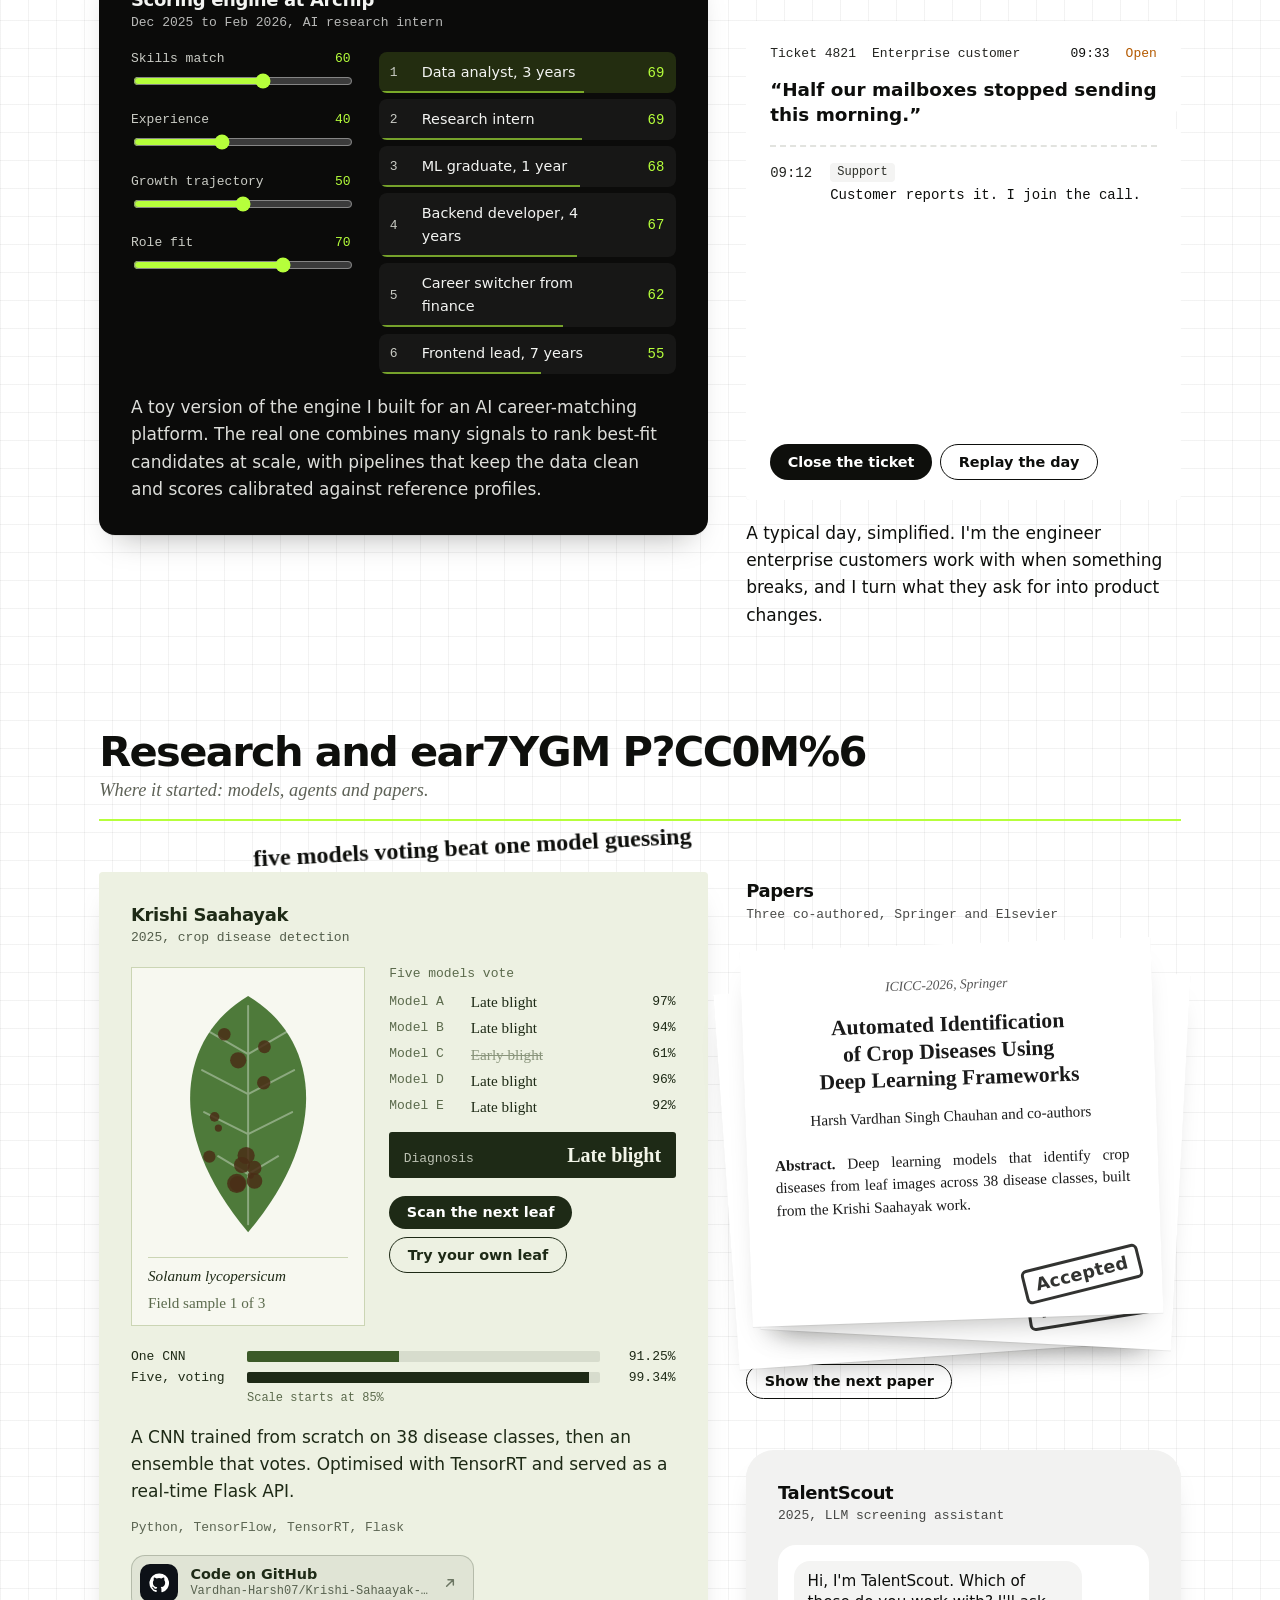
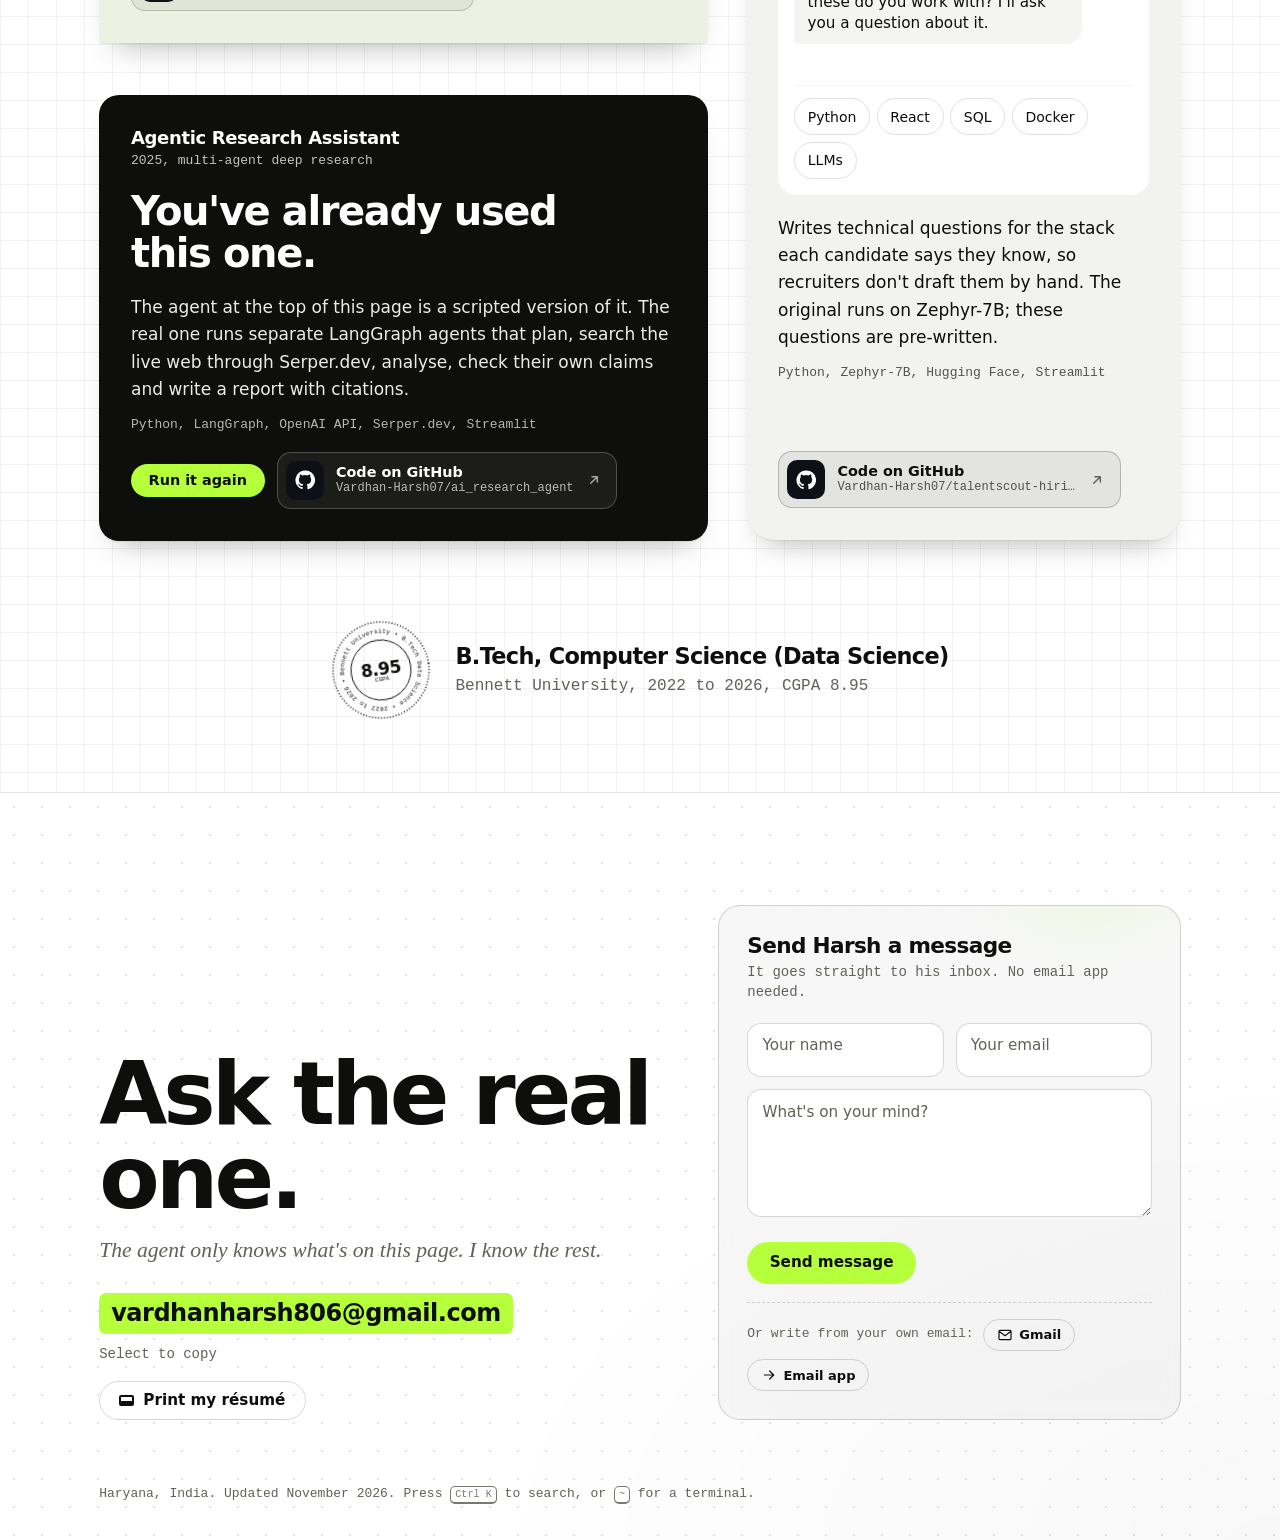
==== commit b8851a95: "HV monogram replaces the face logo; add 'friends call him Vardhan' Co-Authored-By: Claude Opus 5.5 <" ====
--- a/index.html
+++ b/index.html
@@ -20,25 +20,25 @@
   <meta name="twitter:description" content="Ask an agent about Harsh, then poke the things he built.">
   <meta name="twitter:image" content="https://vardhan-harsh07.github.io/og.png">
   <meta name="theme-color" content="#FFFFFF">
-  <script src="boot.js?v=20261109191428"></script>
-  <link rel="icon" href="favicon.svg?v=20261109191428" type="image/svg+xml" id="favicon">
+  <script src="boot.js?v=20261109191551"></script>
+  <link rel="icon" href="favicon.svg?v=20261109191551" type="image/svg+xml" id="favicon">
   <link rel="apple-touch-icon" href="apple-touch-icon.png">
   <link rel="preconnect" href="https://fonts.googleapis.com">
   <link rel="preconnect" href="https://fonts.gstatic.com" crossorigin>
   <link href="https://fonts.googleapis.com/css2?family=Caveat:wght@500;700&family=Geist+Mono:wght@400;500&family=Geist:wght@400;500;600&family=Newsreader:ital,opsz,wght@0,6..72,400;0,6..72,600;1,6..72,400&family=Unbounded:wght@500;700;800&display=swap" rel="stylesheet">
-  <link rel="stylesheet" href="styles.css?v=20261109191428">
+  <link rel="stylesheet" href="styles.css?v=20261109191551">
 </head>
 <body>
   <div class="progress" aria-hidden="true"></div>
   <div class="cursor" aria-hidden="true"><span></span></div>
   <div class="intro" aria-hidden="true" hidden>
     <svg class="intro-logo" viewBox="0 0 64 64">
-      <rect width="64" height="64" rx="18" fill="#FFFFFF"/>
-      <g class="eye"><ellipse cx="22" cy="28" rx="9" ry="11" fill="#0E0F0C"/><g class="pupil"><circle cx="22" cy="28" r="4.6" fill="#FFFFFF"/></g></g>
-      <g class="eye"><ellipse cx="42" cy="28" rx="9" ry="11" fill="#0E0F0C"/><g class="pupil"><circle cx="42" cy="28" r="4.6" fill="#FFFFFF"/></g></g>
-      <rect class="intro-smile" x="21" y="45" width="22" height="5.5" rx="2.75" fill="#B6FF3B"/>
+      <rect width="64" height="64" rx="16" fill="#FFFFFF"/>
+      <path class="intro-hv" d="M14 18V42M26 18V42M14 30H26M33 18L41 42L49 18" fill="none" stroke="#0E0F0C" stroke-width="5.5" stroke-linecap="square" pathLength="1"/>
+      <rect class="intro-smile" x="13" y="48" width="38" height="5" rx="2.5" fill="#B6FF3B"/>
     </svg>
     <p class="intro-name"><span>Harsh</span> <span>Vardhan</span></p>
+    <p class="intro-nick">People call him Harsh. Friends call him Vardhan.</p>
   </div>
   <a class="skip" href="#exhibits">Skip to the exhibits</a>
 
@@ -49,12 +49,10 @@
     <header class="bar">
       <a class="mark" href="#top" aria-label="Harsh Vardhan Singh Chauhan, back to top">
         <svg class="logo" viewBox="0 0 64 64" aria-hidden="true">
-          <rect class="logo-face" width="64" height="64" rx="18"/>
-          <g class="eye" data-eye><ellipse cx="22" cy="28" rx="9" ry="11" fill="#FFFFFF"/><g class="pupil"><circle cx="22" cy="28" r="4.6" fill="#1F153B"/><circle cx="23.5" cy="26.3" r="1.4" fill="#FFFFFF"/></g></g>
-          <g class="eye" data-eye><ellipse cx="42" cy="28" rx="9" ry="11" fill="#FFFFFF"/><g class="pupil"><circle cx="42" cy="28" r="4.6" fill="#1F153B"/><circle cx="43.5" cy="26.3" r="1.4" fill="#FFFFFF"/></g></g>
-          <rect class="logo-smile" x="21" y="45" width="22" height="5.5" rx="2.75"/>
+          <rect class="logo-face" width="64" height="64" rx="16"/>
+          <path class="logo-hv" d="M14 18V42M26 18V42M14 30H26M33 18L41 42L49 18" fill="none" stroke-width="5.5" stroke-linecap="square"/>
+          <rect class="logo-smile" x="13" y="48" width="38" height="5" rx="2.5"/>
         </svg>
-        <span>Harsh Vardhan</span>
       </a>
       <p class="now"><span class="now-tag"><span class="now-dot" aria-hidden="true"></span>Now</span><span class="now-text">Learning the ins and outs of Meta ads</span></p>
       <nav class="socials" aria-label="Profiles">
@@ -647,6 +645,6 @@
 
   <p class="toast" role="status" aria-live="polite"></p>
 
-  <script src="script.js?v=20261109191428"></script>
+  <script src="script.js?v=20261109191551"></script>
 </body>
 </html>
--- a/styles.css
+++ b/styles.css
@@ -1581,3 +1581,16 @@
 .link-card:hover::after { transform: translateX(120%); transition: transform 0.7s ease; }
 
 @media (prefers-reduced-motion: reduce) { .letter { transform: none; opacity: 1; } .burst { display: none; } }
+
+/* HV monogram */
+.logo-face { fill: #0E0F0C; stroke: rgba(255, 255, 255, 0.35); stroke-width: 2; }
+.logo-hv { stroke: #FFFFFF; transition: stroke 0.3s; }
+.mark:hover .logo-hv { stroke: #B6FF3B; }
+.mark { gap: 0; }
+.mark .logo { width: 2.6rem; height: 2.6rem; }
+/* Intro: HV draws itself, the bar swipes under it */
+.intro-hv { stroke-dasharray: 1; stroke-dashoffset: 1; animation: draw-hv 0.9s cubic-bezier(0.6, 0, 0.2, 1) 0.25s forwards; }
+@keyframes draw-hv { to { stroke-dashoffset: 0; } }
+.intro-smile { animation-delay: 0.95s !important; }
+.intro-nick { font: 400 1rem/1.4 var(--serif); font-style: italic; color: rgba(255, 255, 255, 0.7); animation: rise-up 0.6s cubic-bezier(0.2, 0.9, 0.2, 1) 0.9s both; }
+@media (prefers-reduced-motion: reduce) { .intro-hv { stroke-dashoffset: 0; animation: none; } }
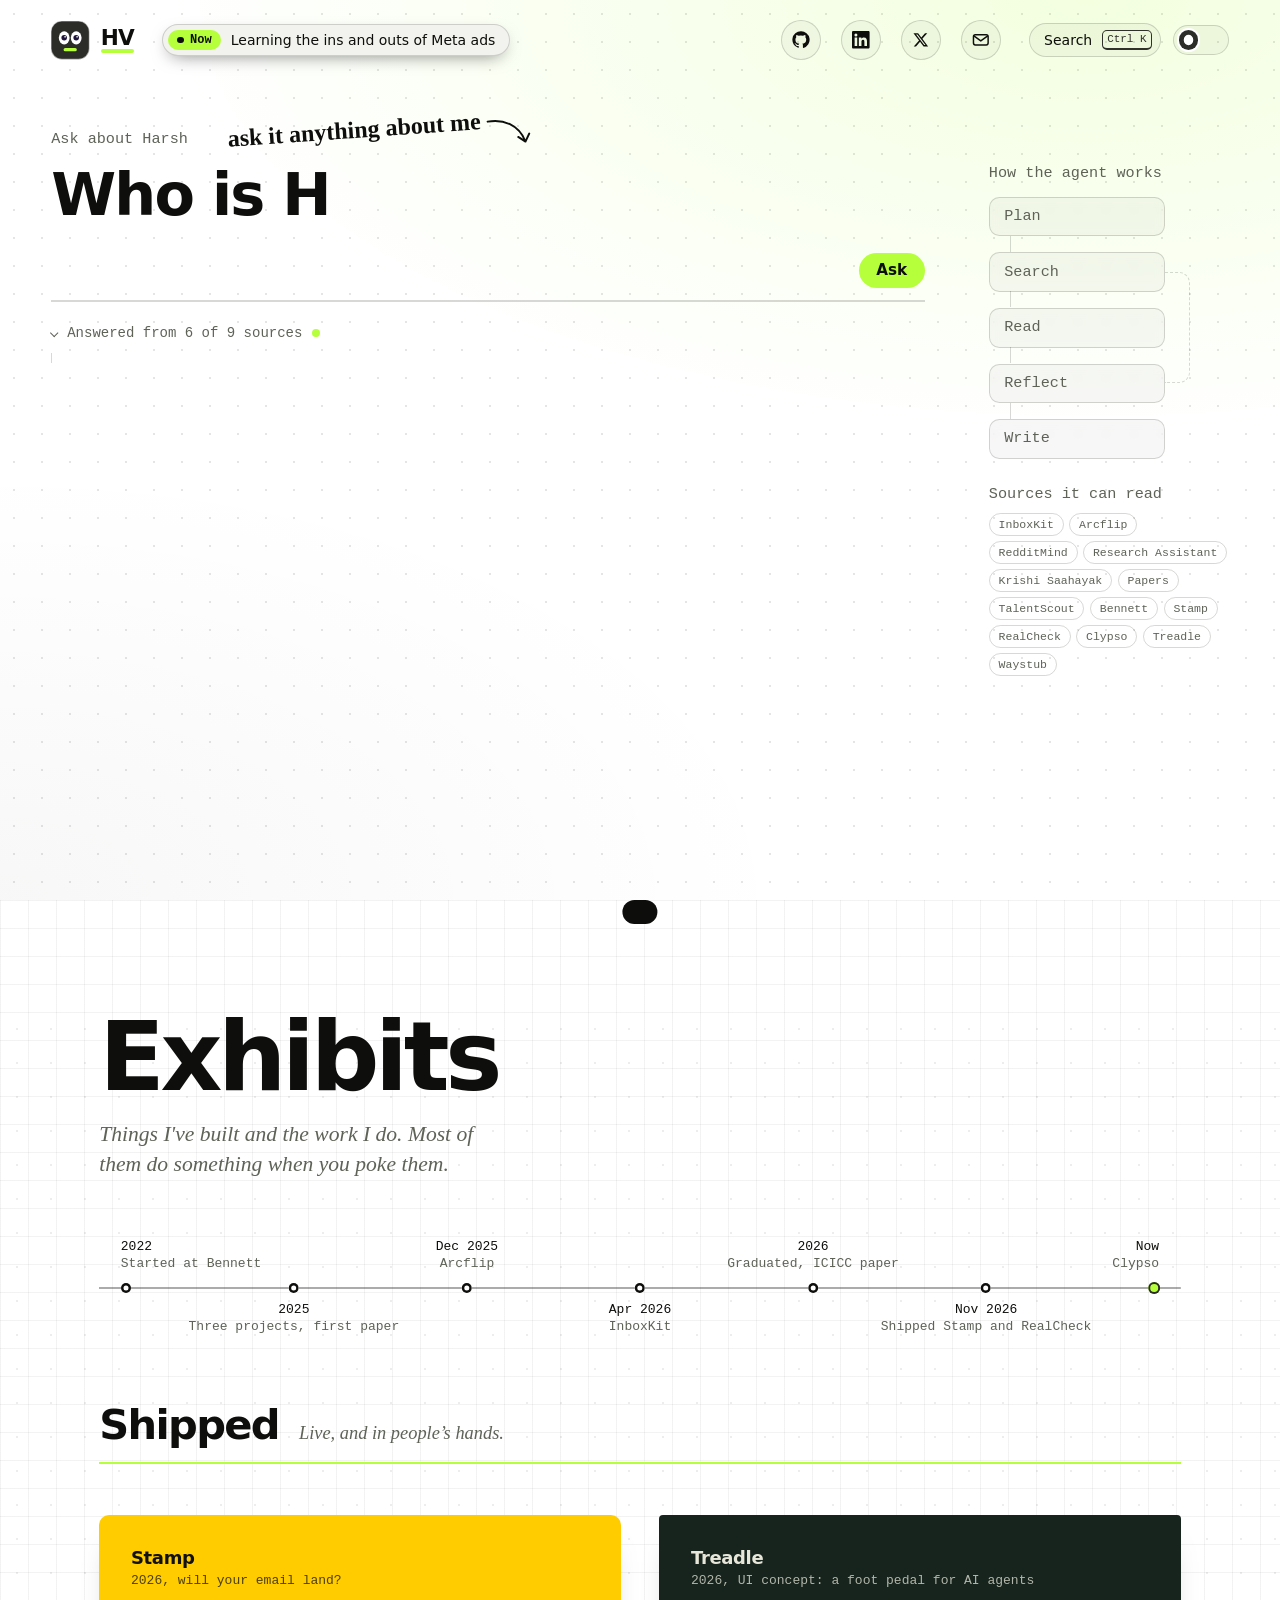
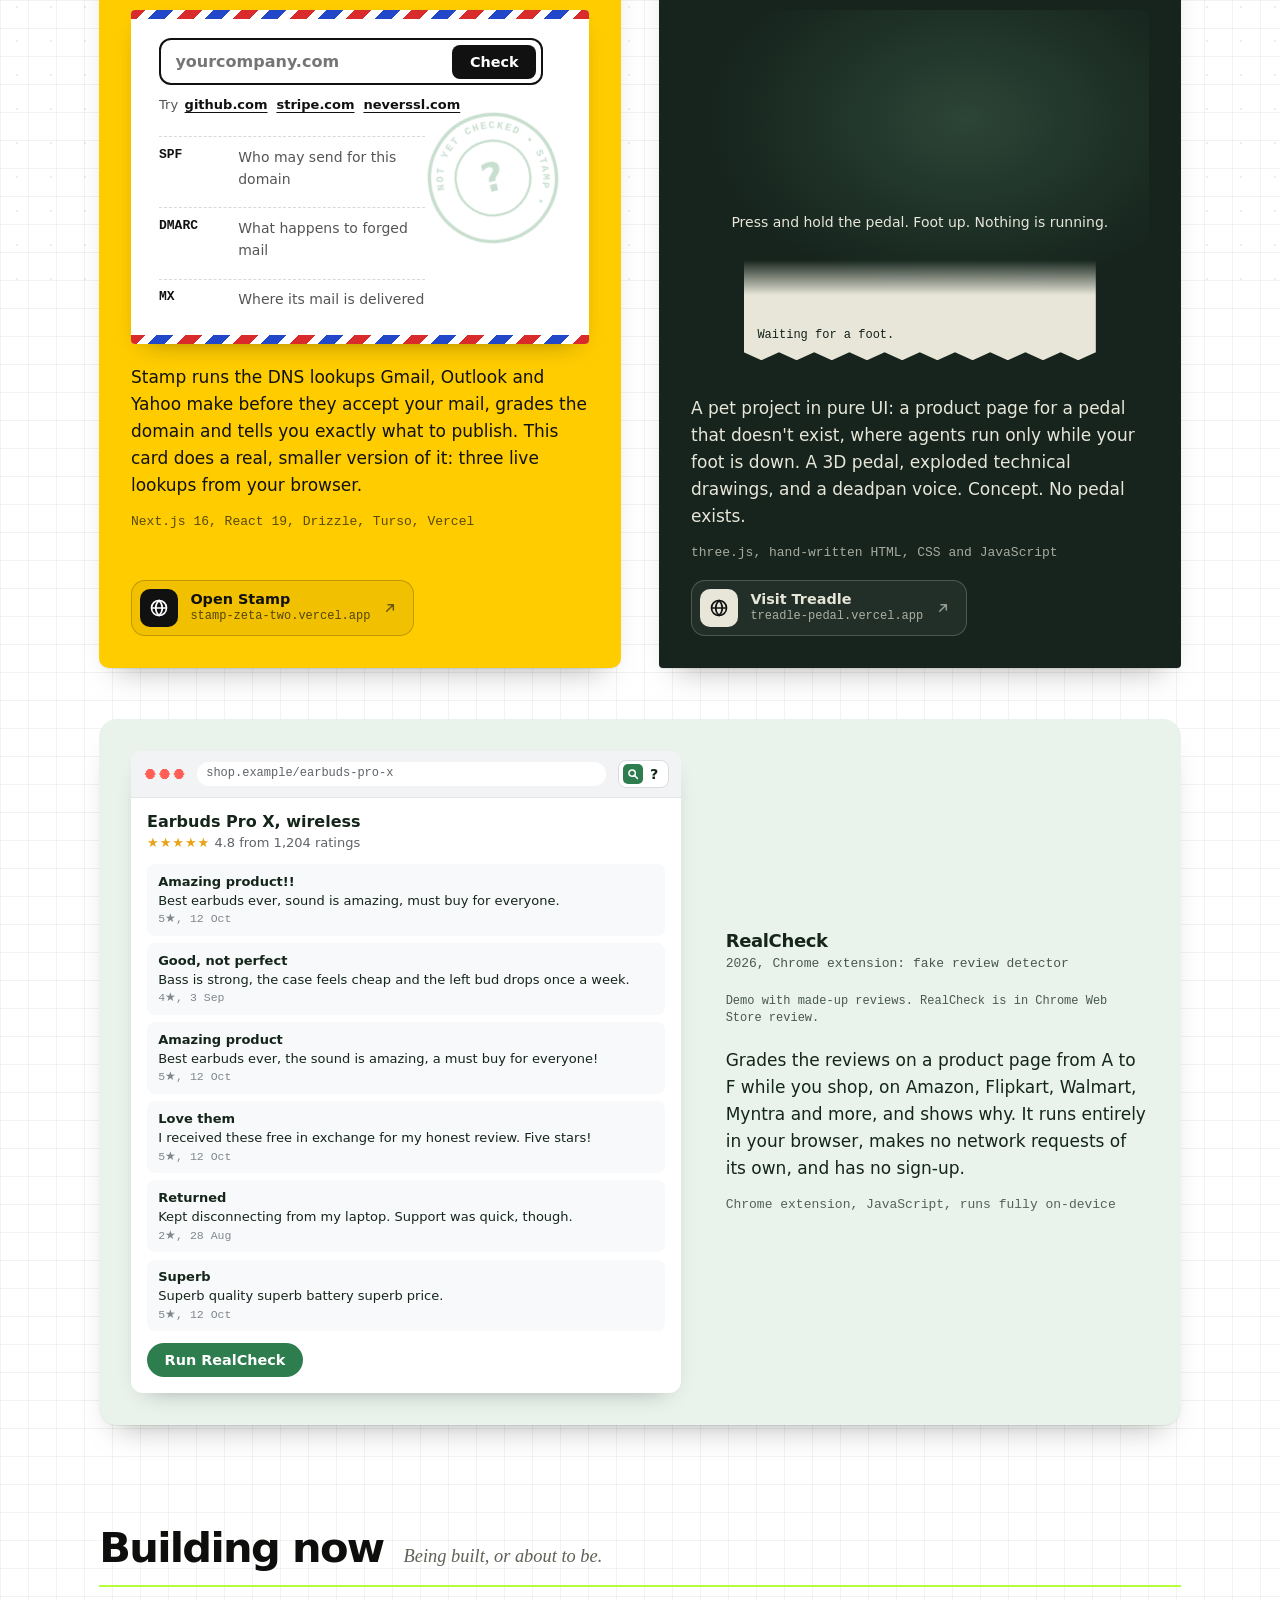
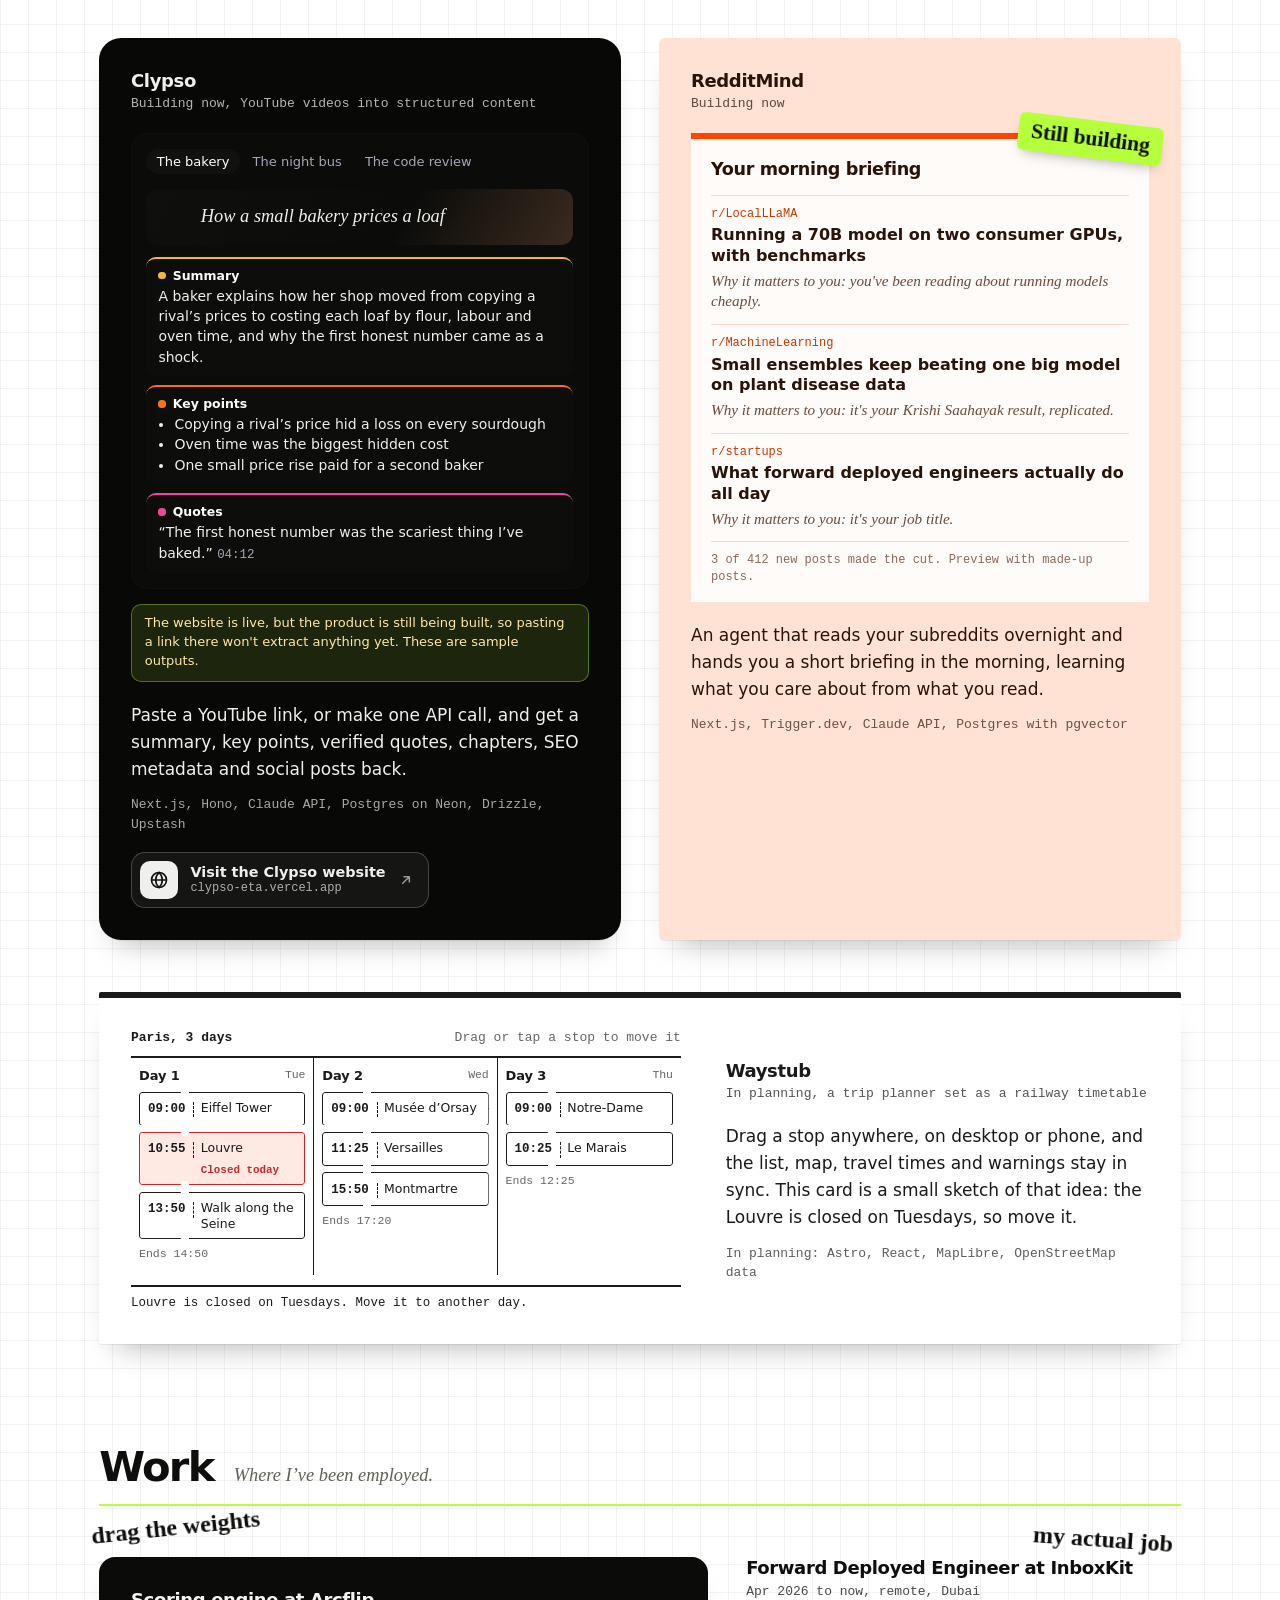
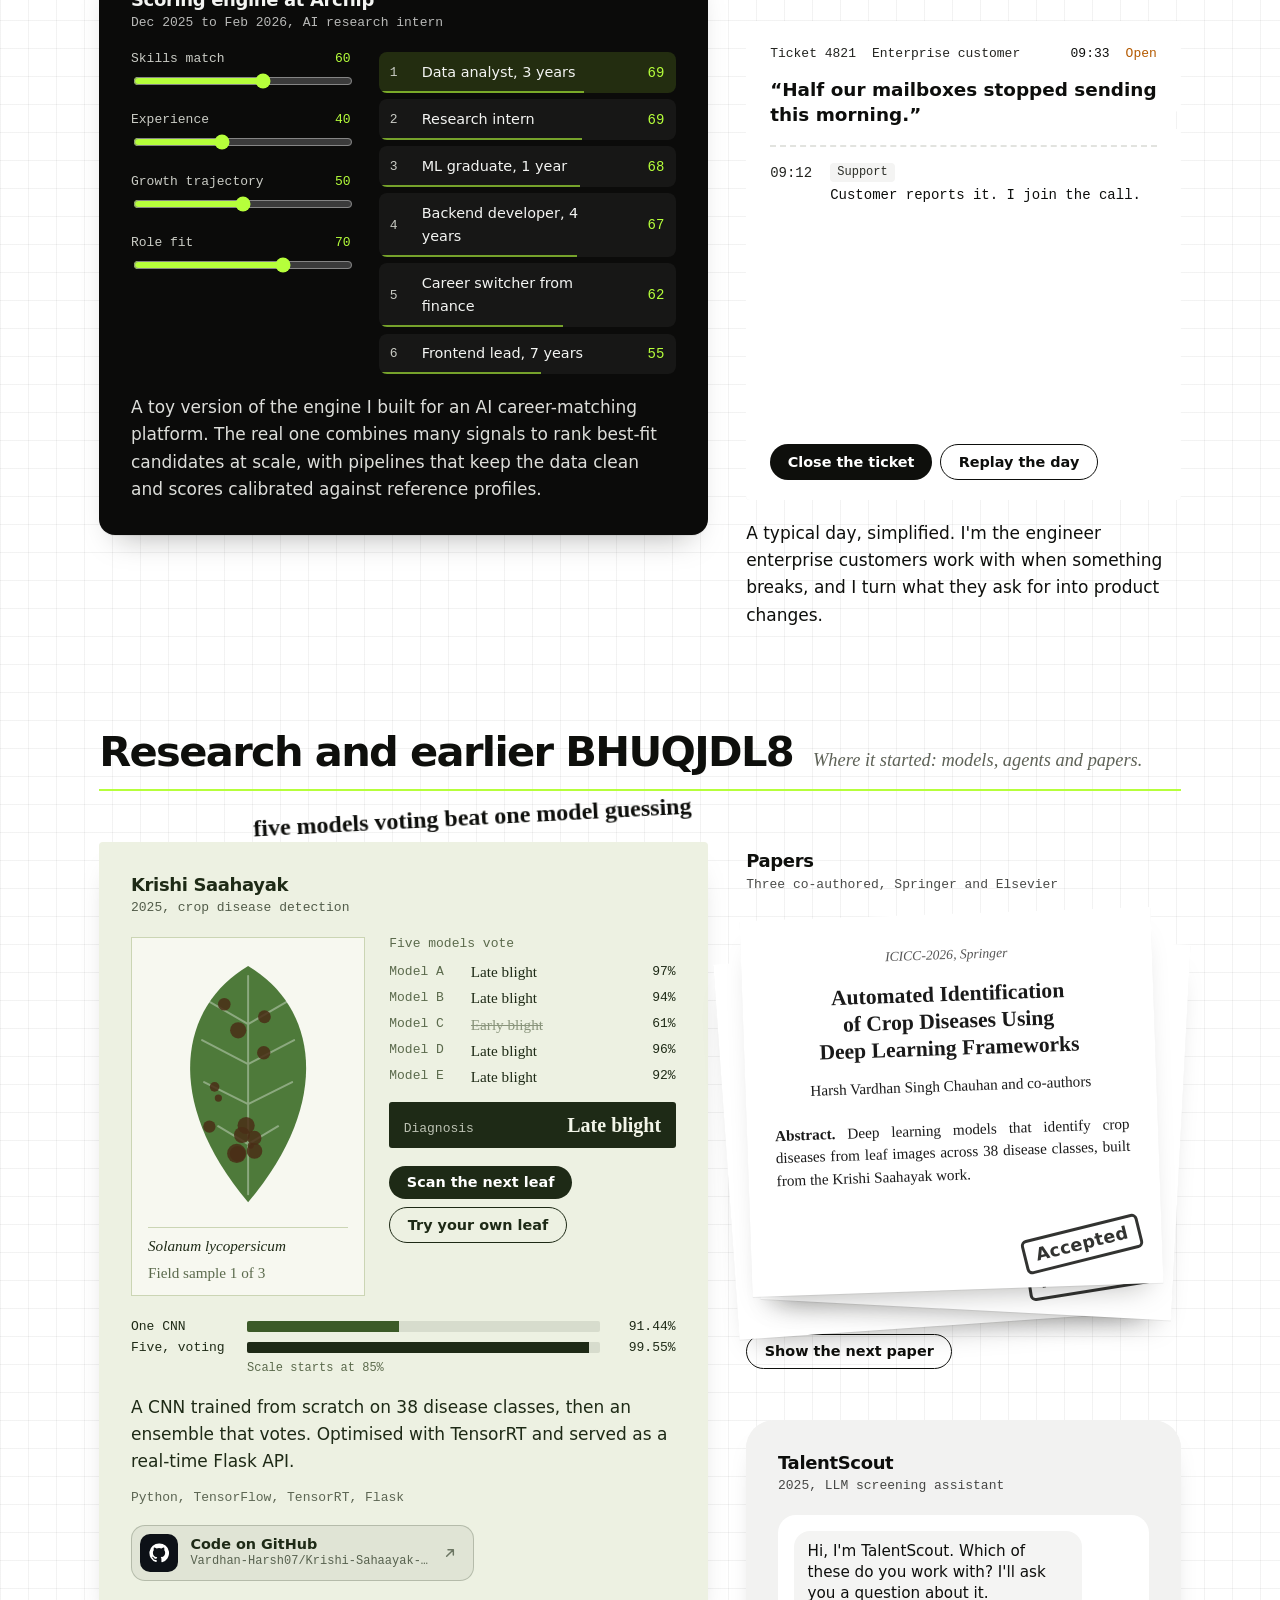
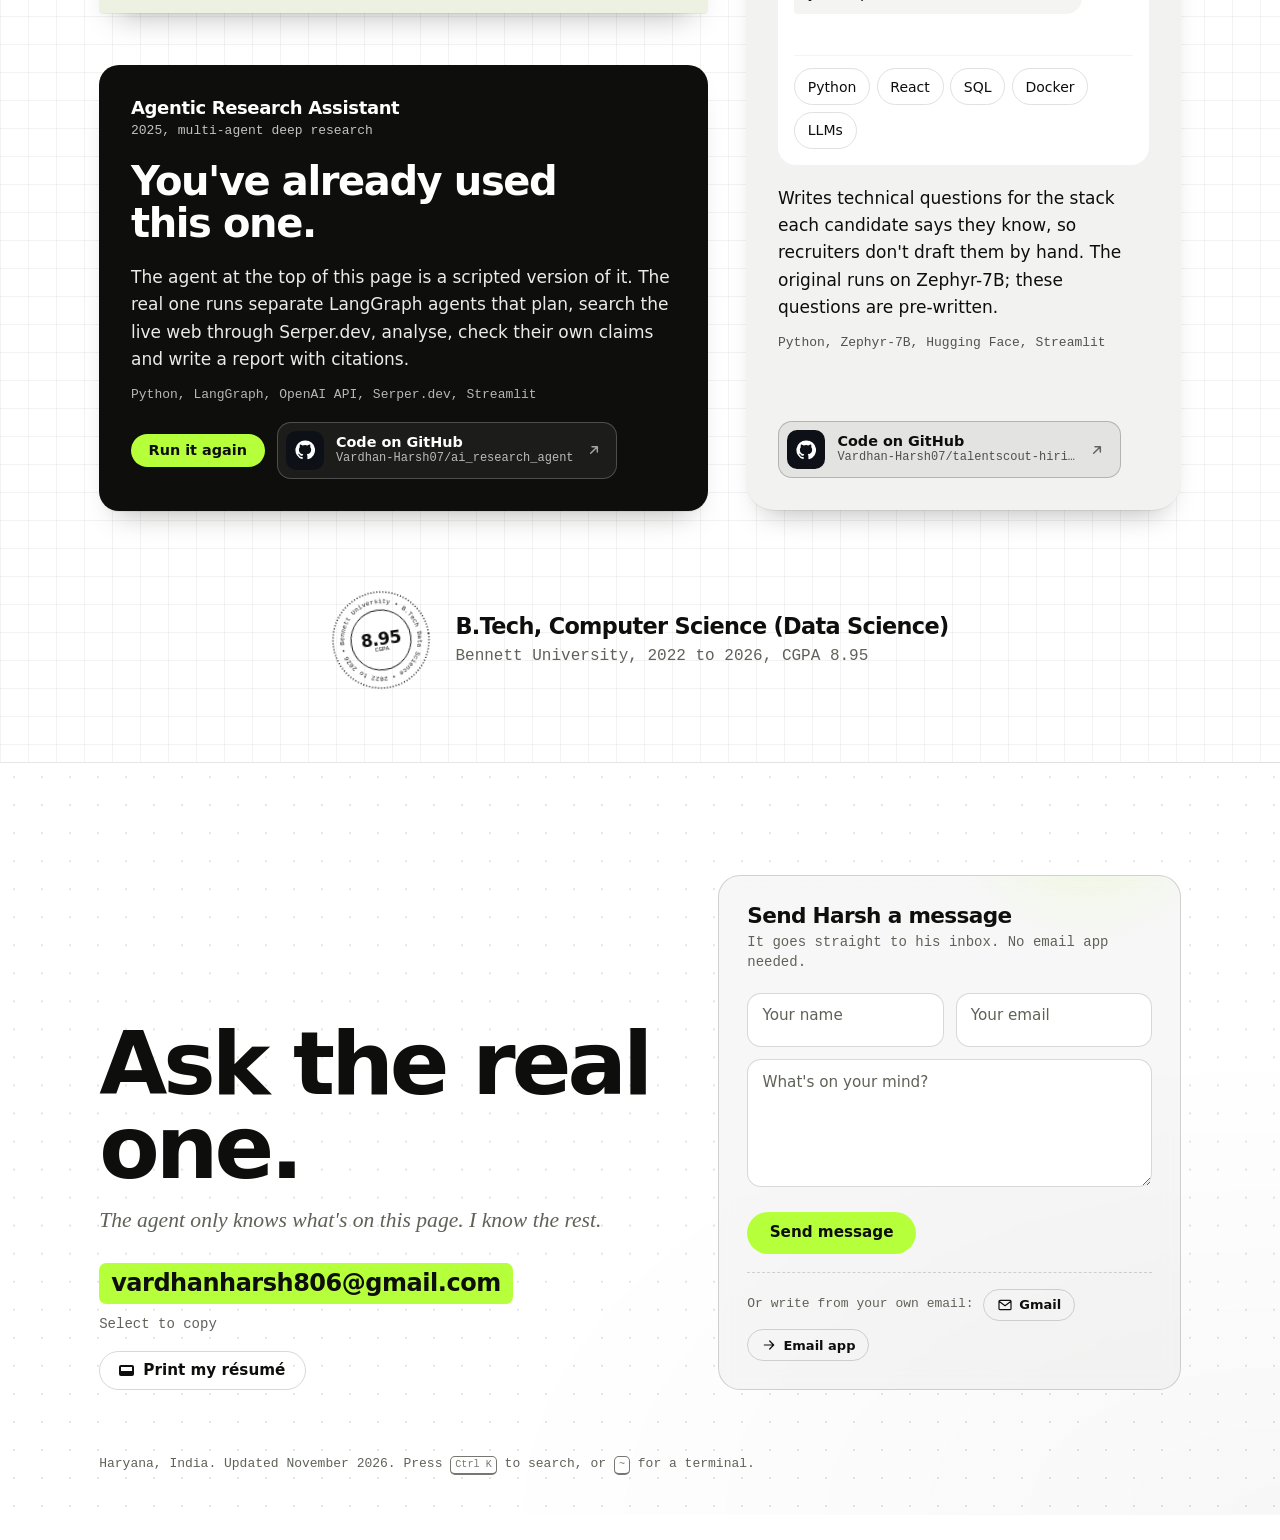
==== commit e9f824d7: "Bring back the face with tracking eyes; HV wordmark beside it Co-Authored-By: Claude Opus 5.5 <norep" ====
--- a/index.html
+++ b/index.html
@@ -20,22 +20,23 @@
   <meta name="twitter:description" content="Ask an agent about Harsh, then poke the things he built.">
   <meta name="twitter:image" content="https://vardhan-harsh07.github.io/og.png">
   <meta name="theme-color" content="#FFFFFF">
-  <script src="boot.js?v=20261109191551"></script>
-  <link rel="icon" href="favicon.svg?v=20261109191551" type="image/svg+xml" id="favicon">
+  <script src="boot.js?v=20261109195653"></script>
+  <link rel="icon" href="favicon.svg?v=20261109195653" type="image/svg+xml" id="favicon">
   <link rel="apple-touch-icon" href="apple-touch-icon.png">
   <link rel="preconnect" href="https://fonts.googleapis.com">
   <link rel="preconnect" href="https://fonts.gstatic.com" crossorigin>
   <link href="https://fonts.googleapis.com/css2?family=Caveat:wght@500;700&family=Geist+Mono:wght@400;500&family=Geist:wght@400;500;600&family=Newsreader:ital,opsz,wght@0,6..72,400;0,6..72,600;1,6..72,400&family=Unbounded:wght@500;700;800&display=swap" rel="stylesheet">
-  <link rel="stylesheet" href="styles.css?v=20261109191551">
+  <link rel="stylesheet" href="styles.css?v=20261109195653">
 </head>
 <body>
   <div class="progress" aria-hidden="true"></div>
   <div class="cursor" aria-hidden="true"><span></span></div>
   <div class="intro" aria-hidden="true" hidden>
     <svg class="intro-logo" viewBox="0 0 64 64">
-      <rect width="64" height="64" rx="16" fill="#FFFFFF"/>
-      <path class="intro-hv" d="M14 18V42M26 18V42M14 30H26M33 18L41 42L49 18" fill="none" stroke="#0E0F0C" stroke-width="5.5" stroke-linecap="square" pathLength="1"/>
-      <rect class="intro-smile" x="13" y="48" width="38" height="5" rx="2.5" fill="#B6FF3B"/>
+      <rect width="64" height="64" rx="18" fill="#FFFFFF"/>
+      <g class="eye"><ellipse cx="22" cy="28" rx="9" ry="11" fill="#0E0F0C"/><g class="pupil"><circle cx="22" cy="28" r="4.6" fill="#FFFFFF"/></g></g>
+      <g class="eye"><ellipse cx="42" cy="28" rx="9" ry="11" fill="#0E0F0C"/><g class="pupil"><circle cx="42" cy="28" r="4.6" fill="#FFFFFF"/></g></g>
+      <rect class="intro-smile" x="21" y="45" width="22" height="5.5" rx="2.75" fill="#B6FF3B"/>
     </svg>
     <p class="intro-name"><span>Harsh</span> <span>Vardhan</span></p>
     <p class="intro-nick">People call him Harsh. Friends call him Vardhan.</p>
@@ -49,10 +50,12 @@
     <header class="bar">
       <a class="mark" href="#top" aria-label="Harsh Vardhan Singh Chauhan, back to top">
         <svg class="logo" viewBox="0 0 64 64" aria-hidden="true">
-          <rect class="logo-face" width="64" height="64" rx="16"/>
-          <path class="logo-hv" d="M14 18V42M26 18V42M14 30H26M33 18L41 42L49 18" fill="none" stroke-width="5.5" stroke-linecap="square"/>
-          <rect class="logo-smile" x="13" y="48" width="38" height="5" rx="2.5"/>
+          <rect class="logo-face" width="64" height="64" rx="18"/>
+          <g class="eye" data-eye><ellipse cx="22" cy="28" rx="9" ry="11" fill="#FFFFFF"/><g class="pupil"><circle cx="22" cy="28" r="4.6" fill="#1F153B"/><circle cx="23.5" cy="26.3" r="1.4" fill="#FFFFFF"/></g></g>
+          <g class="eye" data-eye><ellipse cx="42" cy="28" rx="9" ry="11" fill="#FFFFFF"/><g class="pupil"><circle cx="42" cy="28" r="4.6" fill="#1F153B"/><circle cx="43.5" cy="26.3" r="1.4" fill="#FFFFFF"/></g></g>
+          <rect class="logo-smile" x="21" y="45" width="22" height="5.5" rx="2.75"/>
         </svg>
+        <span class="mark-hv" aria-hidden="true">HV</span>
       </a>
       <p class="now"><span class="now-tag"><span class="now-dot" aria-hidden="true"></span>Now</span><span class="now-text">Learning the ins and outs of Meta ads</span></p>
       <nav class="socials" aria-label="Profiles">
@@ -645,6 +648,6 @@
 
   <p class="toast" role="status" aria-live="polite"></p>
 
-  <script src="script.js?v=20261109191551"></script>
+  <script src="script.js?v=20261109195653"></script>
 </body>
 </html>
--- a/styles.css
+++ b/styles.css
@@ -1582,15 +1582,9 @@
 
 @media (prefers-reduced-motion: reduce) { .letter { transform: none; opacity: 1; } .burst { display: none; } }
 
-/* HV monogram */
-.logo-face { fill: #0E0F0C; stroke: rgba(255, 255, 255, 0.35); stroke-width: 2; }
-.logo-hv { stroke: #FFFFFF; transition: stroke 0.3s; }
-.mark:hover .logo-hv { stroke: #B6FF3B; }
-.mark { gap: 0; }
-.mark .logo { width: 2.6rem; height: 2.6rem; }
-/* Intro: HV draws itself, the bar swipes under it */
-.intro-hv { stroke-dasharray: 1; stroke-dashoffset: 1; animation: draw-hv 0.9s cubic-bezier(0.6, 0, 0.2, 1) 0.25s forwards; }
-@keyframes draw-hv { to { stroke-dashoffset: 0; } }
-.intro-smile { animation-delay: 0.95s !important; }
+/* HV wordmark beside the face */
+.mark { gap: 0.7rem; }
+.mark-hv { position: relative; font: 800 1.35rem/1 var(--display); letter-spacing: -0.04em; padding-bottom: 0.3rem; }
+.mark-hv::after { content: ""; position: absolute; left: 0; right: 0; bottom: 0; height: 0.28rem; border-radius: 99px; background: var(--marker); transform-origin: left; transition: transform 0.35s cubic-bezier(0.3, 1.4, 0.5, 1); }
+.mark:hover .mark-hv::after { transform: scaleX(1.25); }
 .intro-nick { font: 400 1rem/1.4 var(--serif); font-style: italic; color: rgba(255, 255, 255, 0.7); animation: rise-up 0.6s cubic-bezier(0.2, 0.9, 0.2, 1) 0.9s both; }
-@media (prefers-reduced-motion: reduce) { .intro-hv { stroke-dashoffset: 0; animation: none; } }
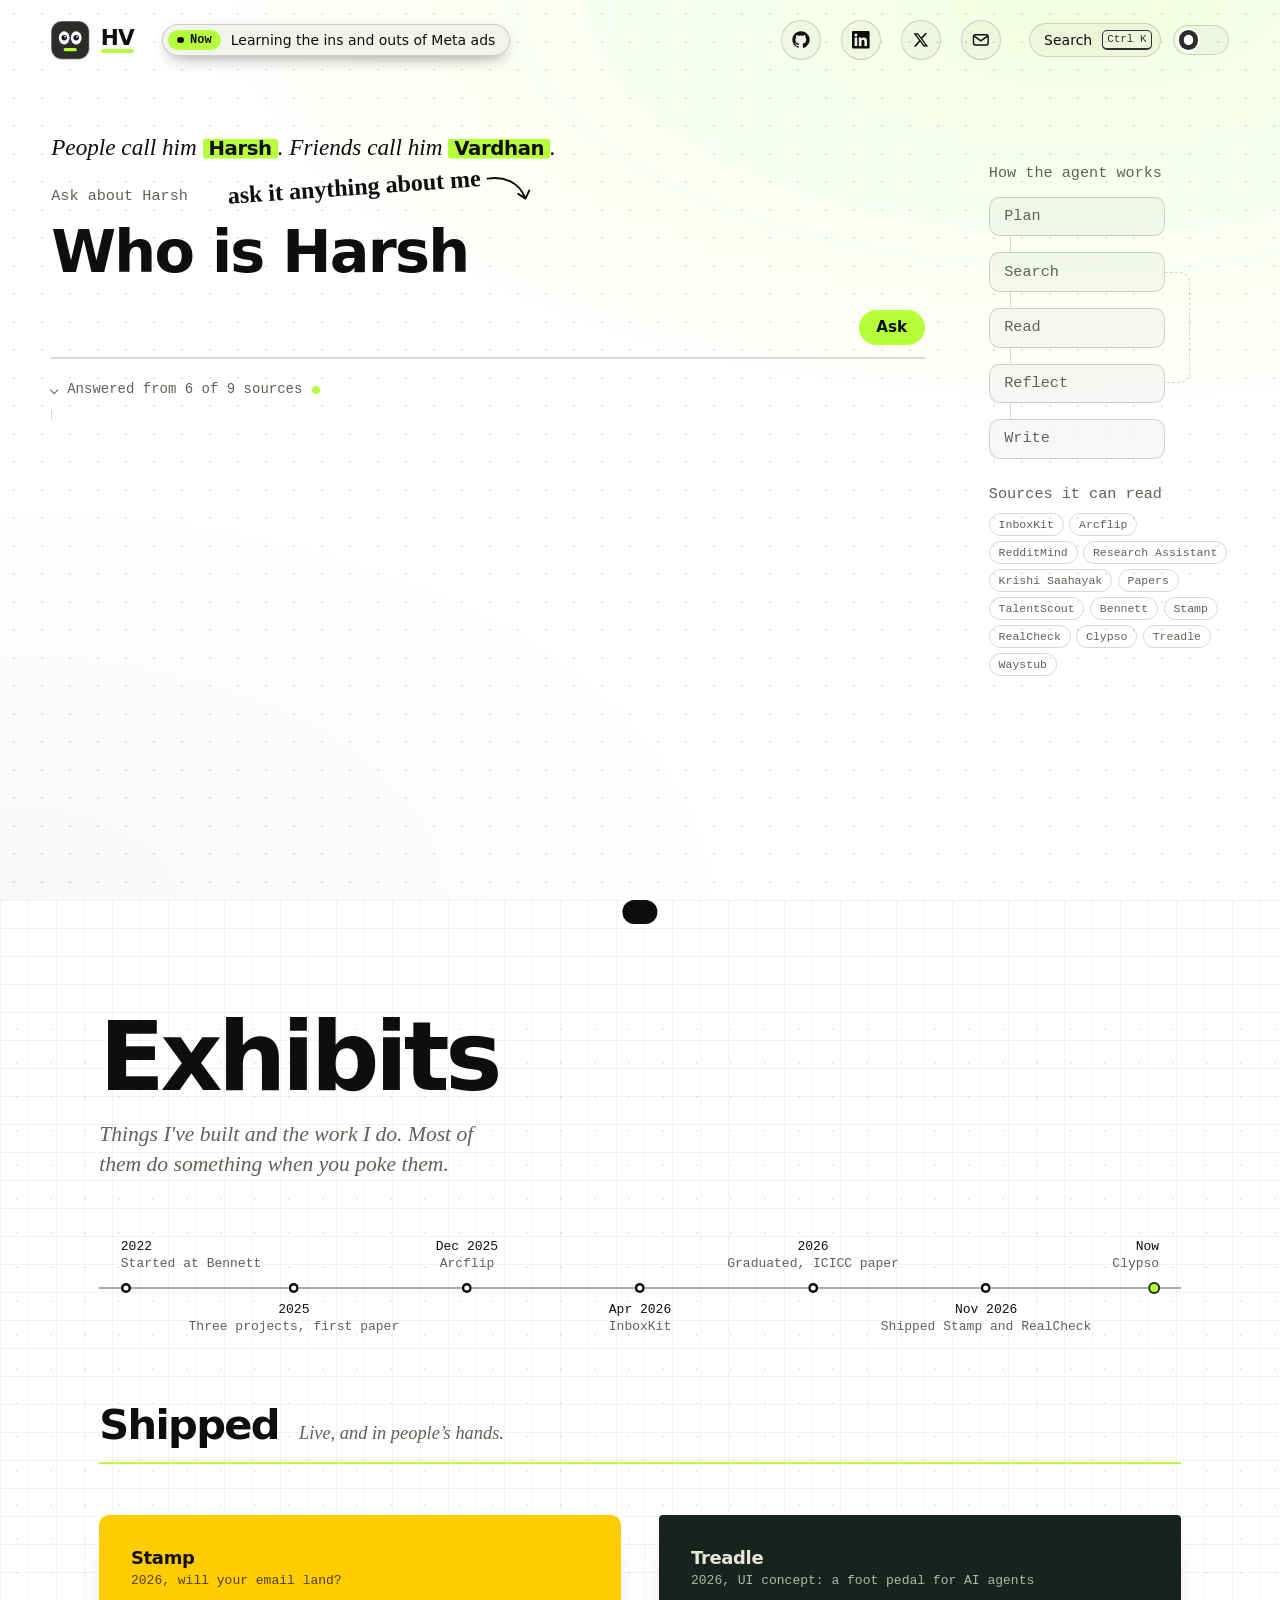
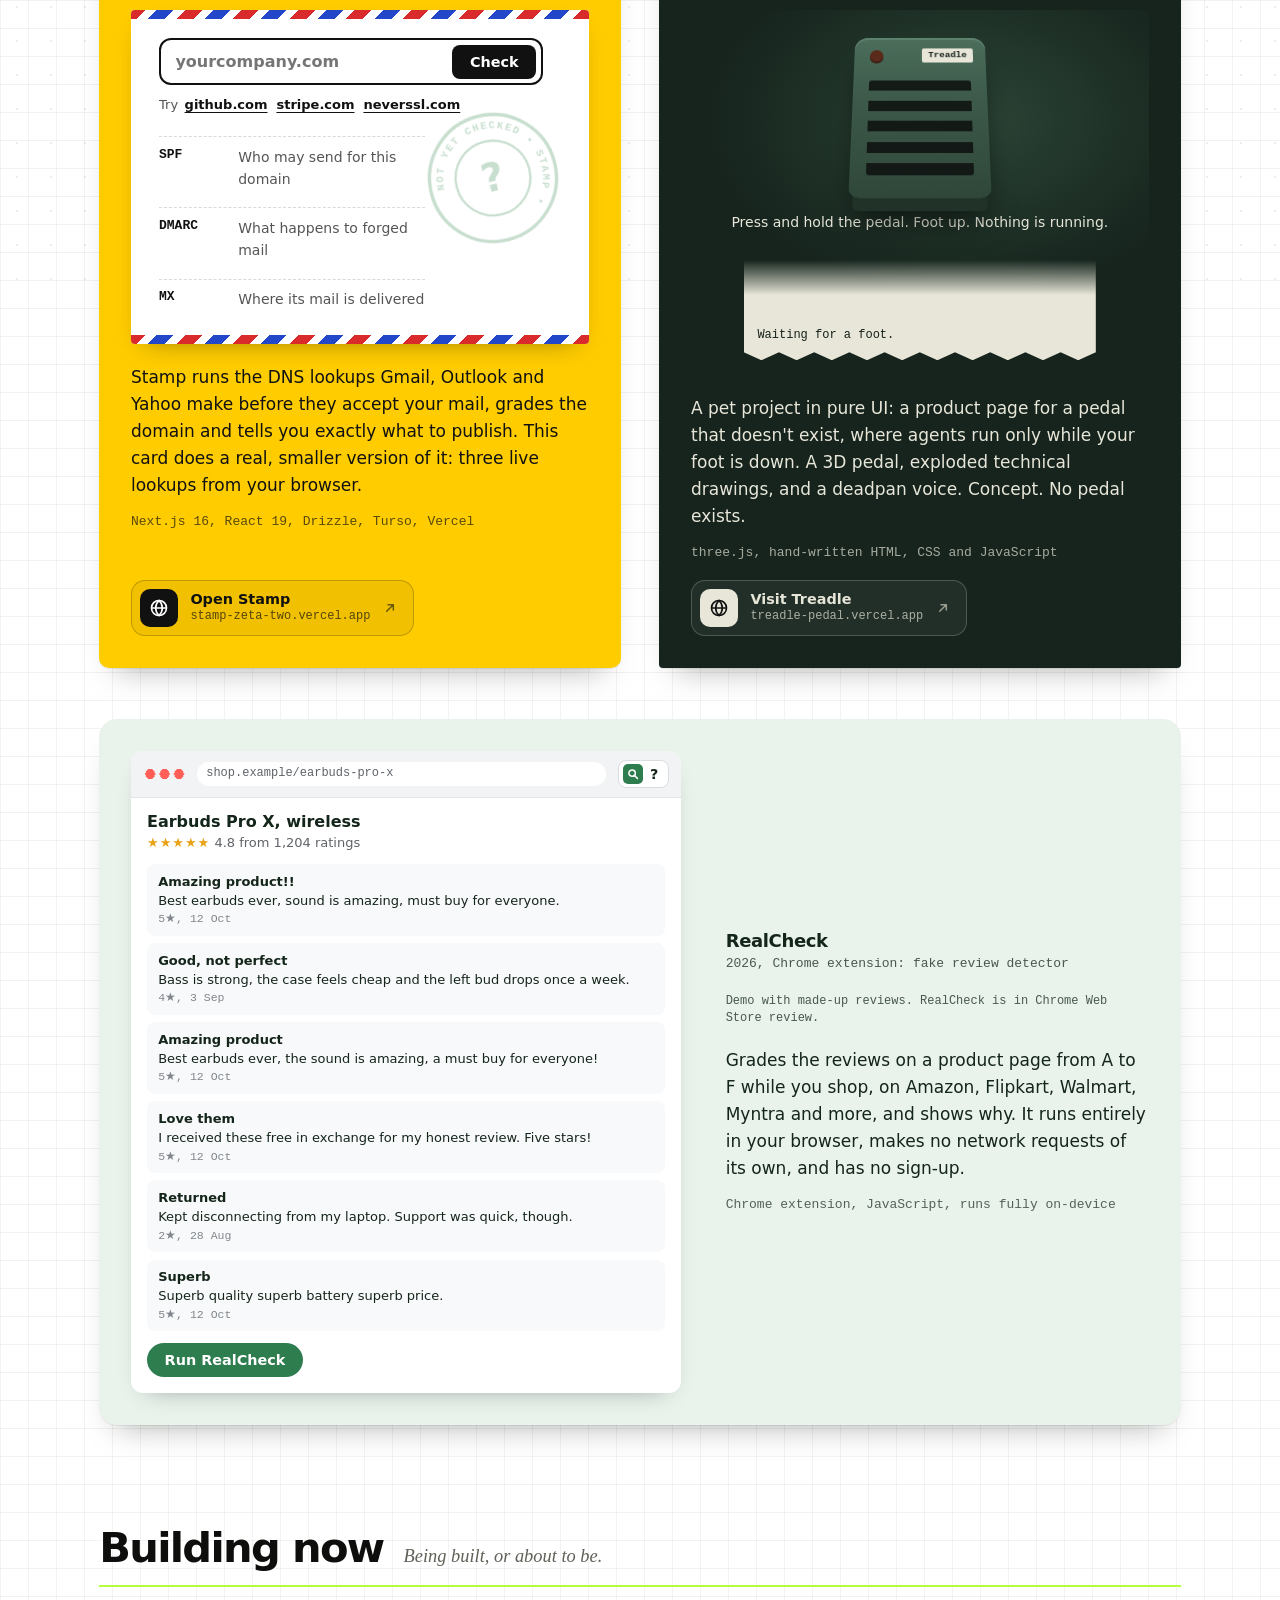
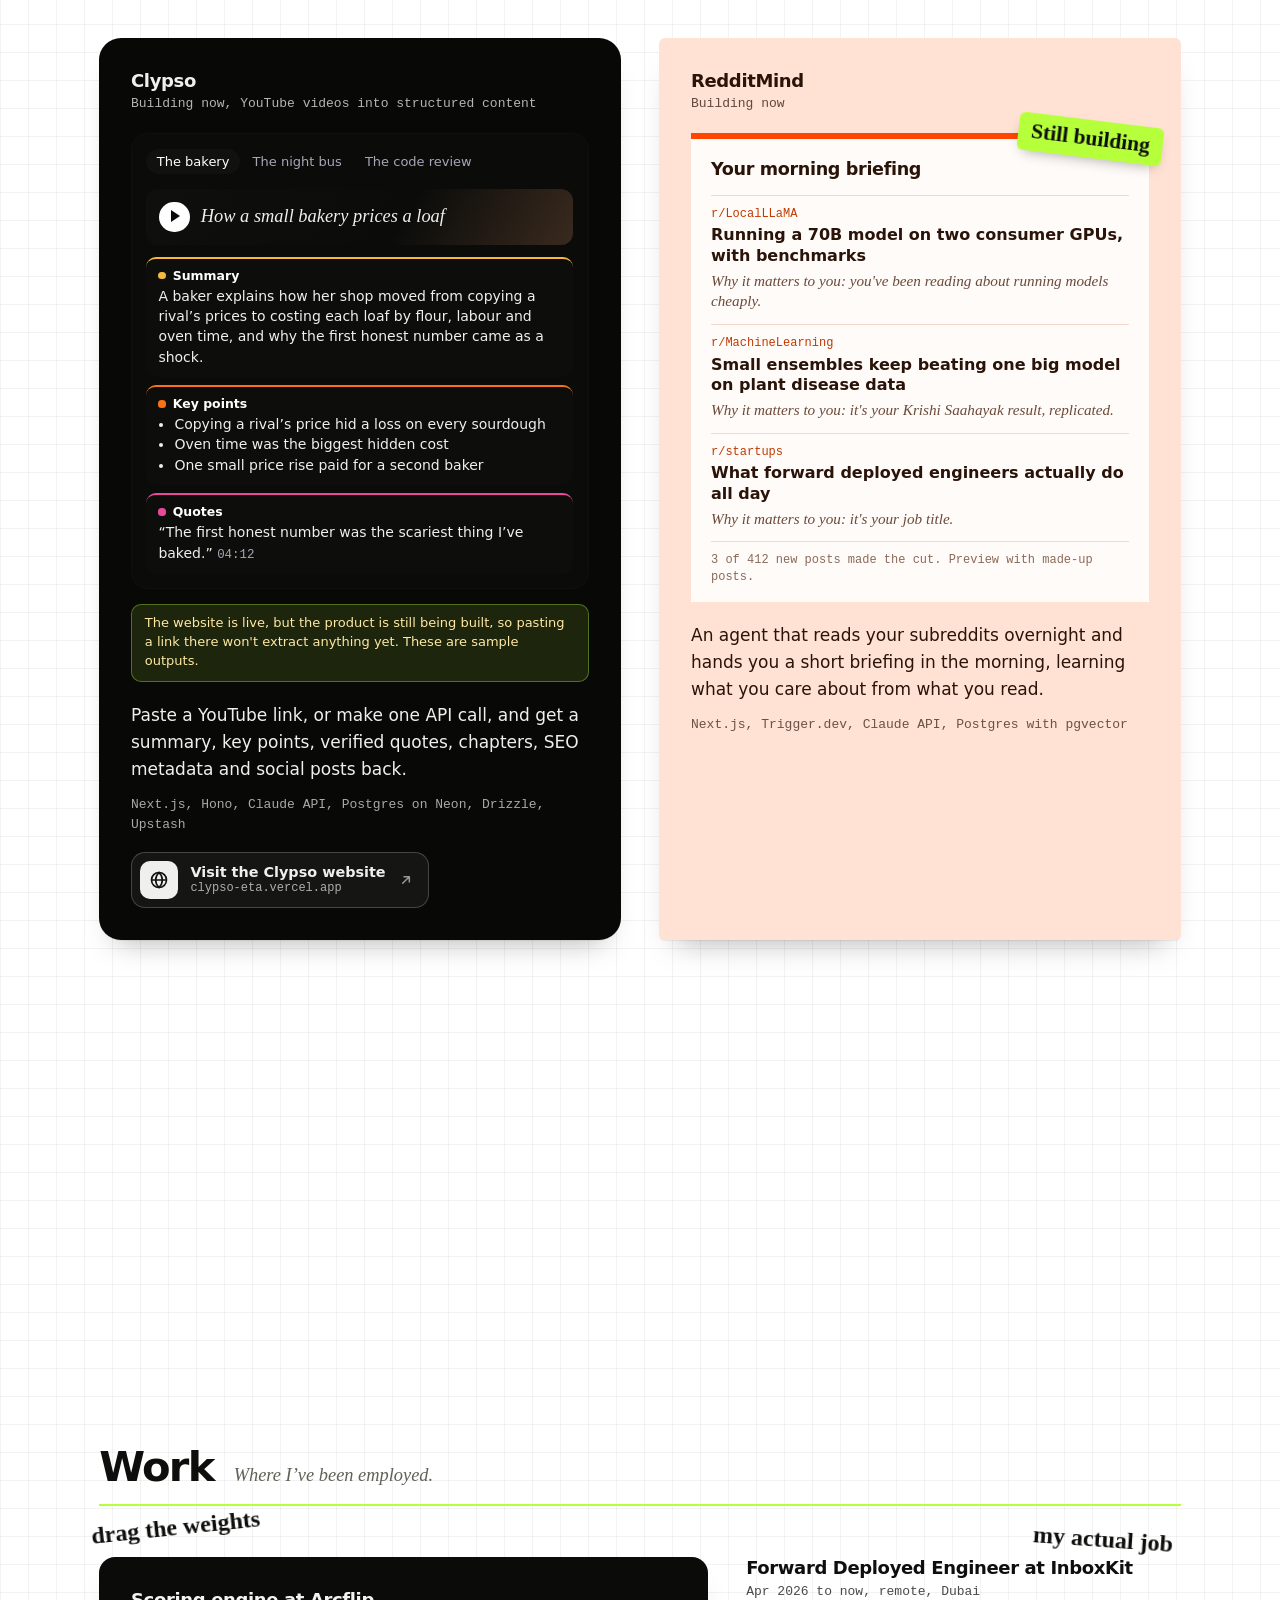
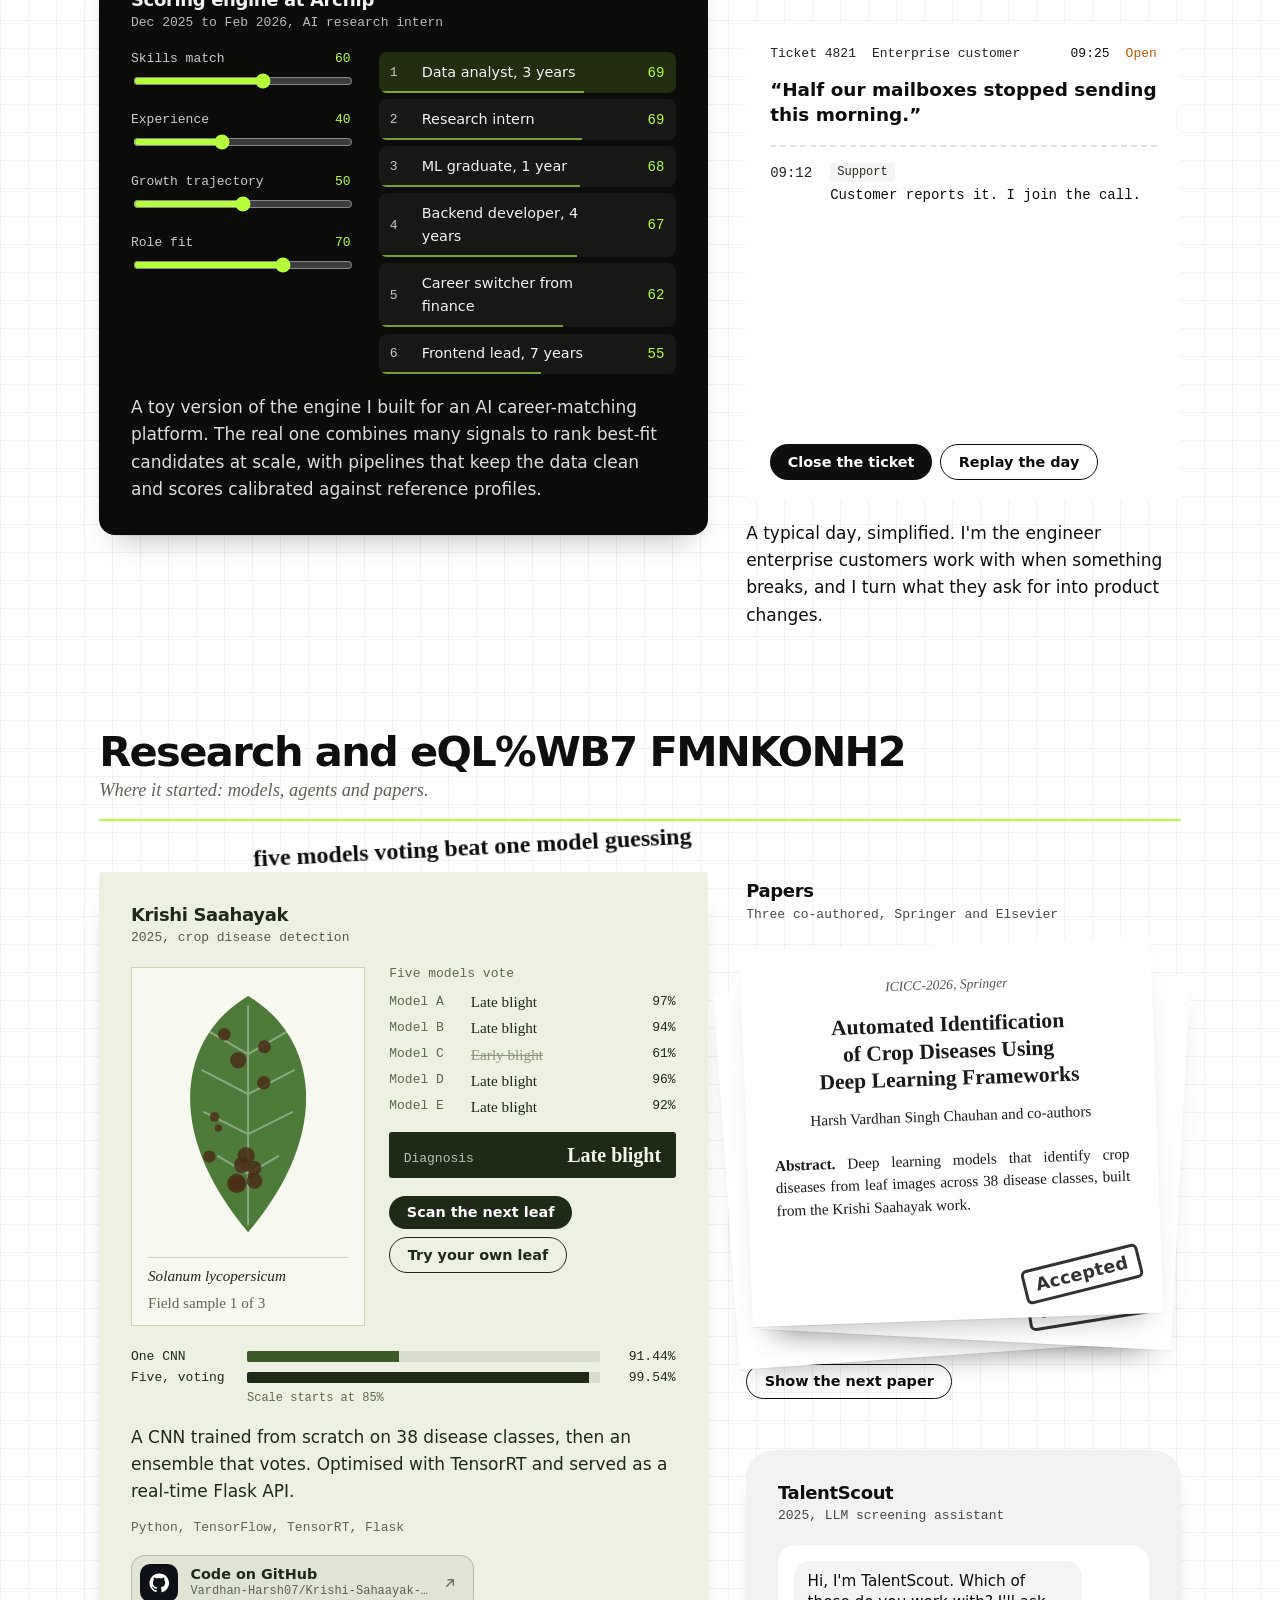
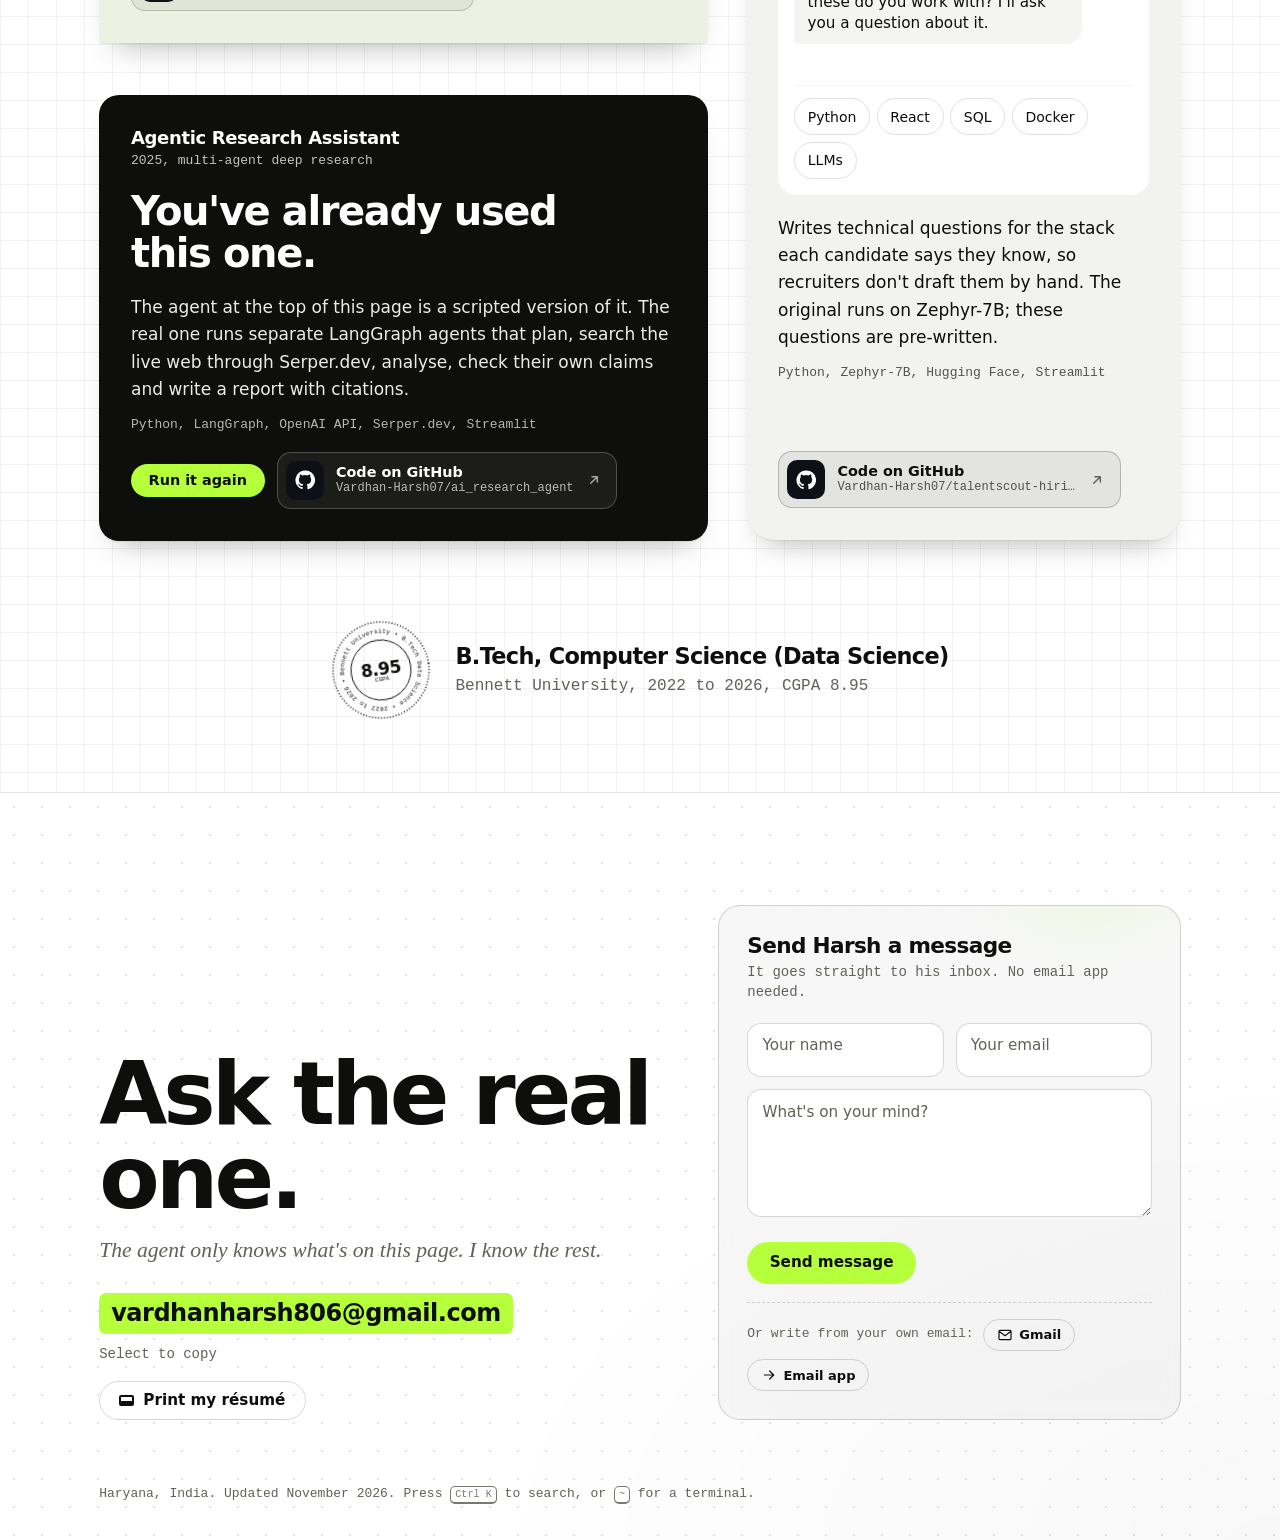
==== commit d56639fa: "Highlight the nickname line in the hero and the intro Co-Authored-By: Claude Opus 5.5 <noreply@anthr" ====
--- a/index.html
+++ b/index.html
@@ -20,13 +20,13 @@
   <meta name="twitter:description" content="Ask an agent about Harsh, then poke the things he built.">
   <meta name="twitter:image" content="https://vardhan-harsh07.github.io/og.png">
   <meta name="theme-color" content="#FFFFFF">
-  <script src="boot.js?v=20261109195653"></script>
+  <script src="boot.js?v=20261109200520"></script>
   <link rel="icon" href="favicon.svg?v=20261109195653" type="image/svg+xml" id="favicon">
   <link rel="apple-touch-icon" href="apple-touch-icon.png">
   <link rel="preconnect" href="https://fonts.googleapis.com">
   <link rel="preconnect" href="https://fonts.gstatic.com" crossorigin>
   <link href="https://fonts.googleapis.com/css2?family=Caveat:wght@500;700&family=Geist+Mono:wght@400;500&family=Geist:wght@400;500;600&family=Newsreader:ital,opsz,wght@0,6..72,400;0,6..72,600;1,6..72,400&family=Unbounded:wght@500;700;800&display=swap" rel="stylesheet">
-  <link rel="stylesheet" href="styles.css?v=20261109195653">
+  <link rel="stylesheet" href="styles.css?v=20261109200520">
 </head>
 <body>
   <div class="progress" aria-hidden="true"></div>
@@ -39,7 +39,7 @@
       <rect class="intro-smile" x="21" y="45" width="22" height="5.5" rx="2.75" fill="#B6FF3B"/>
     </svg>
     <p class="intro-name"><span>Harsh</span> <span>Vardhan</span></p>
-    <p class="intro-nick">People call him Harsh. Friends call him Vardhan.</p>
+    <p class="intro-nick">People call him <mark>Harsh</mark>. Friends call him <mark>Vardhan</mark>.</p>
   </div>
   <a class="skip" href="#exhibits">Skip to the exhibits</a>
 
@@ -108,6 +108,7 @@
 
     <div class="stage">
       <div class="main">
+        <p class="nick">People call him <mark>Harsh</mark>. Friends call him <mark>Vardhan</mark>.</p>
         <form class="ask" autocomplete="off">
           <label for="q">Ask about Harsh</label>
           <p class="scribble scribble-ask" aria-hidden="true">ask it anything about me
@@ -648,6 +649,6 @@
 
   <p class="toast" role="status" aria-live="polite"></p>
 
-  <script src="script.js?v=20261109195653"></script>
+  <script src="script.js?v=20261109200520"></script>
 </body>
 </html>
--- a/styles.css
+++ b/styles.css
@@ -1587,4 +1587,27 @@
 .mark-hv { position: relative; font: 800 1.35rem/1 var(--display); letter-spacing: -0.04em; padding-bottom: 0.3rem; }
 .mark-hv::after { content: ""; position: absolute; left: 0; right: 0; bottom: 0; height: 0.28rem; border-radius: 99px; background: var(--marker); transform-origin: left; transition: transform 0.35s cubic-bezier(0.3, 1.4, 0.5, 1); }
 .mark:hover .mark-hv::after { transform: scaleX(1.25); }
-.intro-nick { font: 400 1rem/1.4 var(--serif); font-style: italic; color: rgba(255, 255, 255, 0.7); animation: rise-up 0.6s cubic-bezier(0.2, 0.9, 0.2, 1) 0.9s both; }
+.intro-nick { font: 400 clamp(1.15rem, 2.4vw, 1.5rem)/1.4 var(--serif); font-style: italic; color: #FFFFFF; animation: rise-up 0.6s cubic-bezier(0.2, 0.9, 0.2, 1) 0.9s both; }
+
+/* Nickname line: the two names in highlighter */
+.nick { margin-bottom: 1.6rem; font: 400 clamp(1.15rem, 2vw, 1.45rem)/1.35 var(--serif); font-style: italic; color: var(--on-ultra); }
+.nick mark, .intro-nick mark {
+  padding: 0 0.3em;
+  border-radius: 0.25em;
+  background: linear-gradient(var(--marker), var(--marker)) no-repeat 0 60% / 0% 85%;
+  color: inherit;
+  font-style: normal;
+  font-family: var(--display);
+  font-weight: 700;
+  font-size: 0.85em;
+  letter-spacing: -0.02em;
+  animation: mark-in 0.7s cubic-bezier(0.6, 0, 0.2, 1) backwards;
+  background-size: 100% 85%;
+}
+.nick mark { --from: var(--on-ultra); --to: var(--marker-ink); color: var(--to); }
+.intro-nick mark { --from: #FFFFFF; --to: #0E0F0C; color: var(--to); }
+.nick mark + * , .nick mark:last-of-type { animation-delay: 0.45s; }
+.intro-nick mark { animation-delay: 1.1s; }
+.intro-nick mark:last-of-type { animation-delay: 1.35s; }
+@keyframes mark-in { from { color: var(--from); background-size: 0% 85%; } to { background-size: 100% 85%; color: var(--to); } }
+@media (prefers-reduced-motion: reduce) { .nick mark, .intro-nick mark { animation: none; background-size: 100% 85%; } }
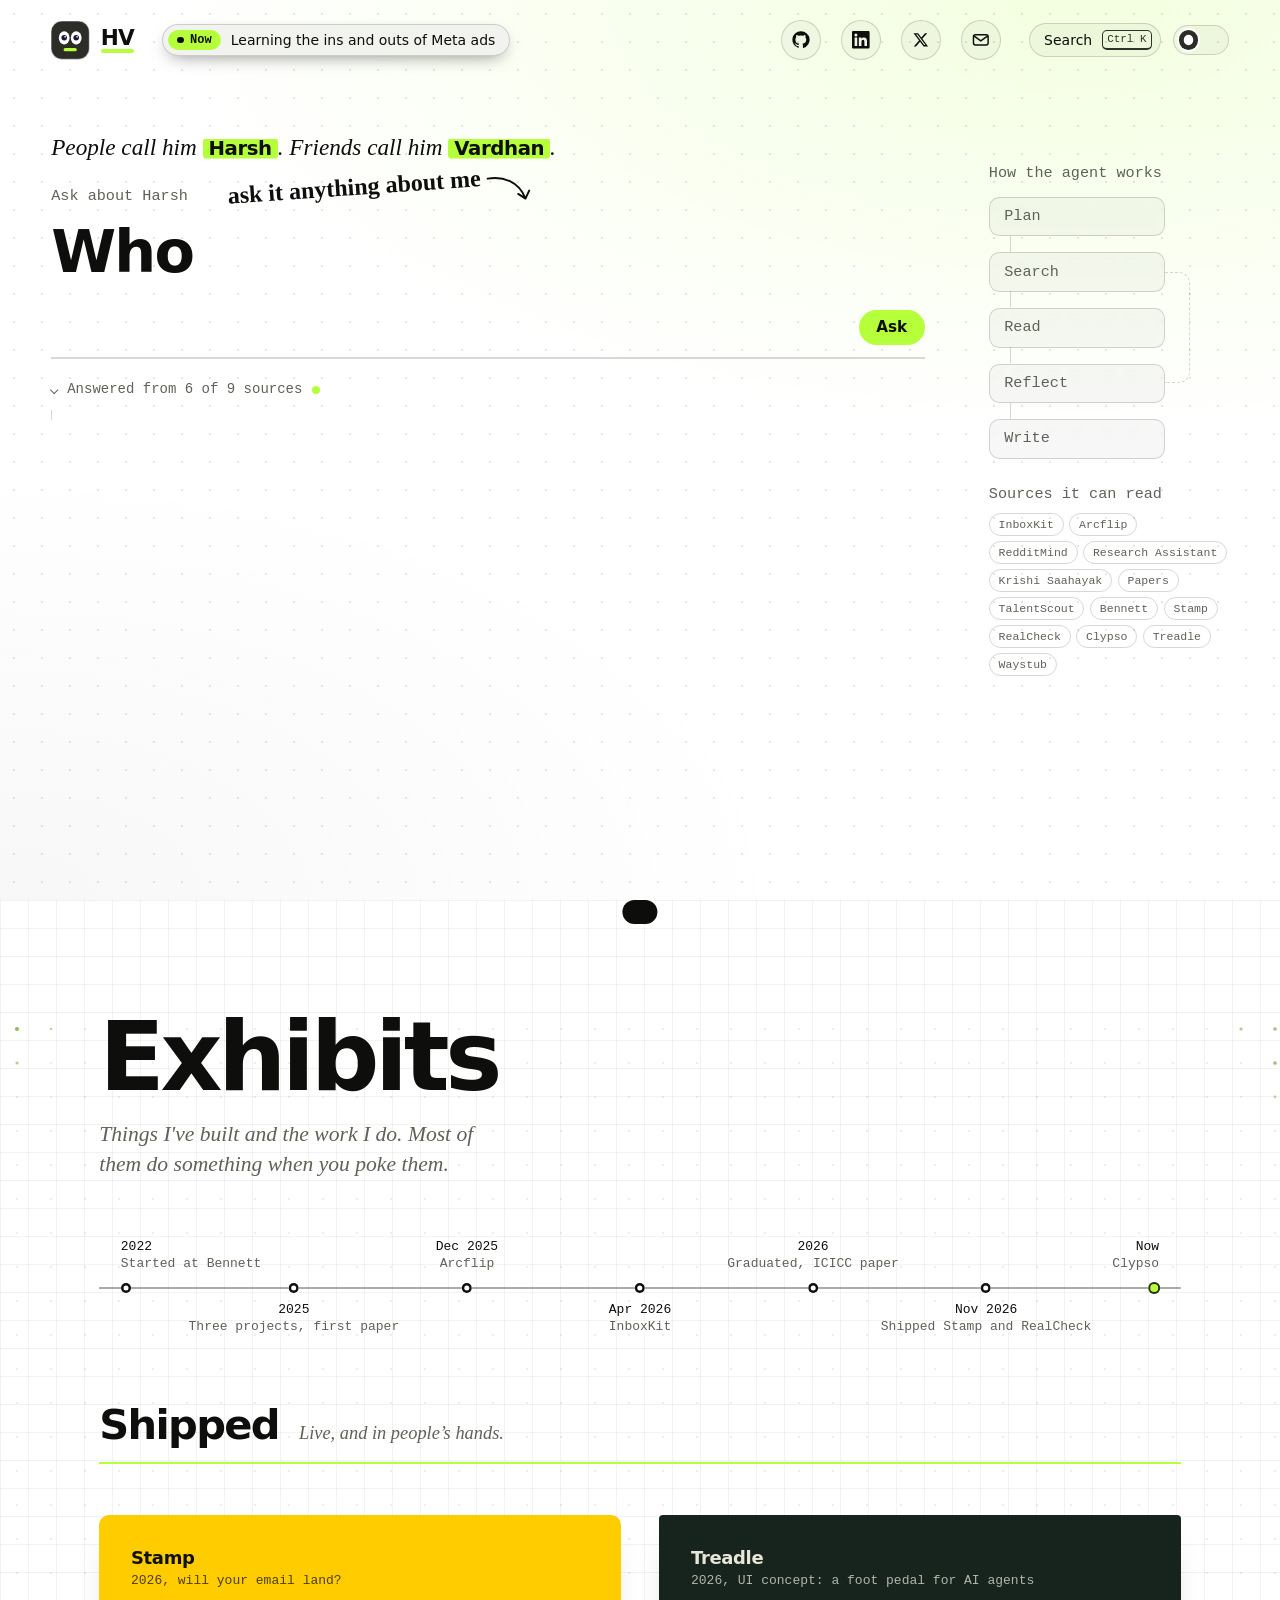
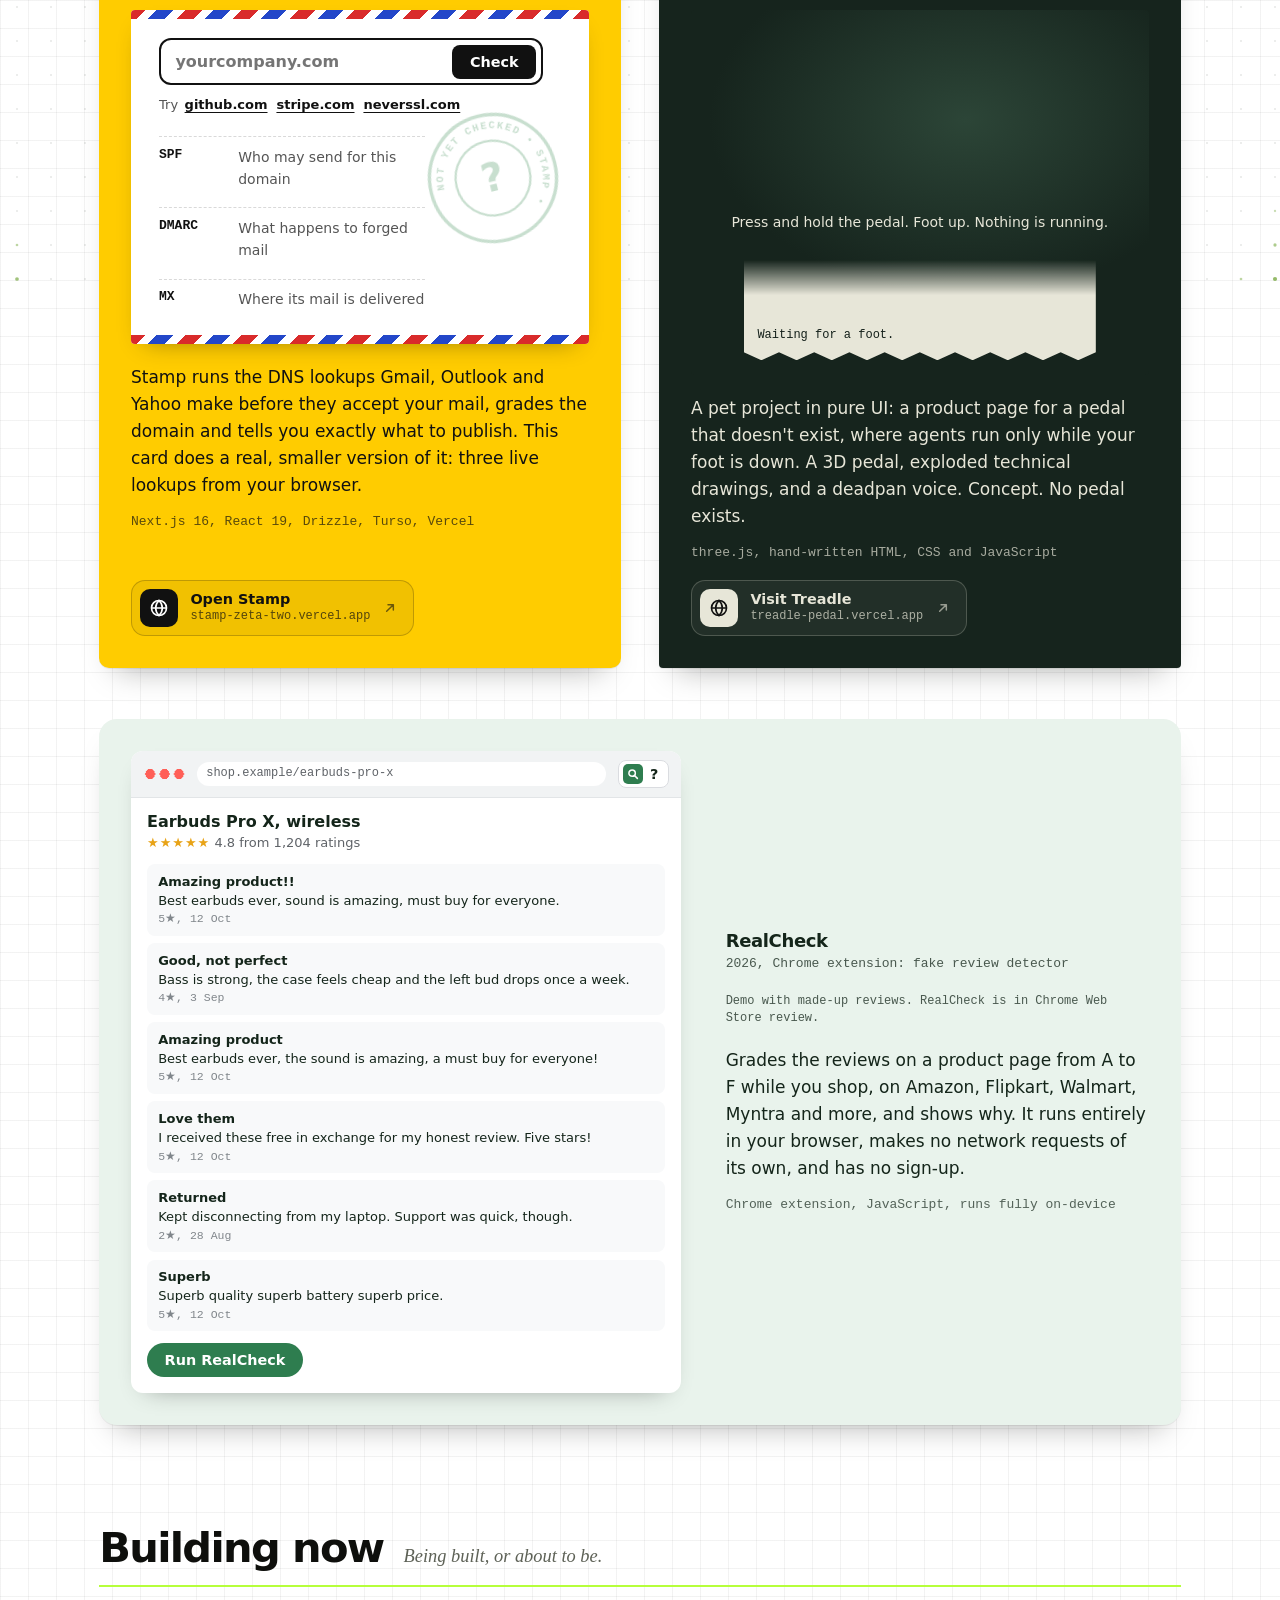
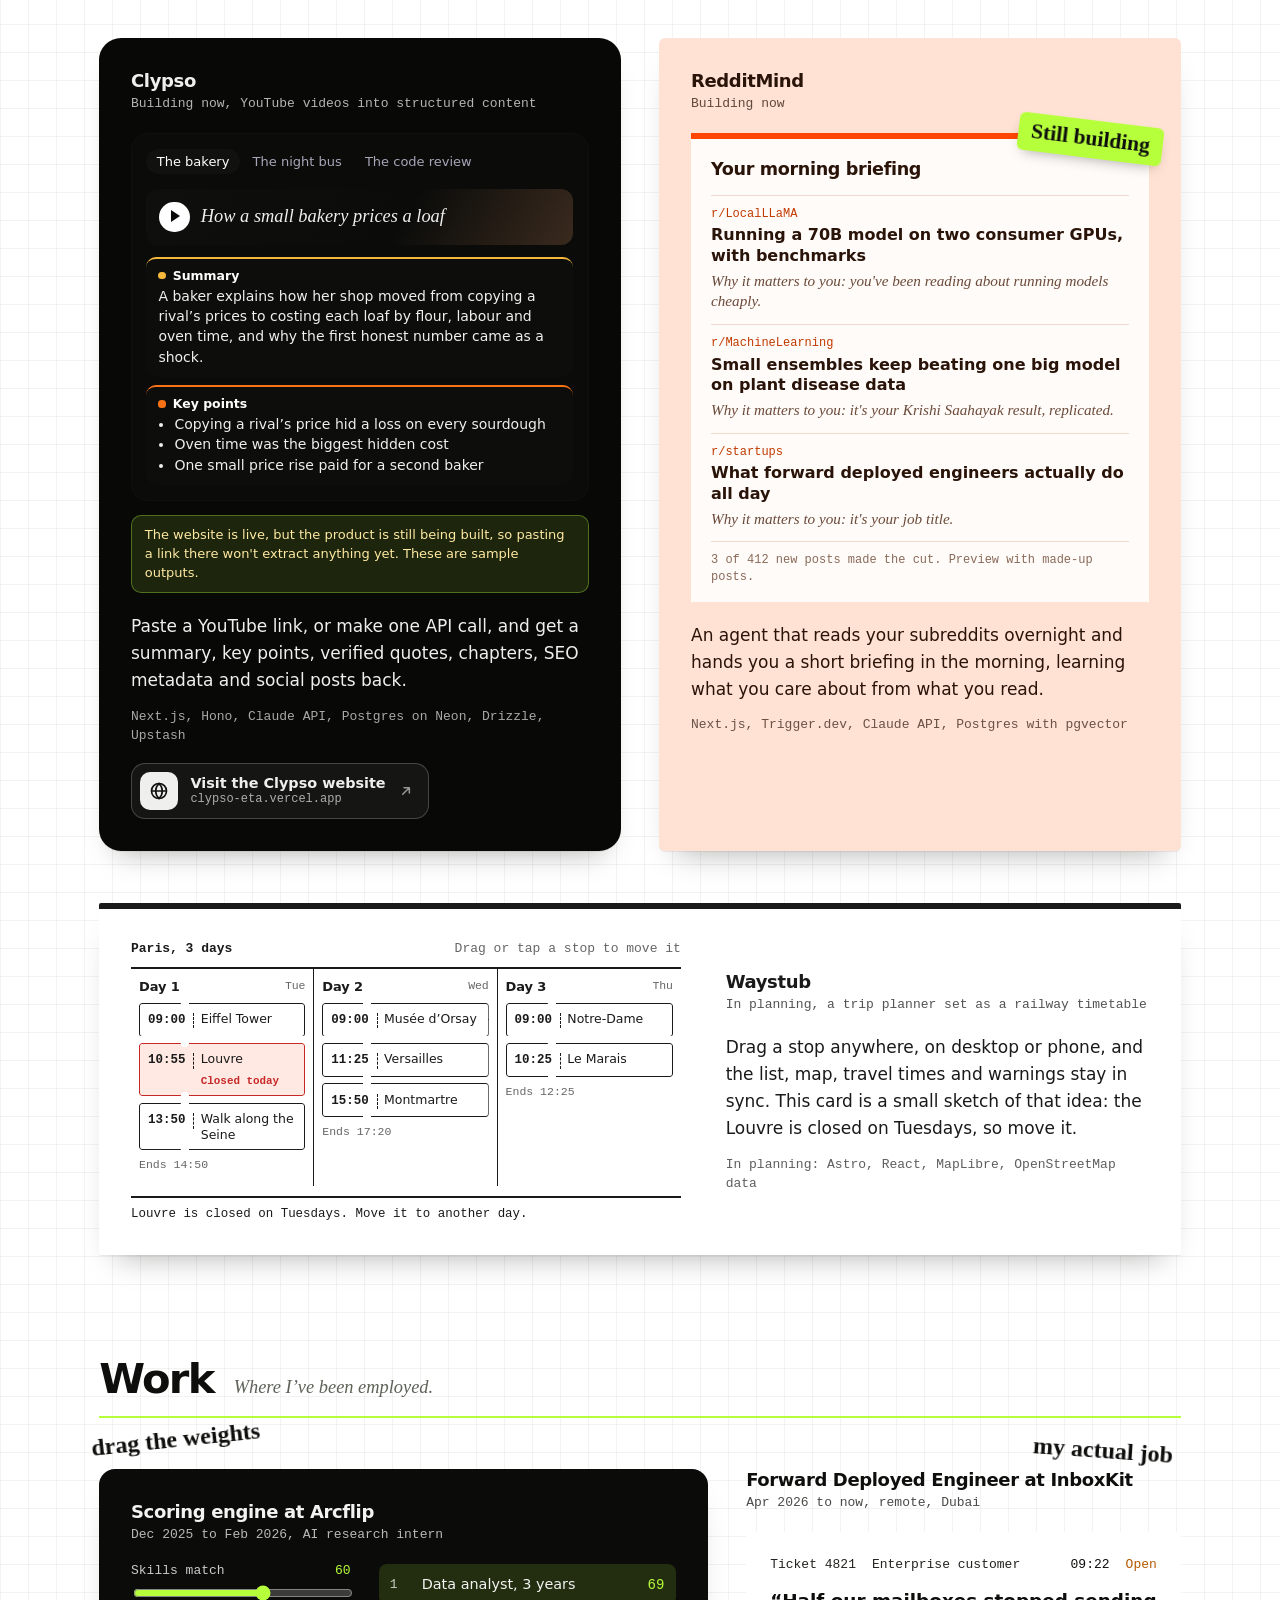
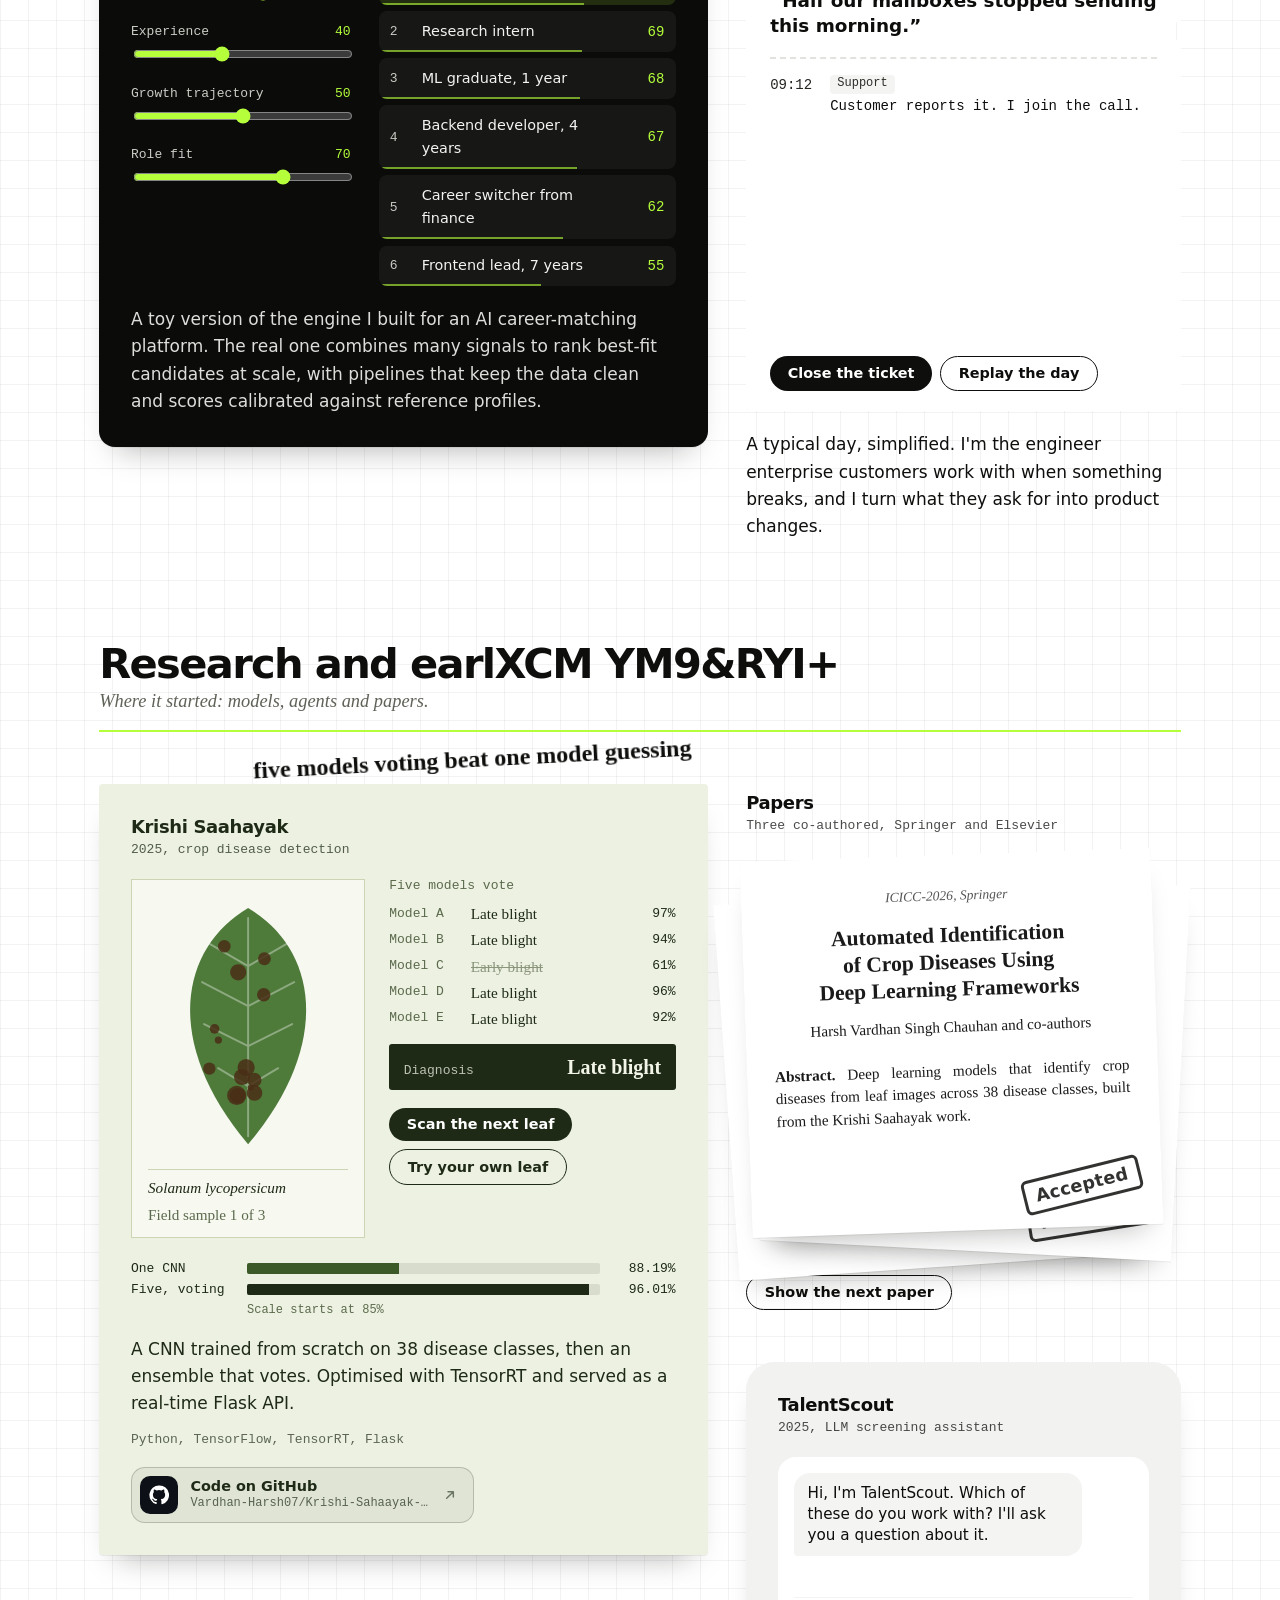
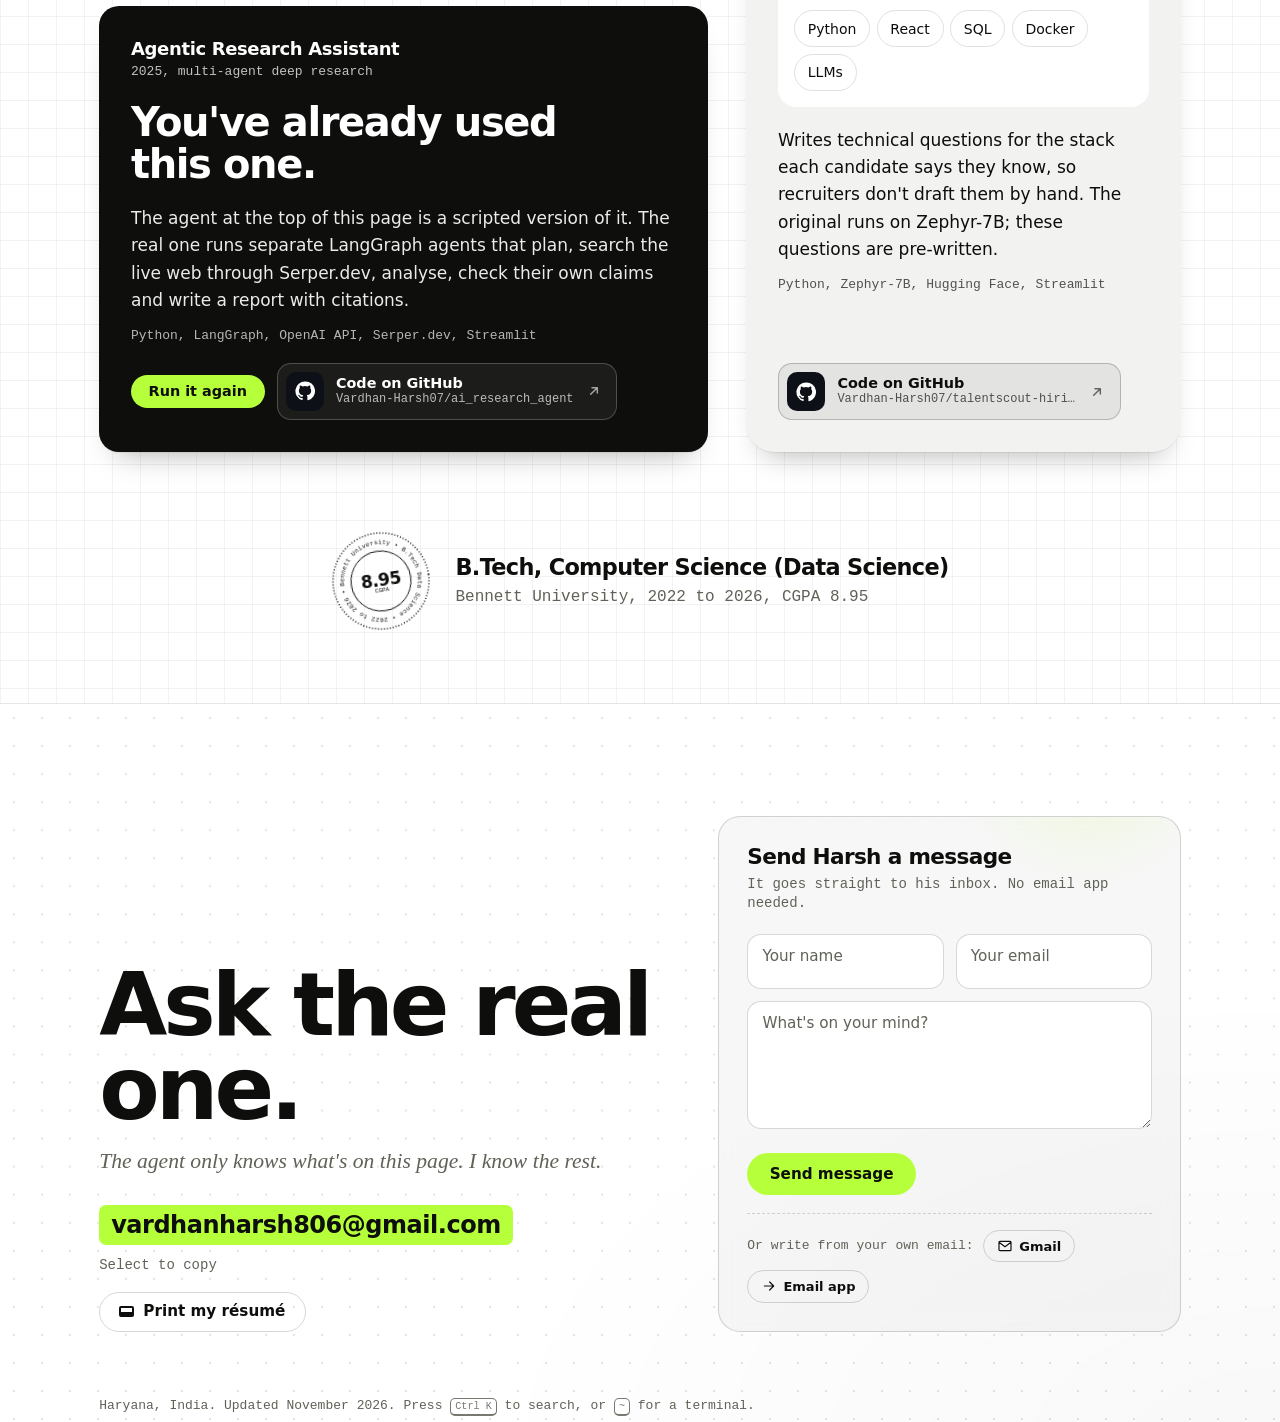
==== commit c0d8db34: "Serve the site at vardhan.live Co-Authored-By: Claude Opus 5.5 <noreply@anthropic.com>" ====
--- a/index.html
+++ b/index.html
@@ -10,17 +10,18 @@
   <meta property="og:title" content="Harsh Vardhan Singh Chauhan">
   <meta property="og:description" content="Ask an agent about Harsh, then poke the things he built.">
   <meta property="og:type" content="website">
-  <meta property="og:url" content="https://vardhan-harsh07.github.io/">
-  <meta property="og:image" content="https://vardhan-harsh07.github.io/og.png">
+  <meta property="og:url" content="https://vardhan.live/">
+  <meta property="og:image" content="https://vardhan.live/og.png">
   <meta property="og:image:width" content="1200">
   <meta property="og:image:height" content="630">
   <meta property="og:image:alt" content="Who is Harsh Vardhan? An agent answers, with citations.">
   <meta name="twitter:card" content="summary_large_image">
   <meta name="twitter:title" content="Harsh Vardhan Singh Chauhan">
   <meta name="twitter:description" content="Ask an agent about Harsh, then poke the things he built.">
-  <meta name="twitter:image" content="https://vardhan-harsh07.github.io/og.png">
+  <meta name="twitter:image" content="https://vardhan.live/og.png">
   <meta name="theme-color" content="#FFFFFF">
   <script src="boot.js?v=20261109200520"></script>
+  <link rel="canonical" href="https://vardhan.live/">
   <link rel="icon" href="favicon.svg?v=20261109195653" type="image/svg+xml" id="favicon">
   <link rel="apple-touch-icon" href="apple-touch-icon.png">
   <link rel="preconnect" href="https://fonts.googleapis.com">
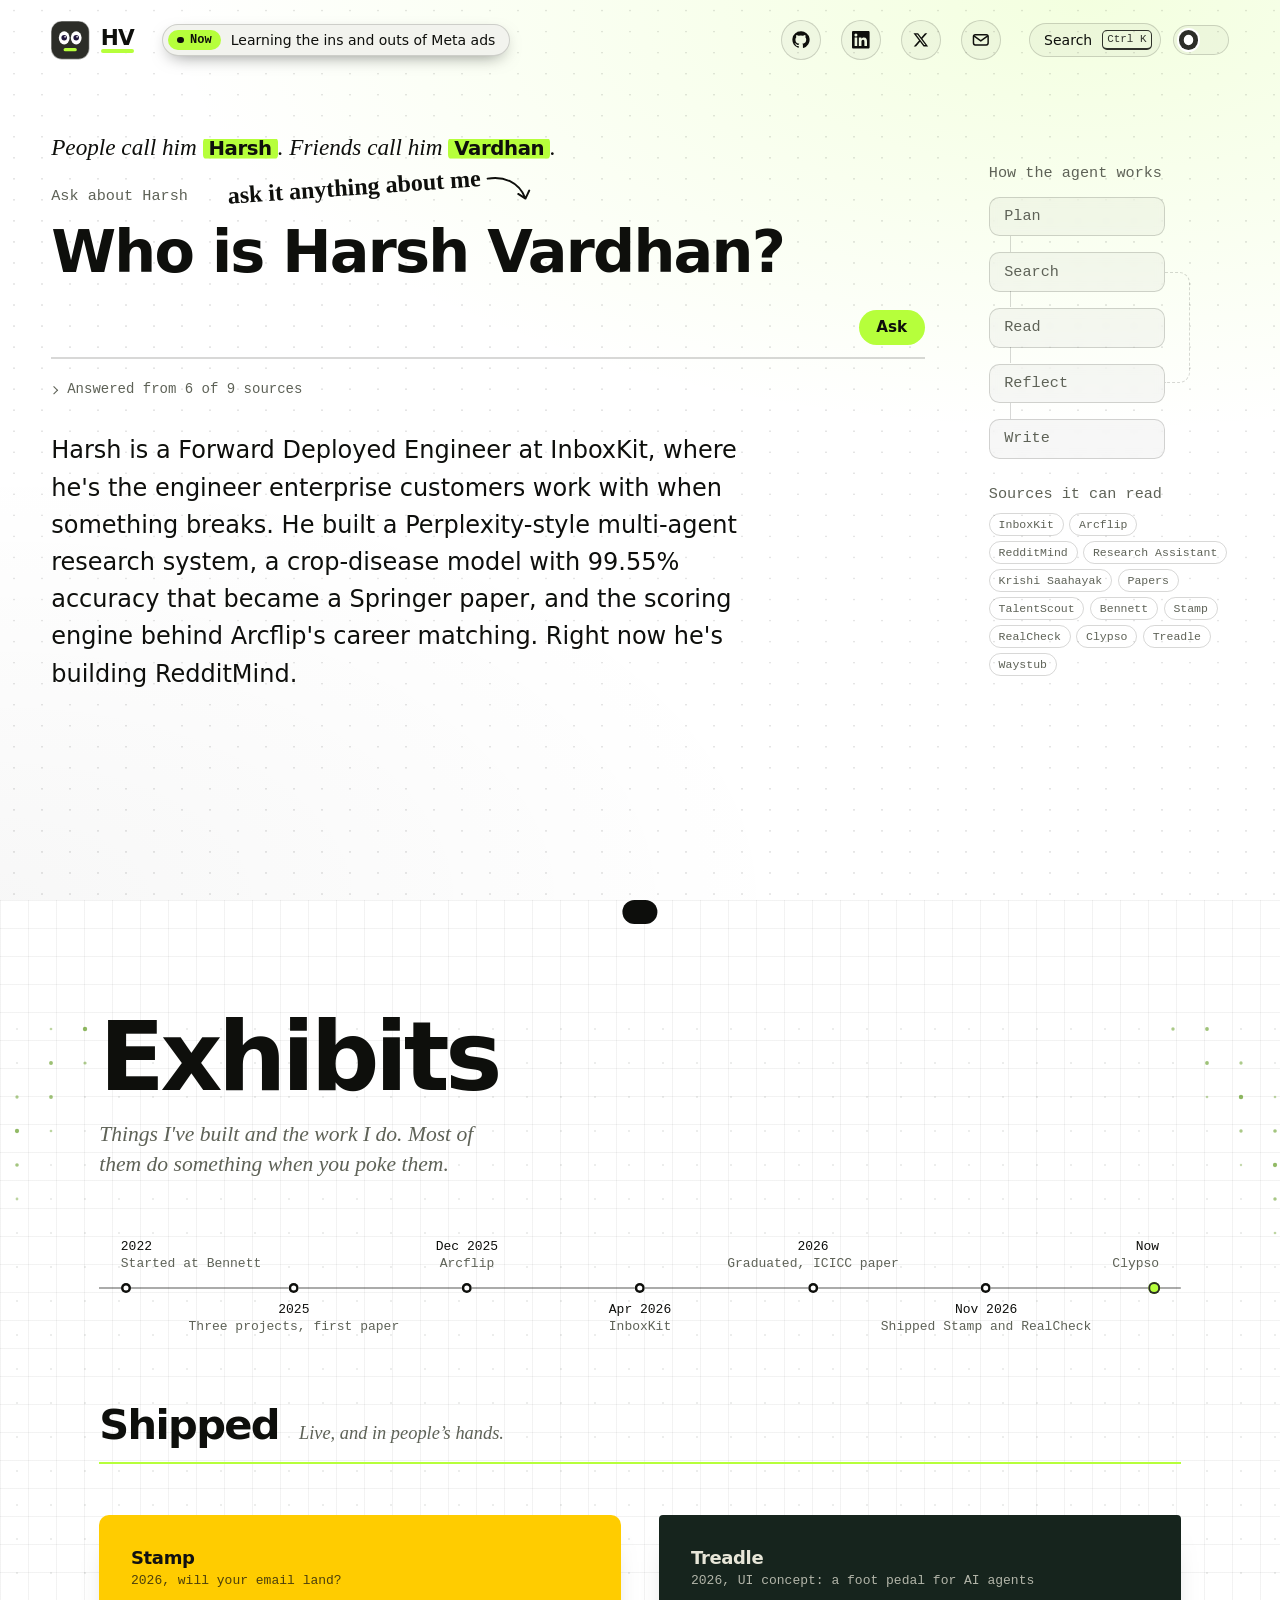
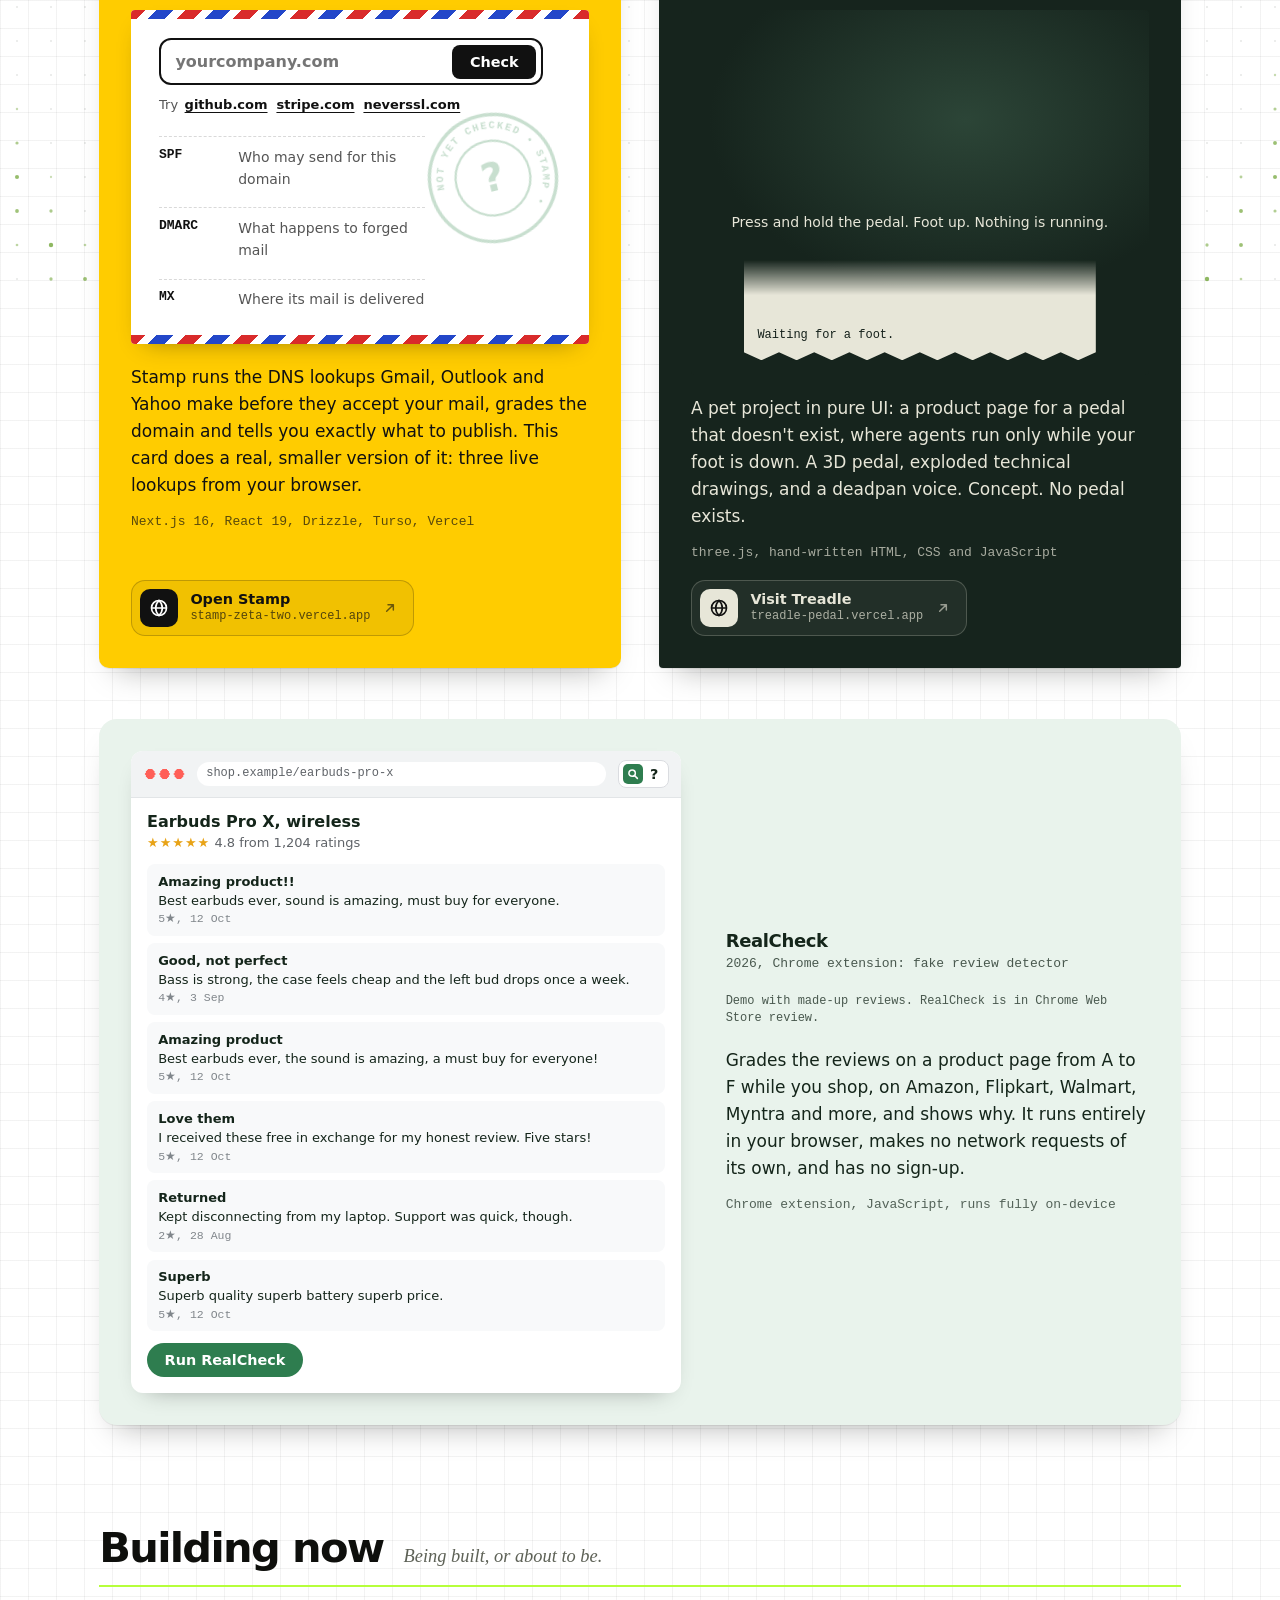
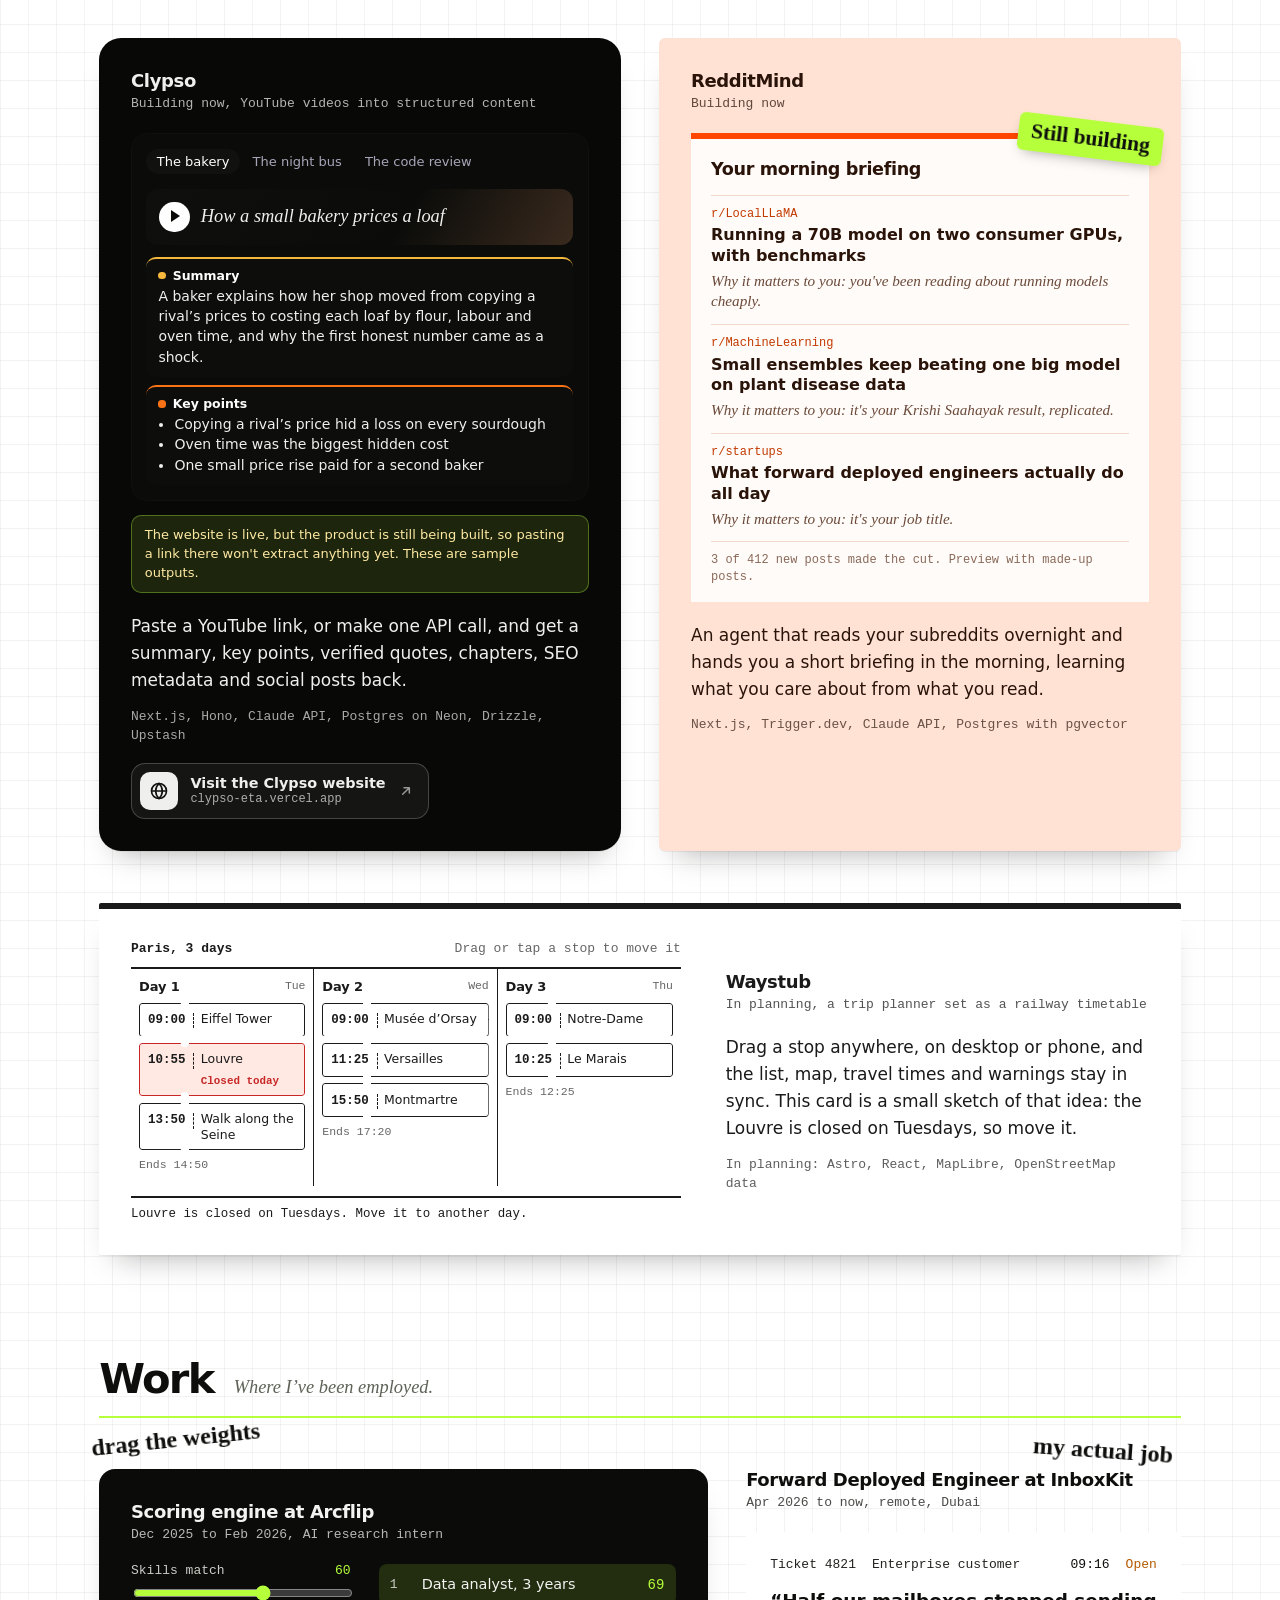
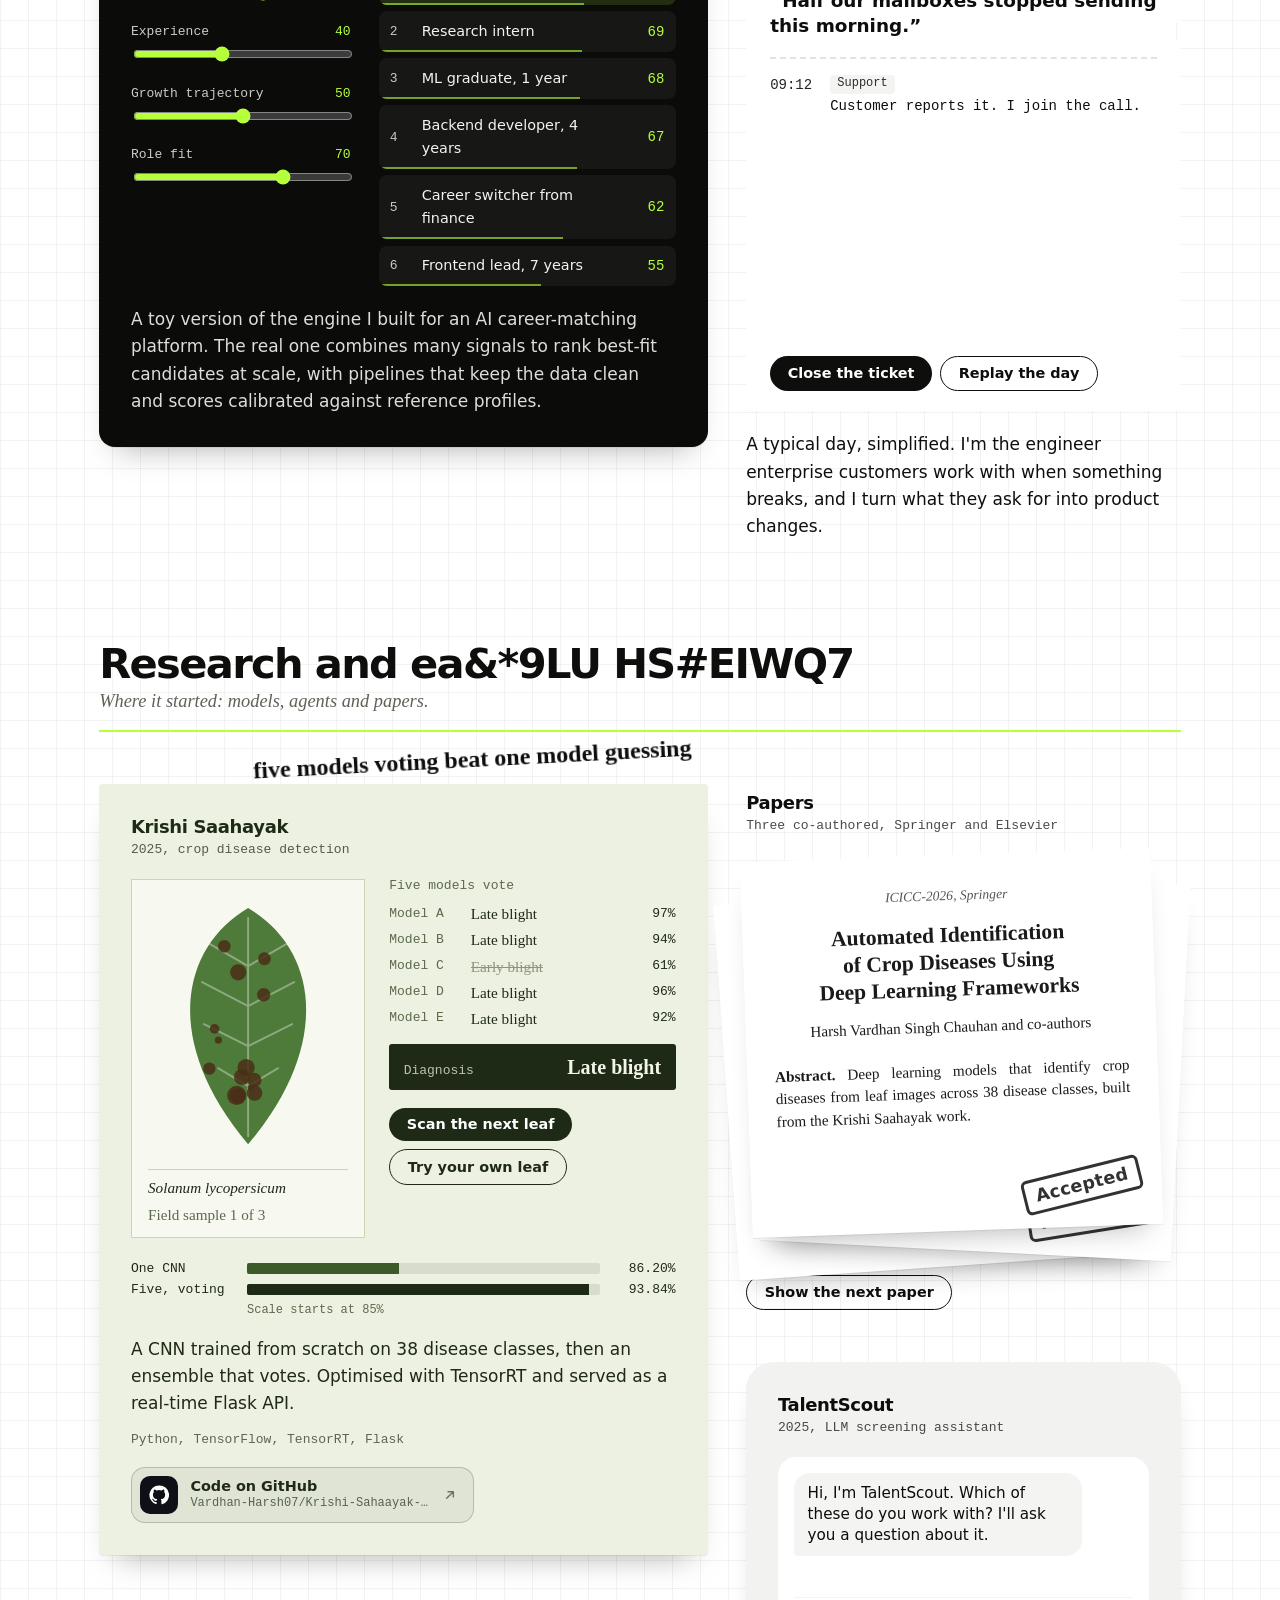
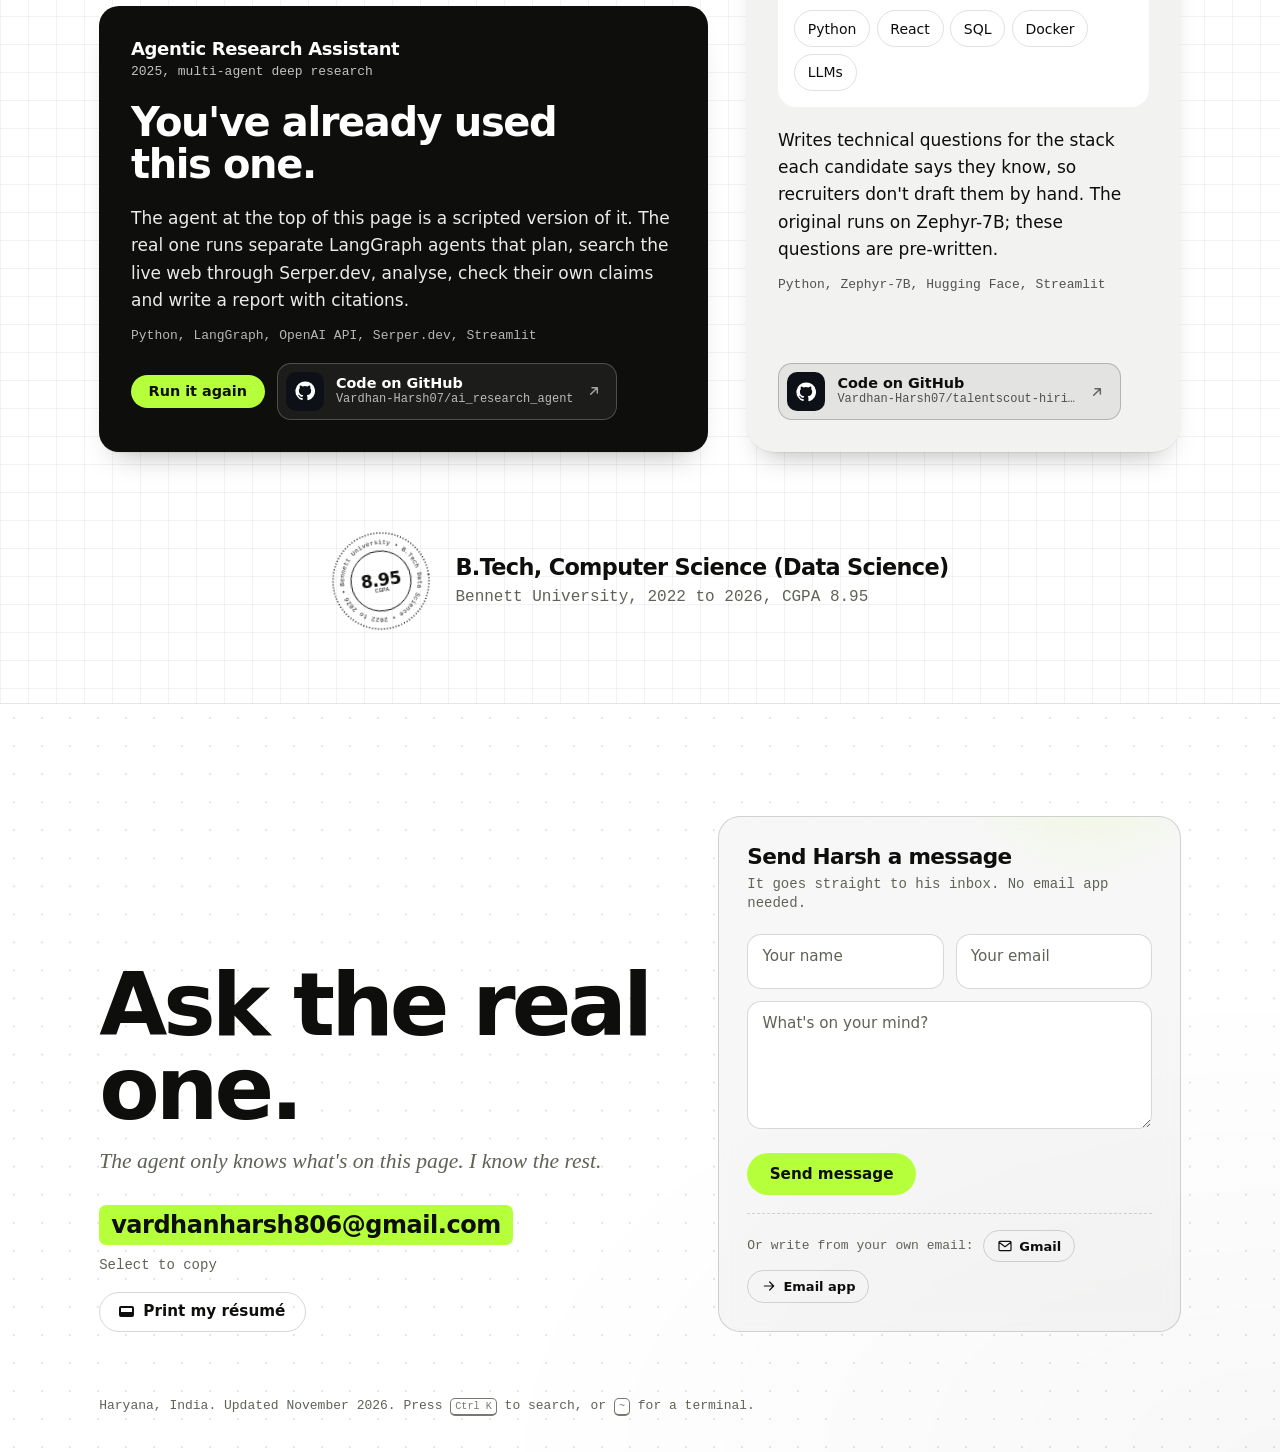
==== commit dece19a8: "Phones: the question comes first, agent steps after it Co-Authored-By: Claude Opus 5.5 <noreply@anth" ====
--- a/index.html
+++ b/index.html
@@ -20,14 +20,14 @@
   <meta name="twitter:description" content="Ask an agent about Harsh, then poke the things he built.">
   <meta name="twitter:image" content="https://vardhan.live/og.png">
   <meta name="theme-color" content="#FFFFFF">
-  <script src="boot.js?v=20261109200520"></script>
+  <script src="boot.js?v=20261110054309"></script>
   <link rel="canonical" href="https://vardhan.live/">
   <link rel="icon" href="favicon.svg?v=20261109195653" type="image/svg+xml" id="favicon">
   <link rel="apple-touch-icon" href="apple-touch-icon.png">
   <link rel="preconnect" href="https://fonts.googleapis.com">
   <link rel="preconnect" href="https://fonts.gstatic.com" crossorigin>
   <link href="https://fonts.googleapis.com/css2?family=Caveat:wght@500;700&family=Geist+Mono:wght@400;500&family=Geist:wght@400;500;600&family=Newsreader:ital,opsz,wght@0,6..72,400;0,6..72,600;1,6..72,400&family=Unbounded:wght@500;700;800&display=swap" rel="stylesheet">
-  <link rel="stylesheet" href="styles.css?v=20261109200520">
+  <link rel="stylesheet" href="styles.css?v=20261110054309">
 </head>
 <body>
   <div class="progress" aria-hidden="true"></div>
@@ -650,6 +650,6 @@
 
   <p class="toast" role="status" aria-live="polite"></p>
 
-  <script src="script.js?v=20261109200520"></script>
+  <script src="script.js?v=20261110054309"></script>
 </body>
 </html>
--- a/styles.css
+++ b/styles.css
@@ -1107,7 +1107,7 @@
   .bar nav { margin-left: 0; }
   .bar-tools { margin-left: auto; }
   .stage { grid-template-columns: minmax(0, 1fr); gap: 1.5rem; margin-top: 2.5rem; }
-  .graph { order: -1; padding-top: 0; }
+  .graph { order: 0; padding-top: 0; }
   .graph-title, .graph-note, .loop, .scribble-ask { display: none; }
   .flow { width: auto; display: flex; flex-wrap: wrap; gap: 0.4rem; }
   .flow li { padding: 0.4rem 0.65rem; font-size: 0.8125rem; border-radius: 999px; }
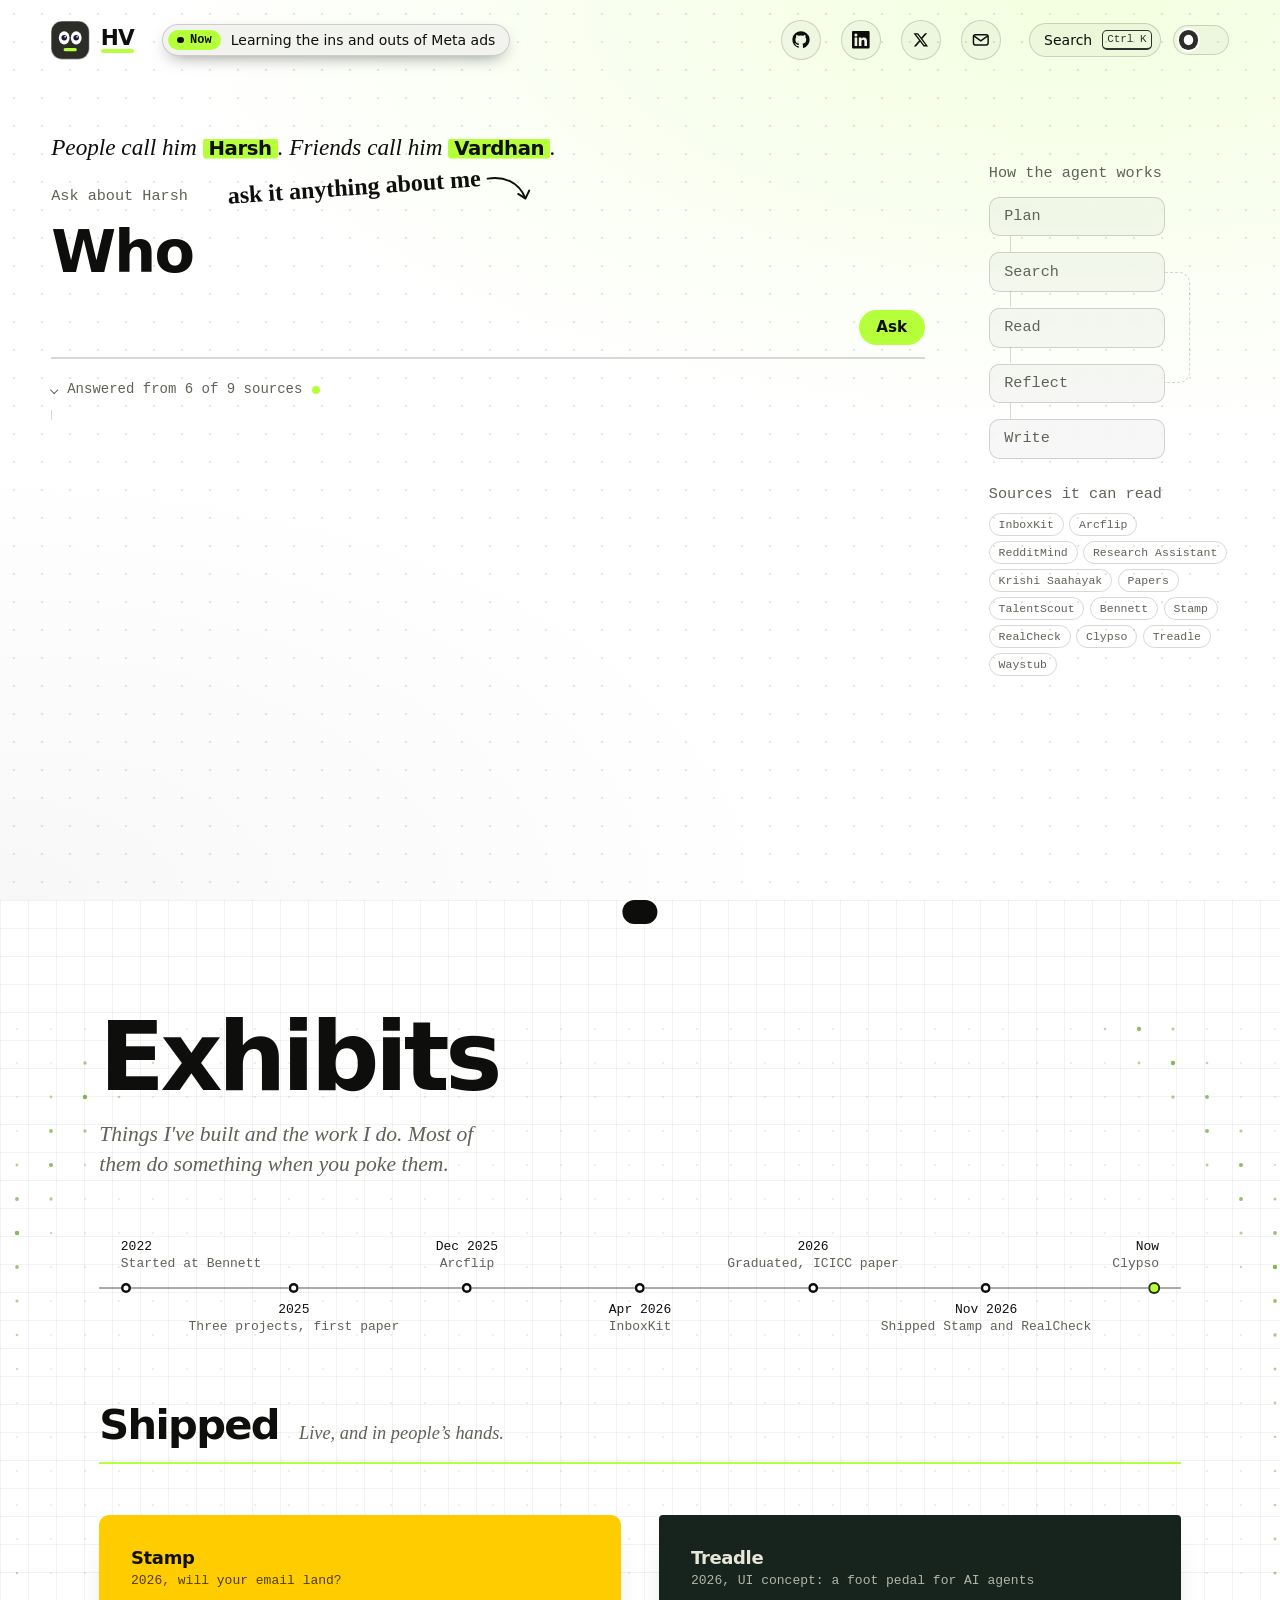
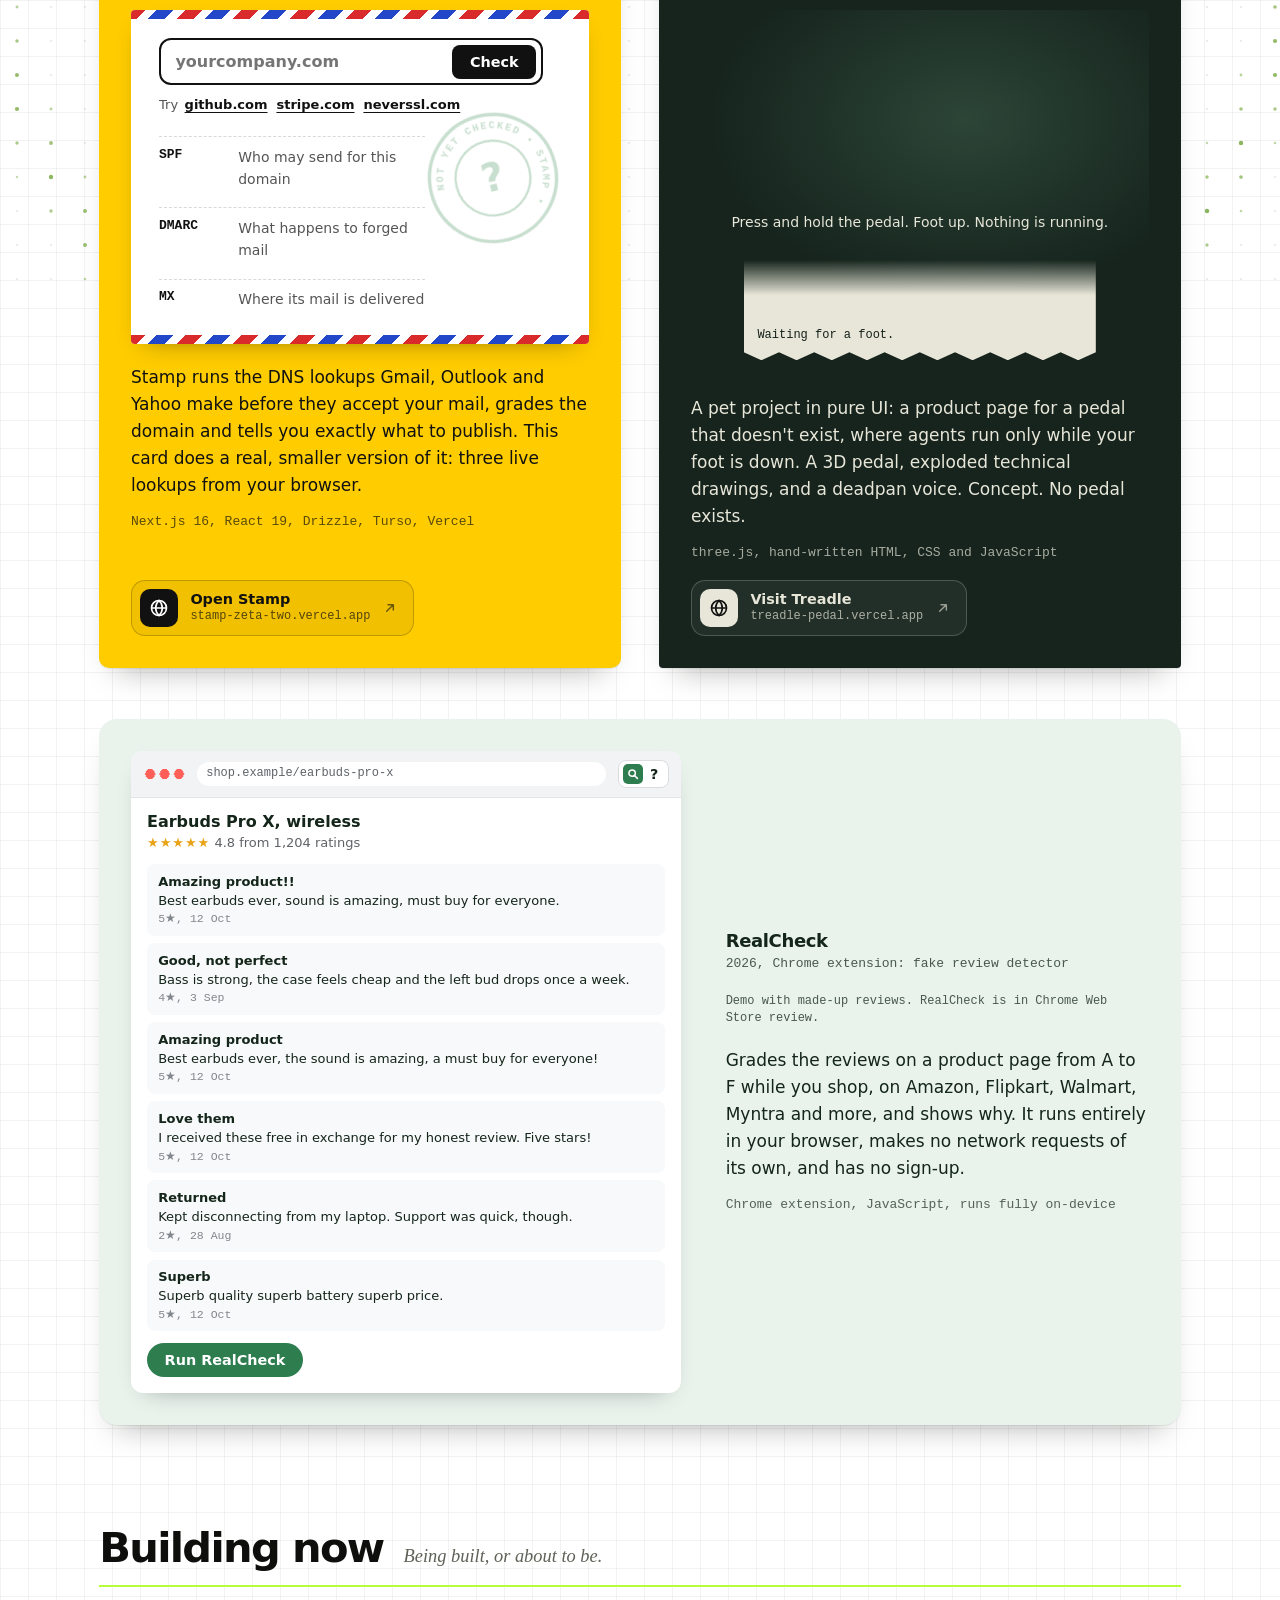
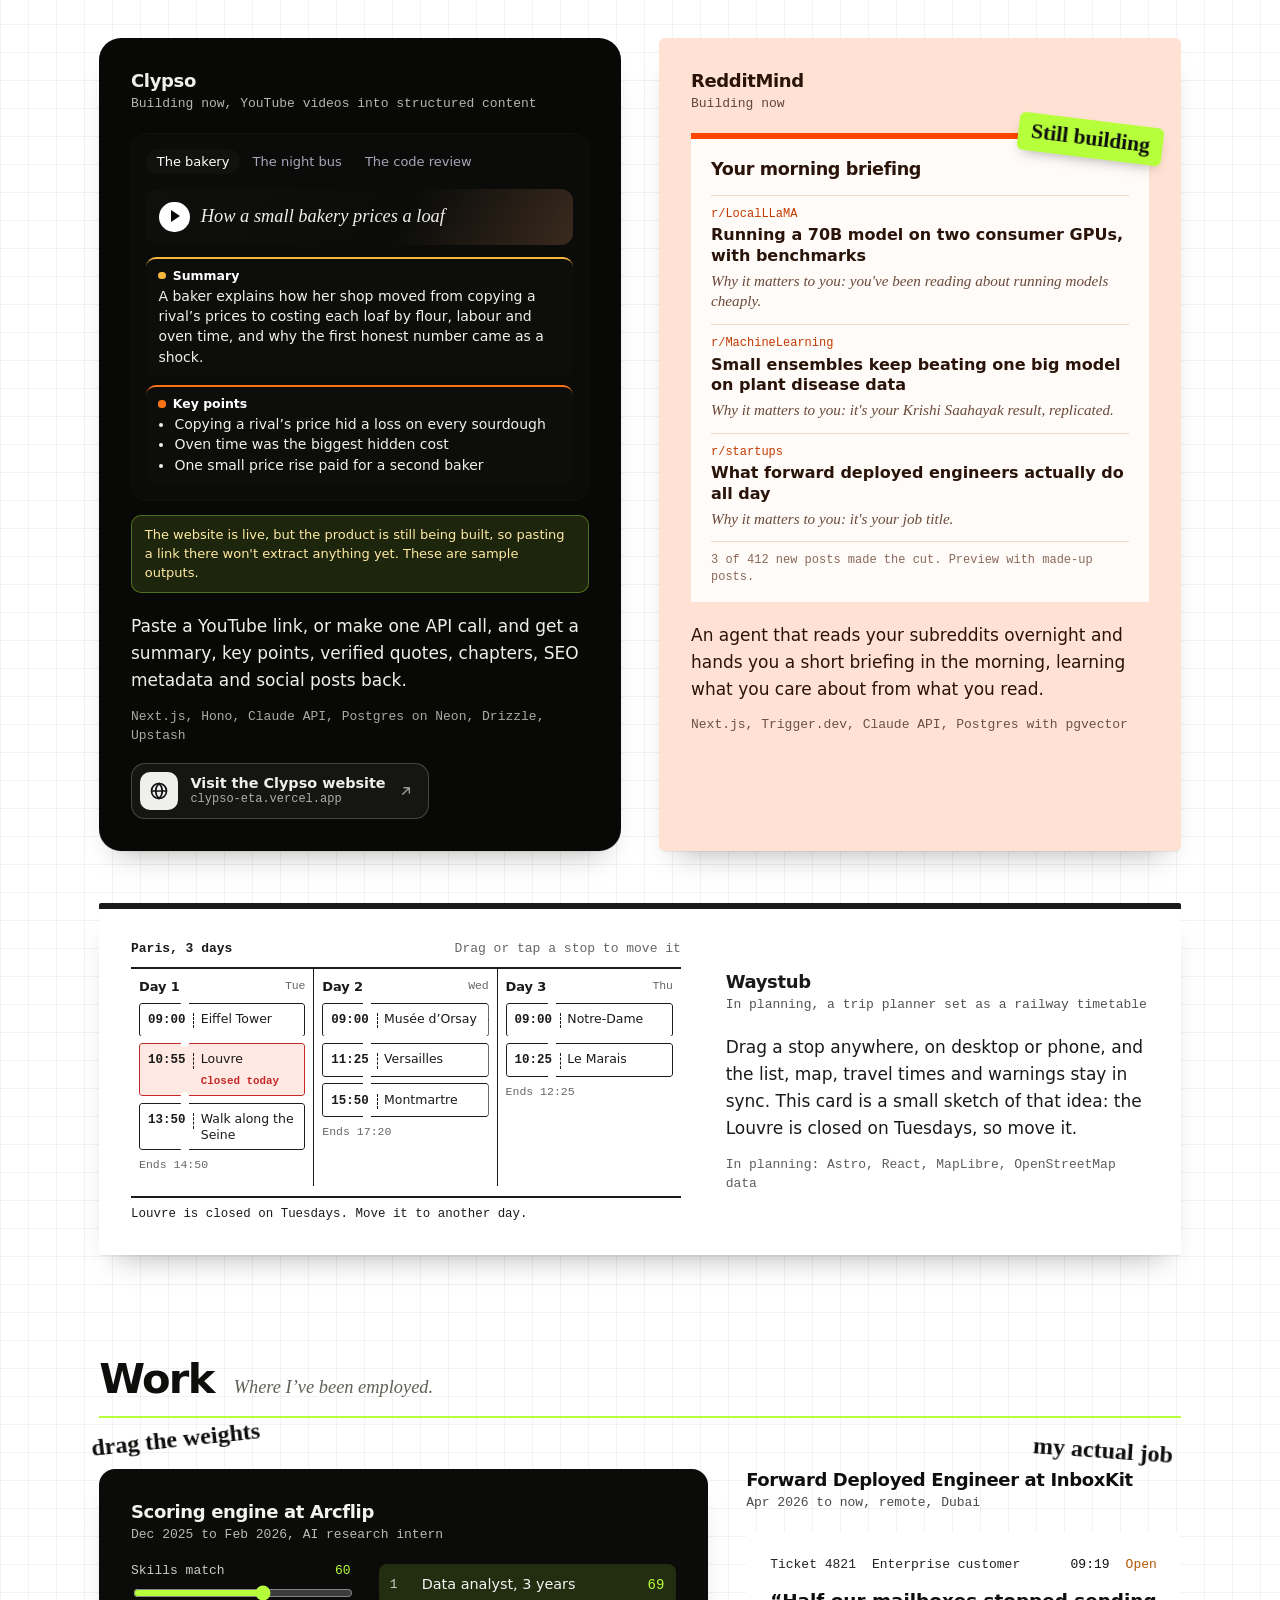
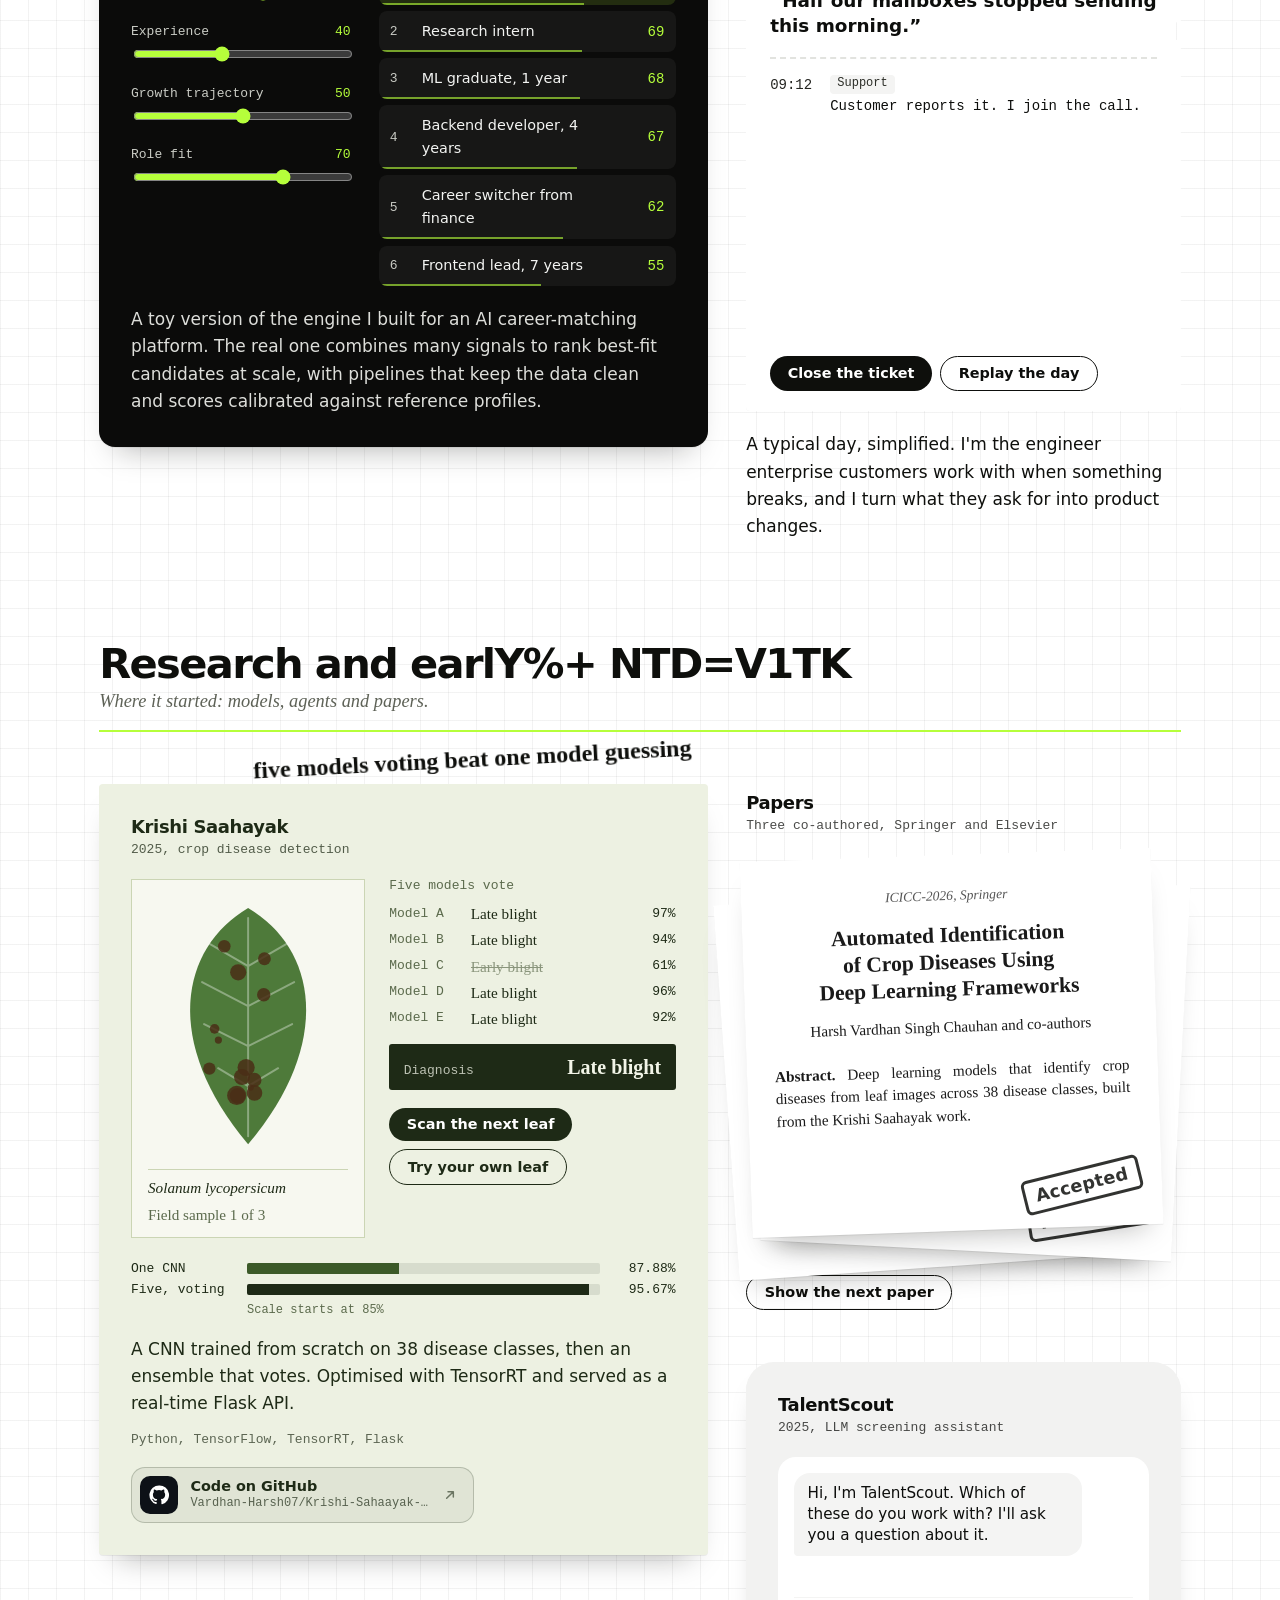
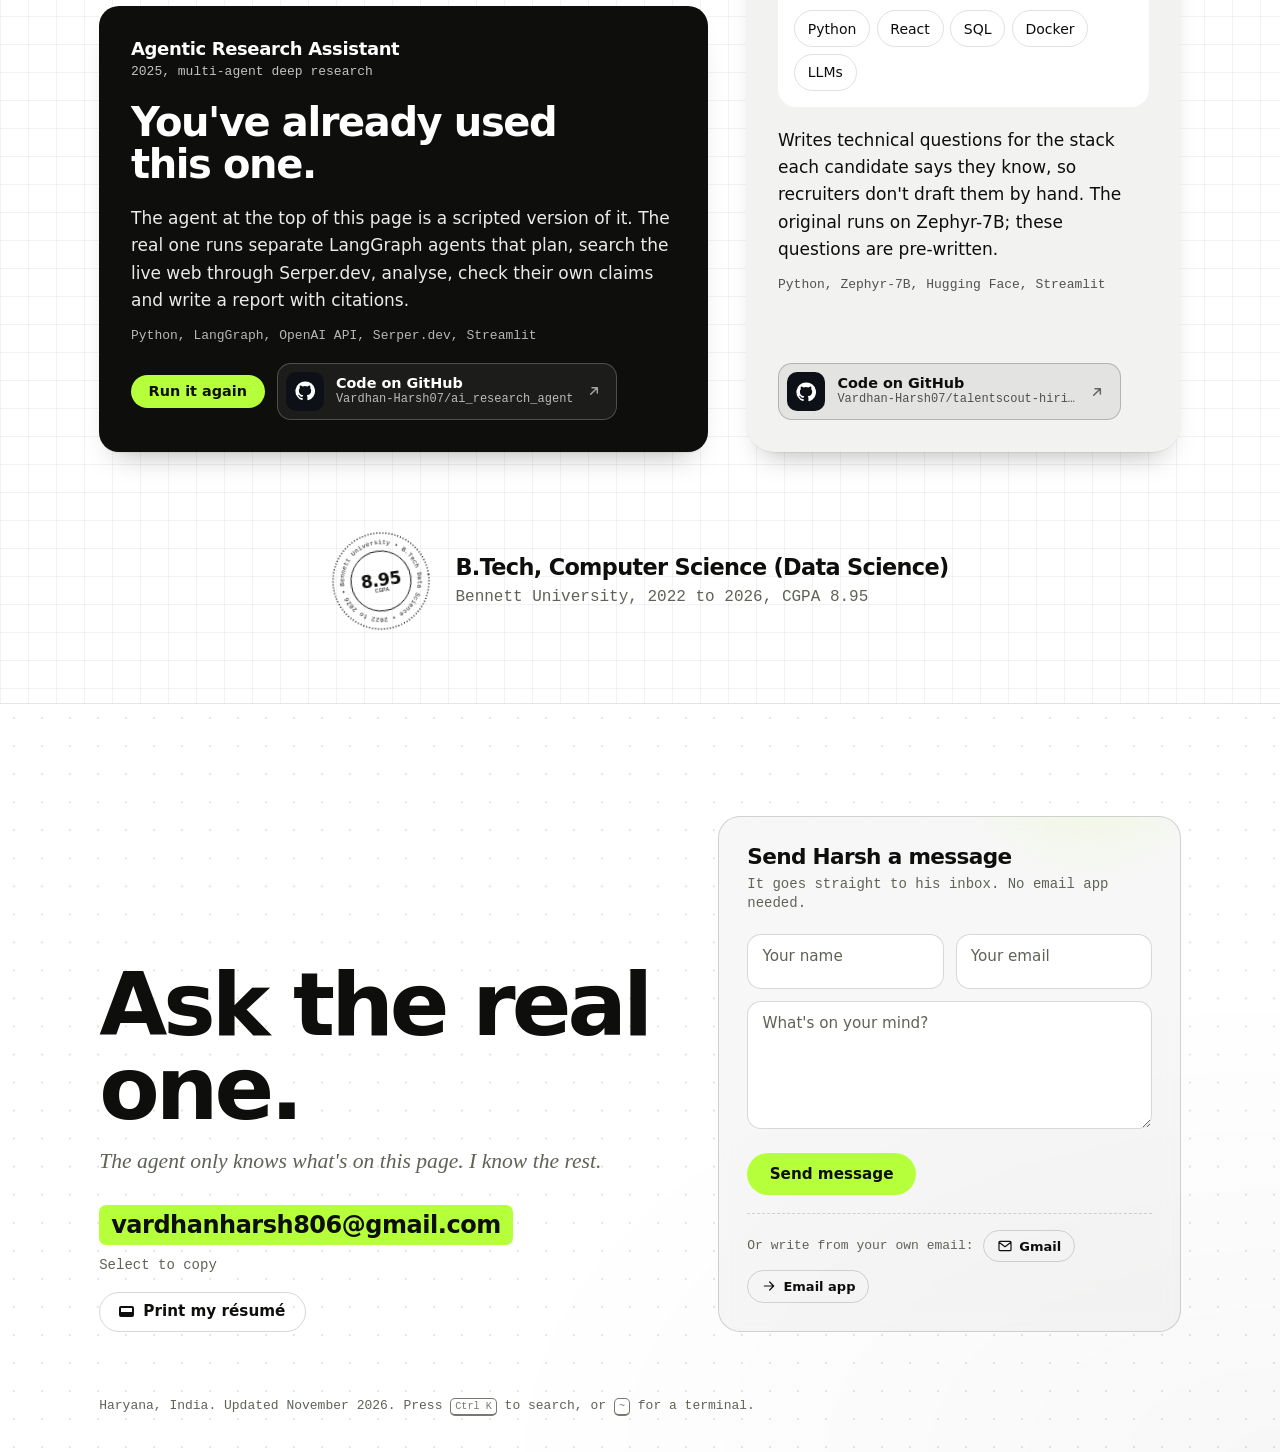
==== commit 2b441bdb: "Structured data and llms.txt for search engines and AI assistants Co-Authored-By: Claude Opus 5.5 <n" ====
--- a/index.html
+++ b/index.html
@@ -6,7 +6,7 @@
   <meta name="referrer" content="strict-origin-when-cross-origin">
   <meta name="viewport" content="width=device-width, initial-scale=1">
   <title>Harsh Vardhan Singh Chauhan</title>
-  <meta name="description" content="Harsh Vardhan Singh Chauhan is a Forward Deployed Engineer at InboxKit who builds AI agents that hold up with real customers.">
+  <meta name="description" content="Harsh Vardhan Singh Chauhan, Forward Deployed Engineer at InboxKit. Builds AI agents and ships products like Stamp and RealCheck. Ask the agent on the page about his work.">
   <meta property="og:title" content="Harsh Vardhan Singh Chauhan">
   <meta property="og:description" content="Ask an agent about Harsh, then poke the things he built.">
   <meta property="og:type" content="website">
@@ -20,14 +20,139 @@
   <meta name="twitter:description" content="Ask an agent about Harsh, then poke the things he built.">
   <meta name="twitter:image" content="https://vardhan.live/og.png">
   <meta name="theme-color" content="#FFFFFF">
-  <script src="boot.js?v=20261110054309"></script>
+  <script src="boot.js?v=20261110121040"></script>
+  <script type="application/ld+json">
+{
+ "@context": "https://schema.org",
+ "@graph": [
+  {
+   "@type": "Person",
+   "@id": "https://vardhan.live/#person",
+   "name": "Harsh Vardhan Singh Chauhan",
+   "alternateName": [
+    "Harsh Vardhan",
+    "Harsh Vardhan Chauhan",
+    "Vardhan",
+    "Harsh"
+   ],
+   "url": "https://vardhan.live/",
+   "image": "https://vardhan.live/og.png",
+   "email": "mailto:vardhanharsh806@gmail.com",
+   "jobTitle": "Forward Deployed Engineer",
+   "worksFor": {
+    "@type": "Organization",
+    "name": "InboxKit"
+   },
+   "address": {
+    "@type": "PostalAddress",
+    "addressRegion": "Haryana",
+    "addressCountry": "IN"
+   },
+   "alumniOf": {
+    "@type": "CollegeOrUniversity",
+    "name": "Bennett University"
+   },
+   "knowsAbout": [
+    "AI agents",
+    "LangGraph",
+    "Retrieval-augmented generation",
+    "Prompt engineering",
+    "Agent harnesses",
+    "Claude API",
+    "TypeScript",
+    "Python",
+    "Next.js",
+    "Node.js",
+    "Postgres",
+    "TensorFlow",
+    "Machine learning",
+    "Email deliverability",
+    "DNS",
+    "Chrome extensions"
+   ],
+   "sameAs": [
+    "https://github.com/Vardhan-Harsh07",
+    "https://www.linkedin.com/in/harsh-vardhan-singh-chauhan-7a7b7c",
+    "https://x.com/RealfromDay0ne"
+   ],
+   "description": "Forward Deployed Engineer at InboxKit who builds AI agents and gets them working for real customers. People call him Harsh; friends call him Vardhan."
+  },
+  {
+   "@type": "WebSite",
+   "@id": "https://vardhan.live/#site",
+   "url": "https://vardhan.live/",
+   "name": "Harsh Vardhan",
+   "author": {
+    "@id": "https://vardhan.live/#person"
+   }
+  },
+  {
+   "@type": "ScholarlyArticle",
+   "headline": "A Cosmological Probe in a Theory of Higher-Order Gravity",
+   "isPartOf": "Astronomy and Computing",
+   "datePublished": "2025-10",
+   "sameAs": "https://doi.org/10.1016/j.ascom.2025.100988",
+   "author": {
+    "@id": "https://vardhan.live/#person"
+   }
+  },
+  {
+   "@type": "ScholarlyArticle",
+   "headline": "Leveraging Digital Devices for Behavioral Health Assessment via ML",
+   "publisher": "Springer",
+   "datePublished": "2025",
+   "sameAs": "https://link.springer.com/chapter/10.1007/978-3-031-98728-1_17",
+   "author": {
+    "@id": "https://vardhan.live/#person"
+   }
+  },
+  {
+   "@type": "ScholarlyArticle",
+   "headline": "Automated Identification of Crop Diseases Using Deep Learning Frameworks",
+   "publisher": "Springer (ICICC-2026)",
+   "author": {
+    "@id": "https://vardhan.live/#person"
+   }
+  },
+  {
+   "@type": "SoftwareApplication",
+   "name": "Stamp",
+   "url": "https://stamp-zeta-two.vercel.app/",
+   "applicationCategory": "DeveloperApplication",
+   "description": "Checks SPF, DKIM, DMARC, MX and blocklists for a domain, grades it, and says what to fix.",
+   "author": {
+    "@id": "https://vardhan.live/#person"
+   }
+  },
+  {
+   "@type": "SoftwareApplication",
+   "name": "RealCheck",
+   "applicationCategory": "BrowserApplication",
+   "description": "Chrome extension that grades product reviews from A to F, entirely in the browser.",
+   "author": {
+    "@id": "https://vardhan.live/#person"
+   }
+  },
+  {
+   "@type": "SoftwareApplication",
+   "name": "Clypso",
+   "url": "https://clypso-eta.vercel.app/",
+   "description": "Turns a YouTube video into a summary, key points, quotes, chapters and social posts. In development.",
+   "author": {
+    "@id": "https://vardhan.live/#person"
+   }
+  }
+ ]
+}
+  </script>
+  <link rel="alternate" type="text/plain" href="/llms.txt" title="Plain-text profile">
   <link rel="canonical" href="https://vardhan.live/">
   <link rel="icon" href="favicon.svg?v=20261109195653" type="image/svg+xml" id="favicon">
   <link rel="apple-touch-icon" href="apple-touch-icon.png">
   <link rel="preconnect" href="https://fonts.googleapis.com">
   <link rel="preconnect" href="https://fonts.gstatic.com" crossorigin>
   <link href="https://fonts.googleapis.com/css2?family=Caveat:wght@500;700&family=Geist+Mono:wght@400;500&family=Geist:wght@400;500;600&family=Newsreader:ital,opsz,wght@0,6..72,400;0,6..72,600;1,6..72,400&family=Unbounded:wght@500;700;800&display=swap" rel="stylesheet">
-  <link rel="stylesheet" href="styles.css?v=20261110054309">
+  <link rel="stylesheet" href="styles.css?v=20261110121040">
 </head>
 <body>
   <div class="progress" aria-hidden="true"></div>
@@ -650,6 +775,6 @@
 
   <p class="toast" role="status" aria-live="polite"></p>
 
-  <script src="script.js?v=20261110054309"></script>
+  <script src="script.js?v=20261110121040"></script>
 </body>
 </html>
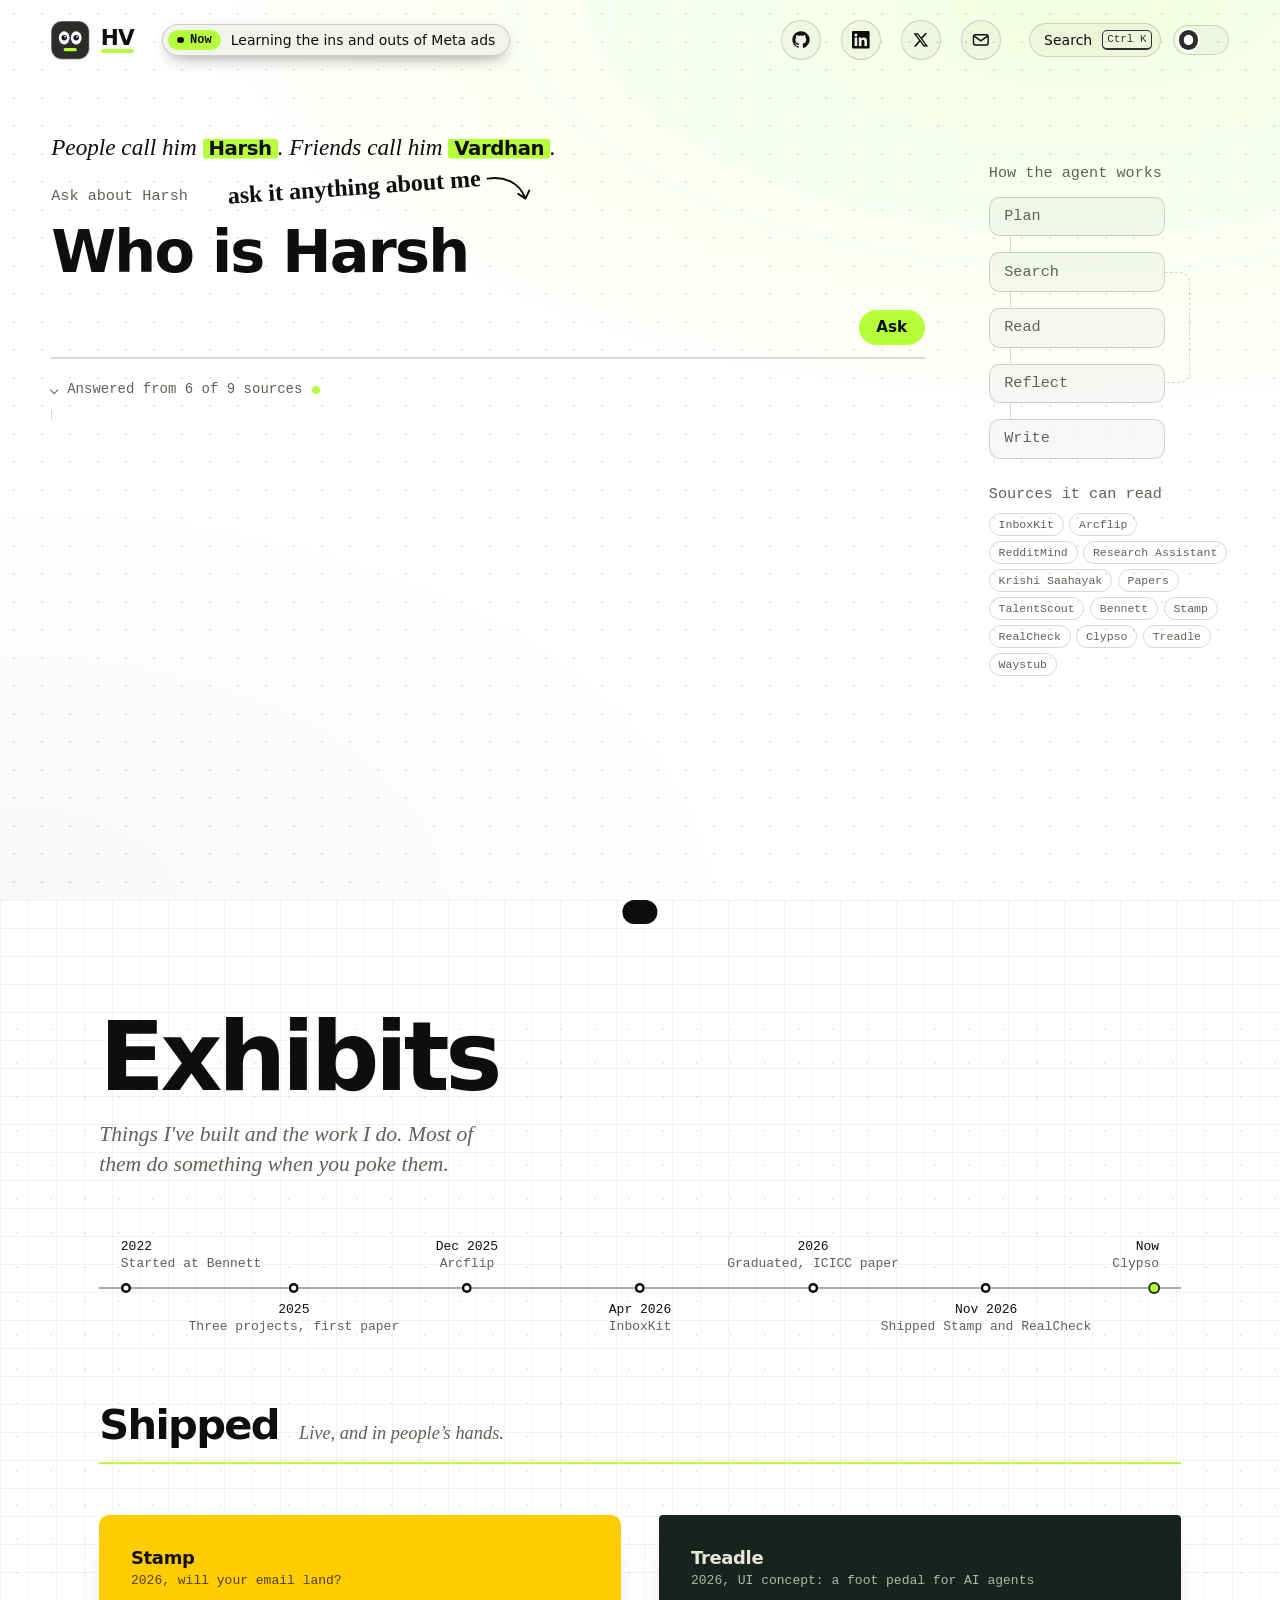
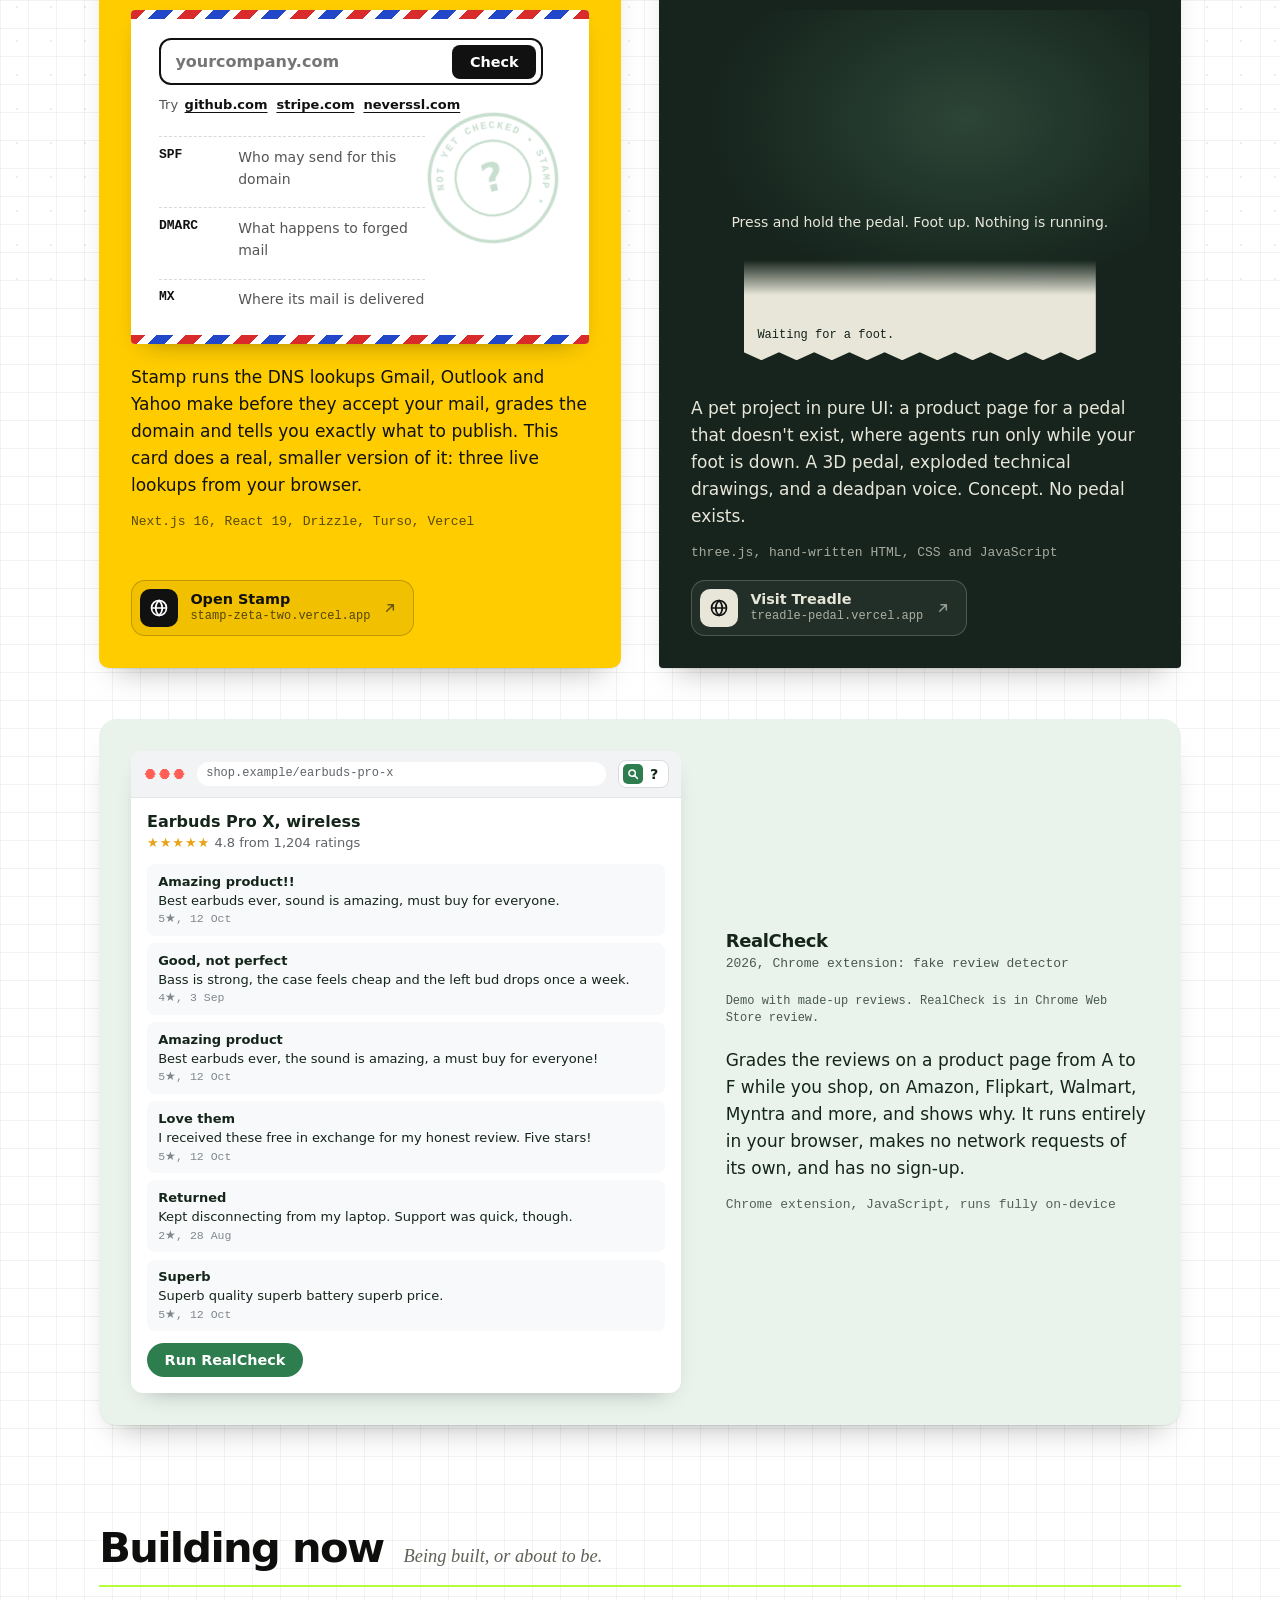
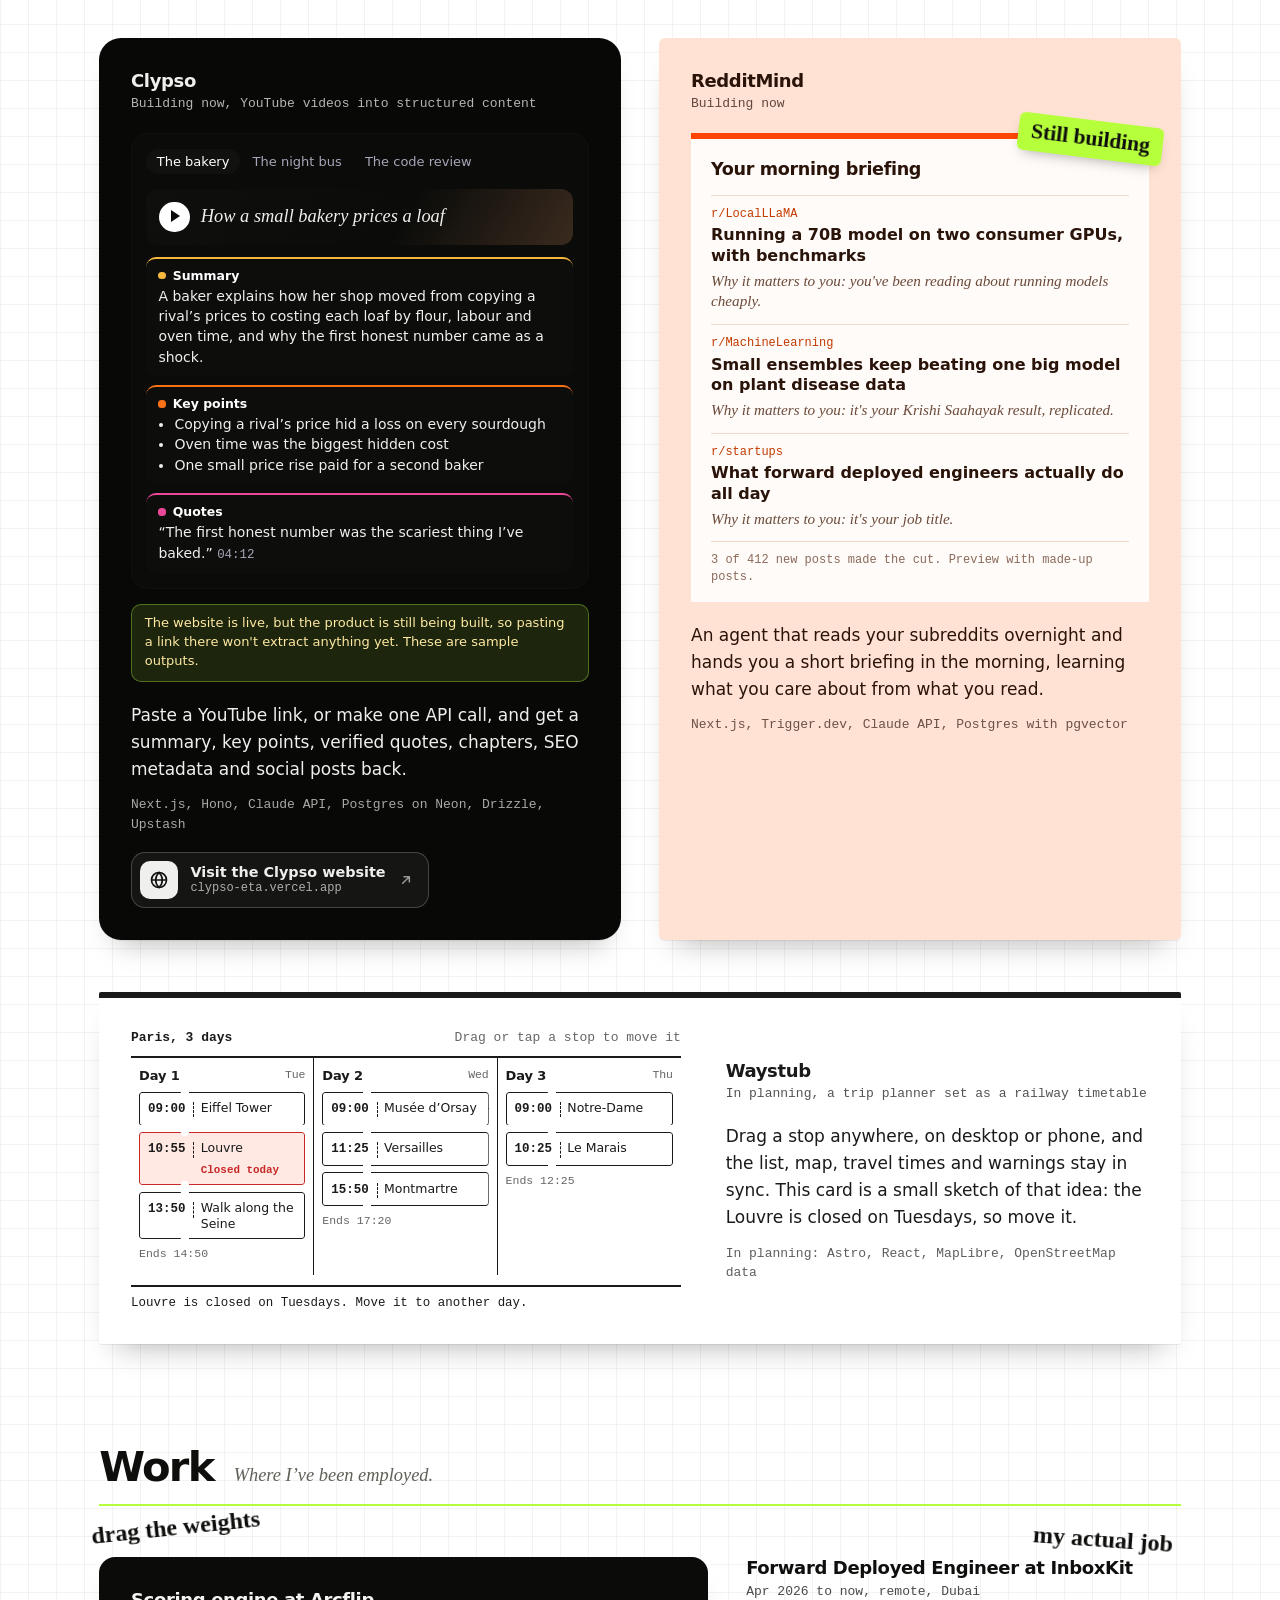
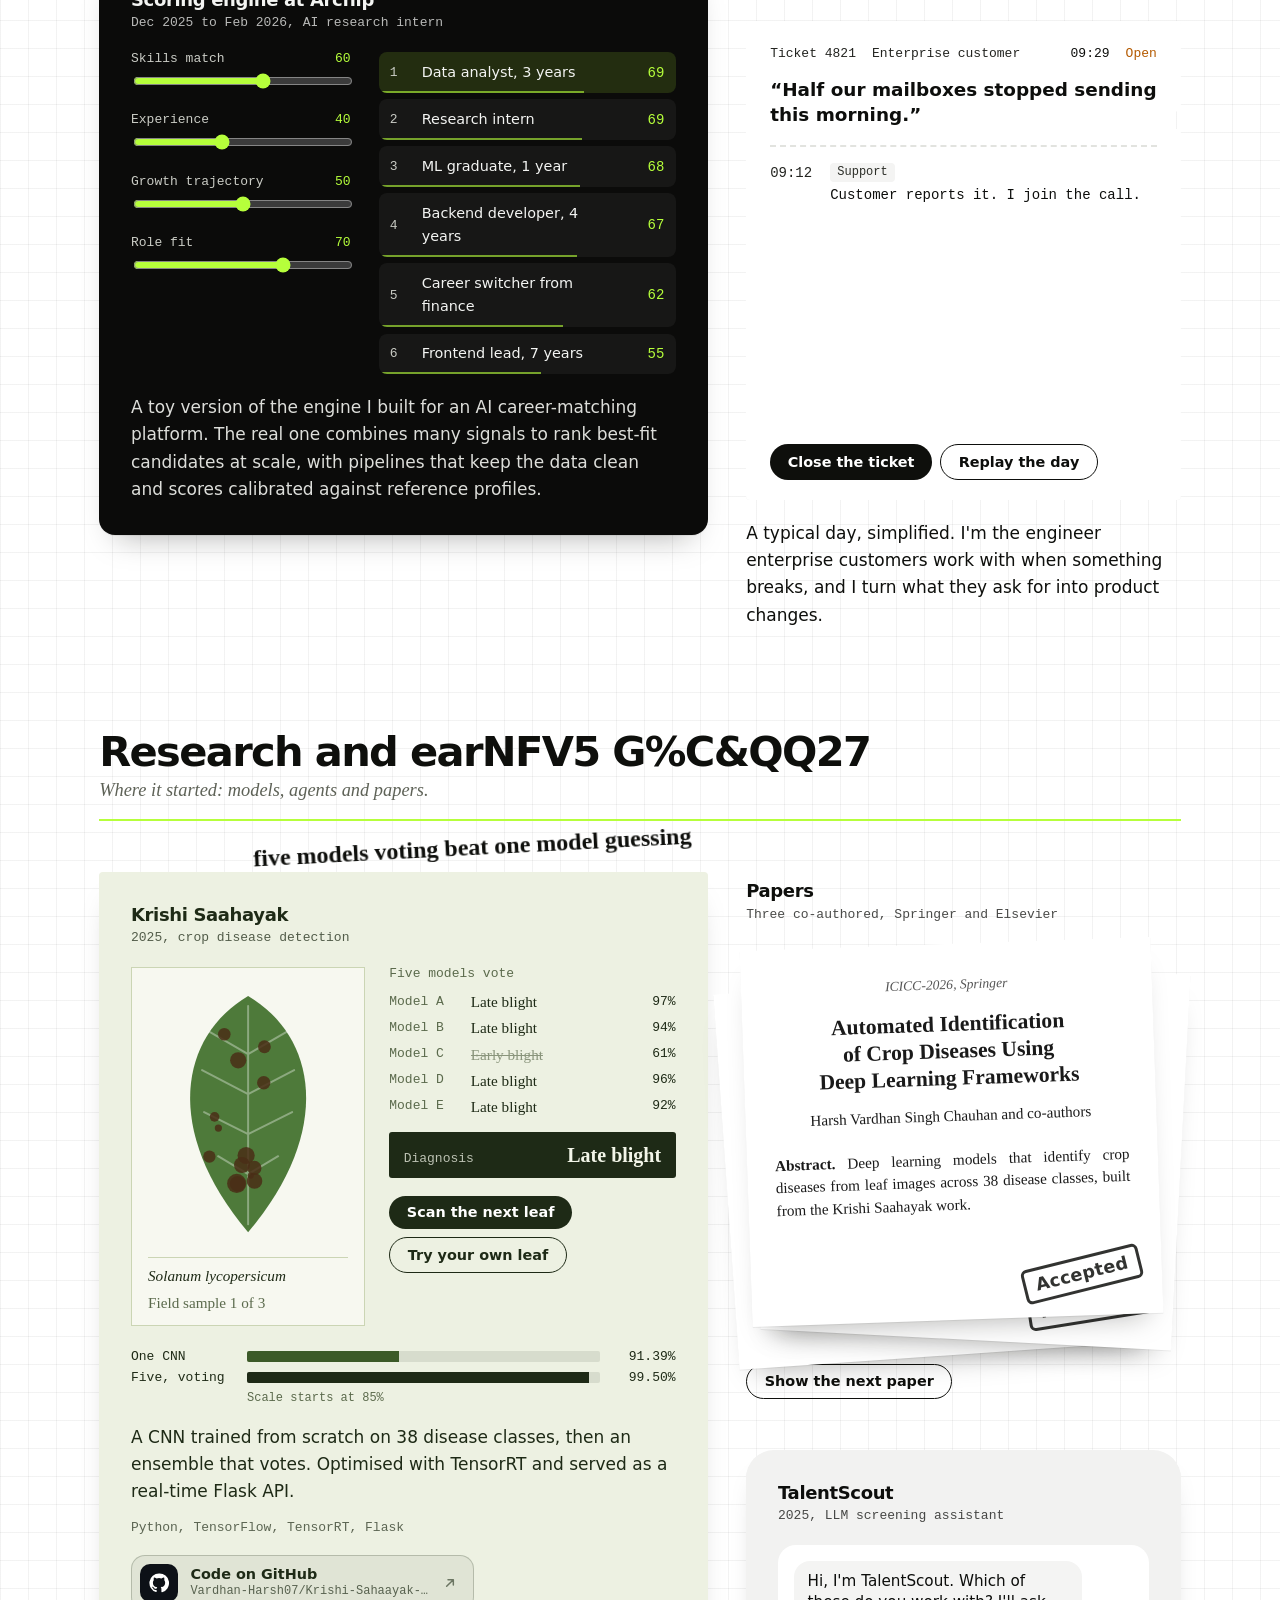
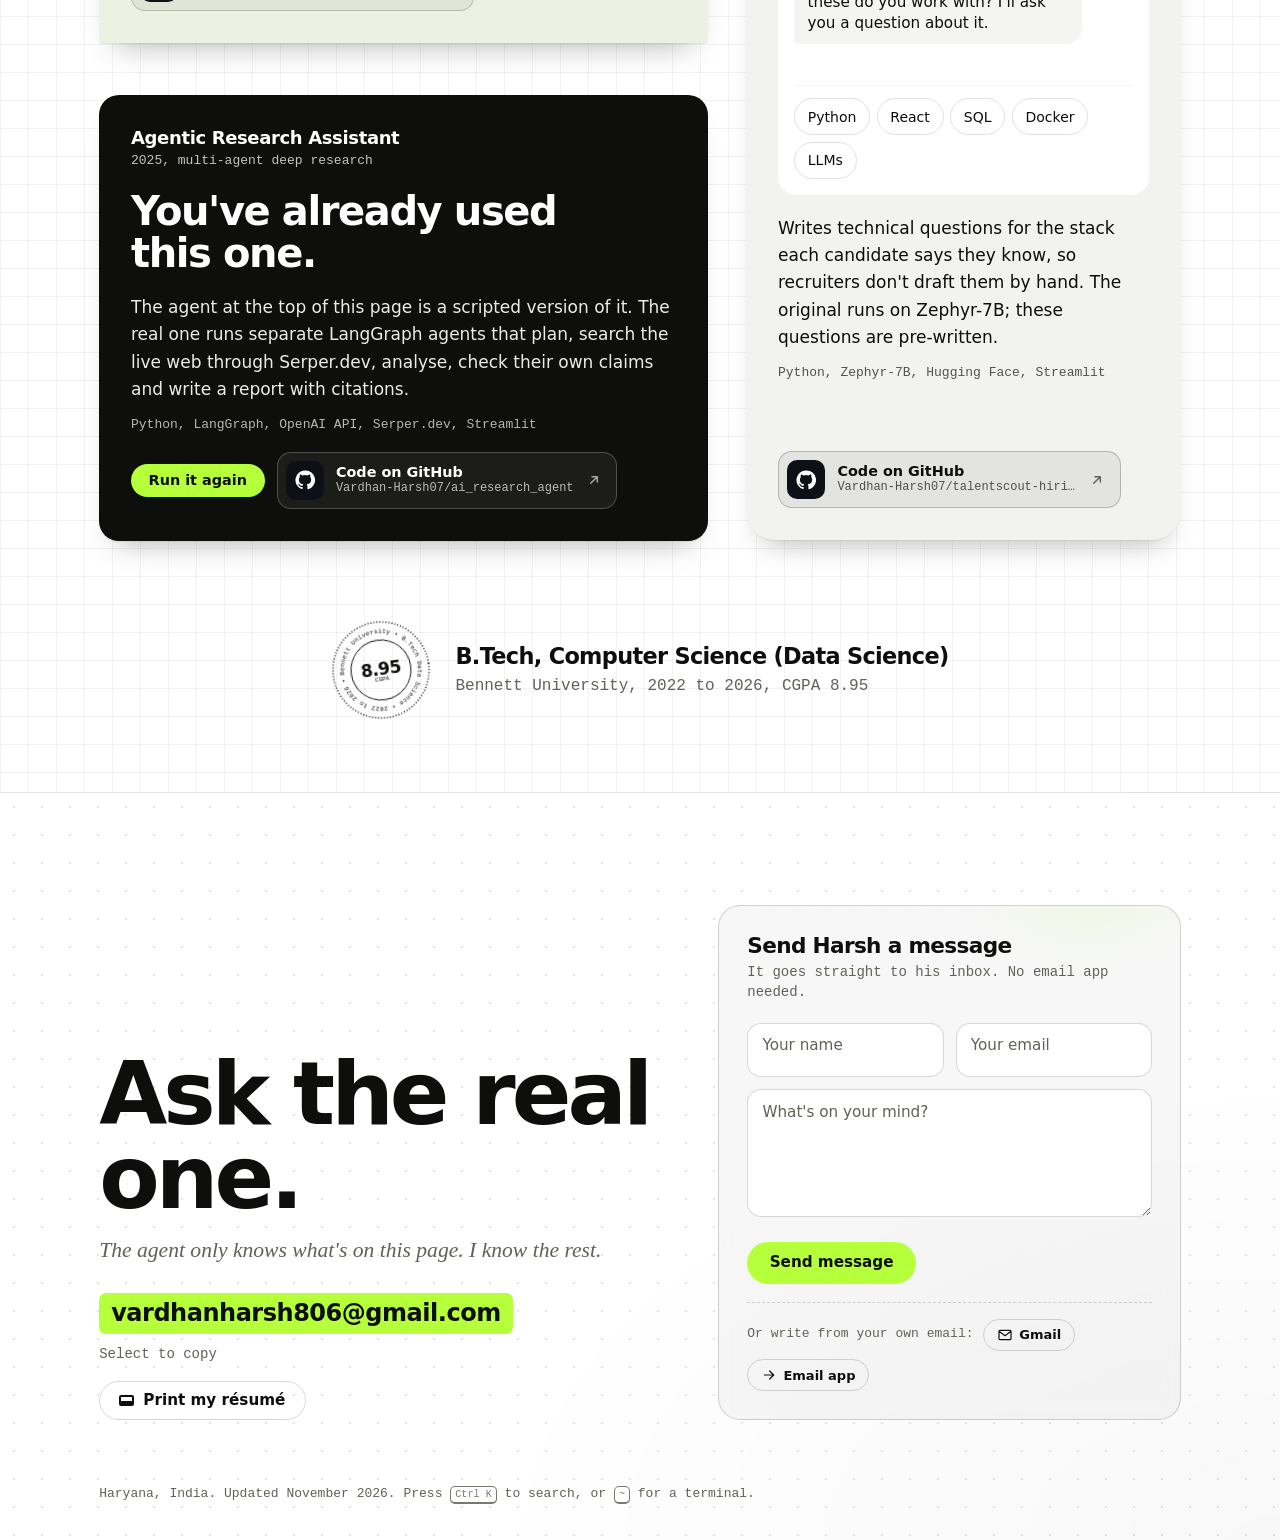
==== commit 39736f1b: "Update résumé and rename to Harsh-Vardhan-Resume.pdf Co-Authored-By: Claude Opus 5.5 <noreply@anthro" ====
--- a/index.html
+++ b/index.html
@@ -771,7 +771,7 @@
     </svg>
     <p class="printer-skip">Press Esc to skip</p>
   </div>
-  <a class="resume-link" href="Harsh-Vardhan-Chauhan-Resume.pdf" download hidden>Résumé</a>
+  <a class="resume-link" href="Harsh-Vardhan-Resume.pdf" download hidden>Résumé</a>
 
   <p class="toast" role="status" aria-live="polite"></p>
 
